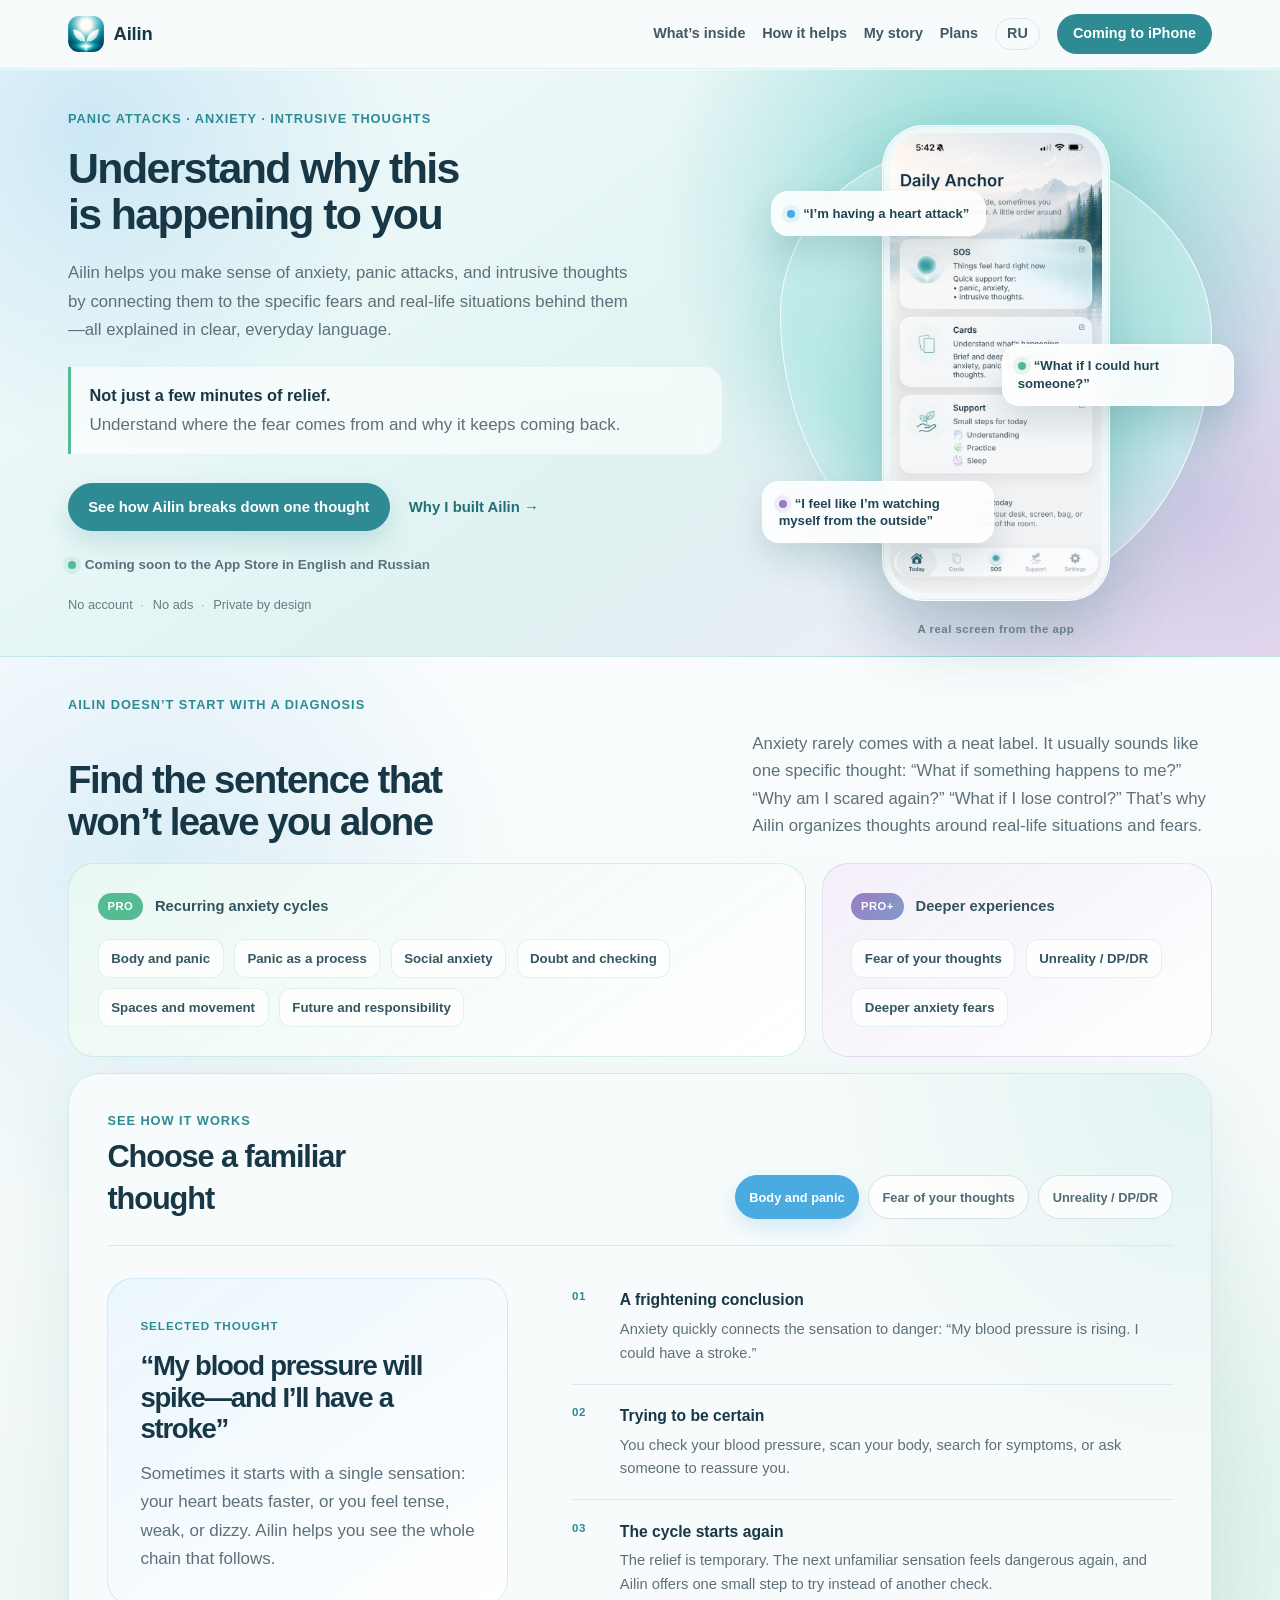
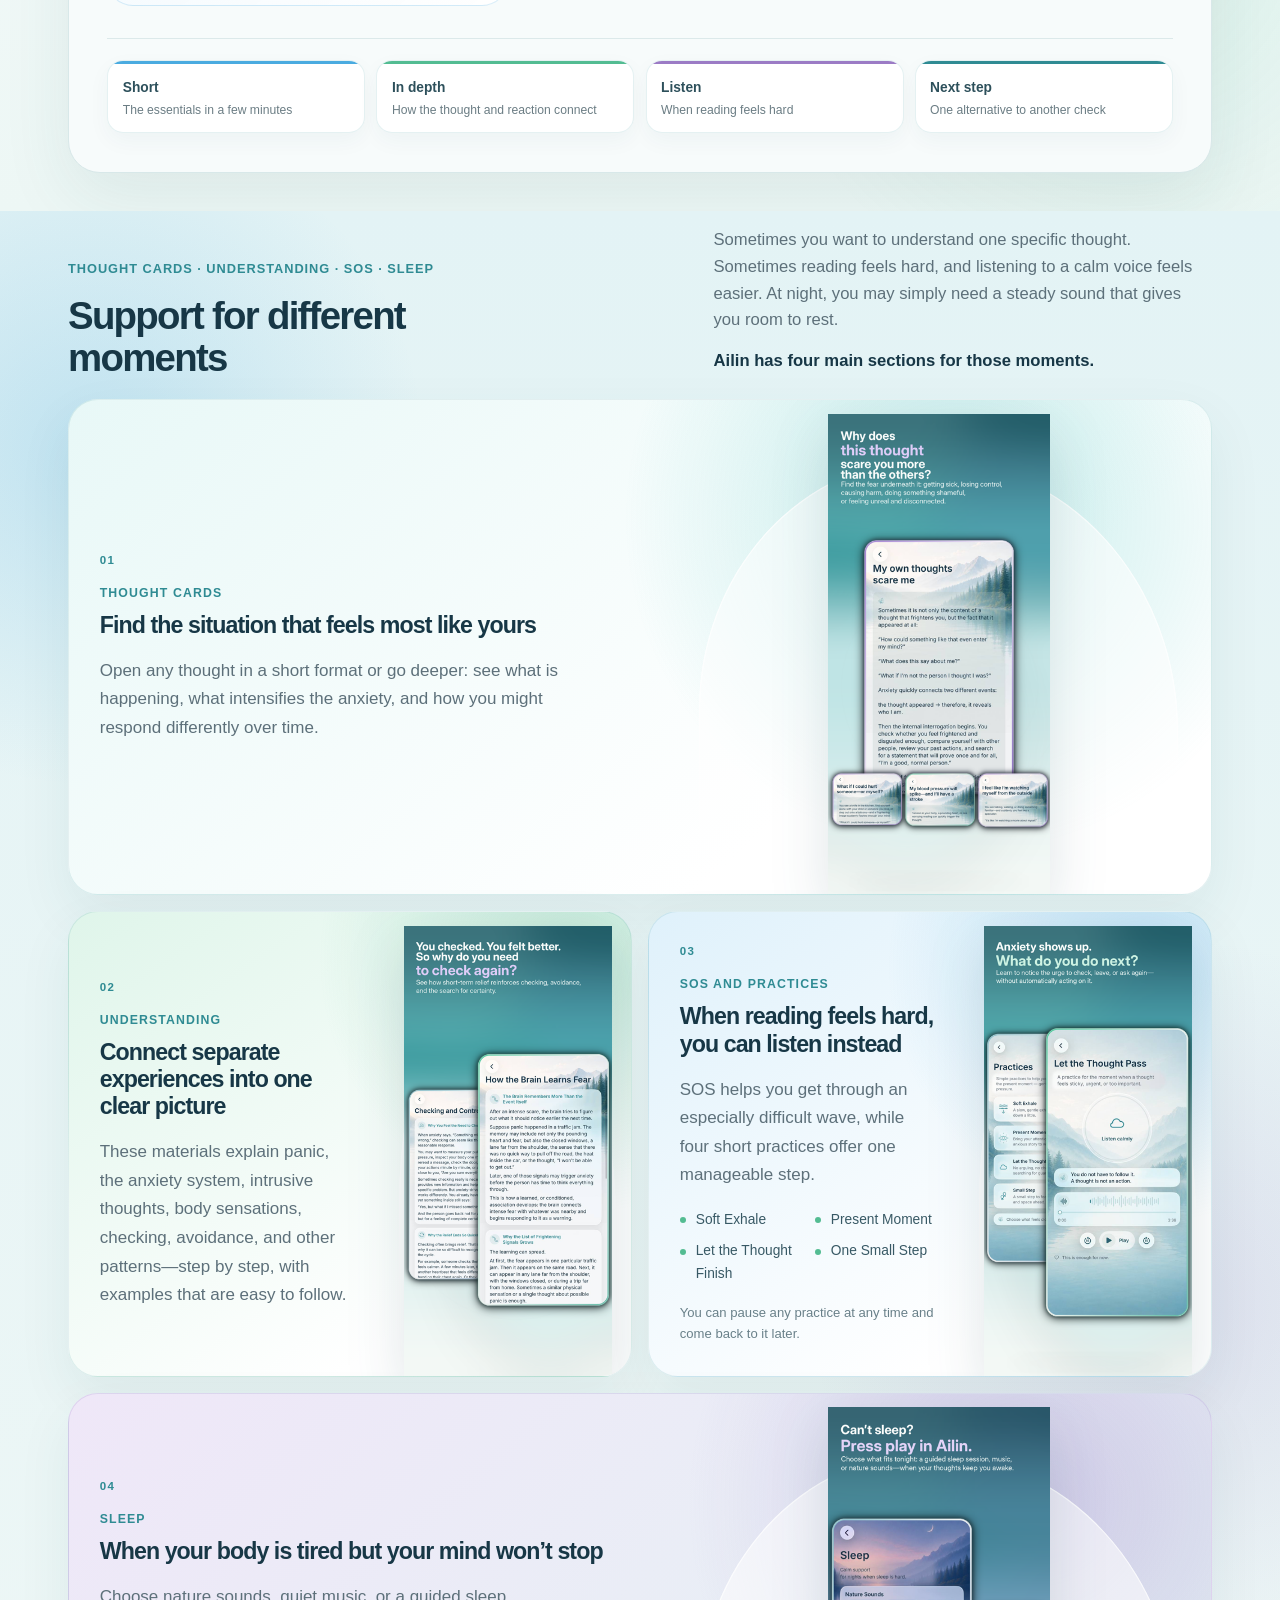
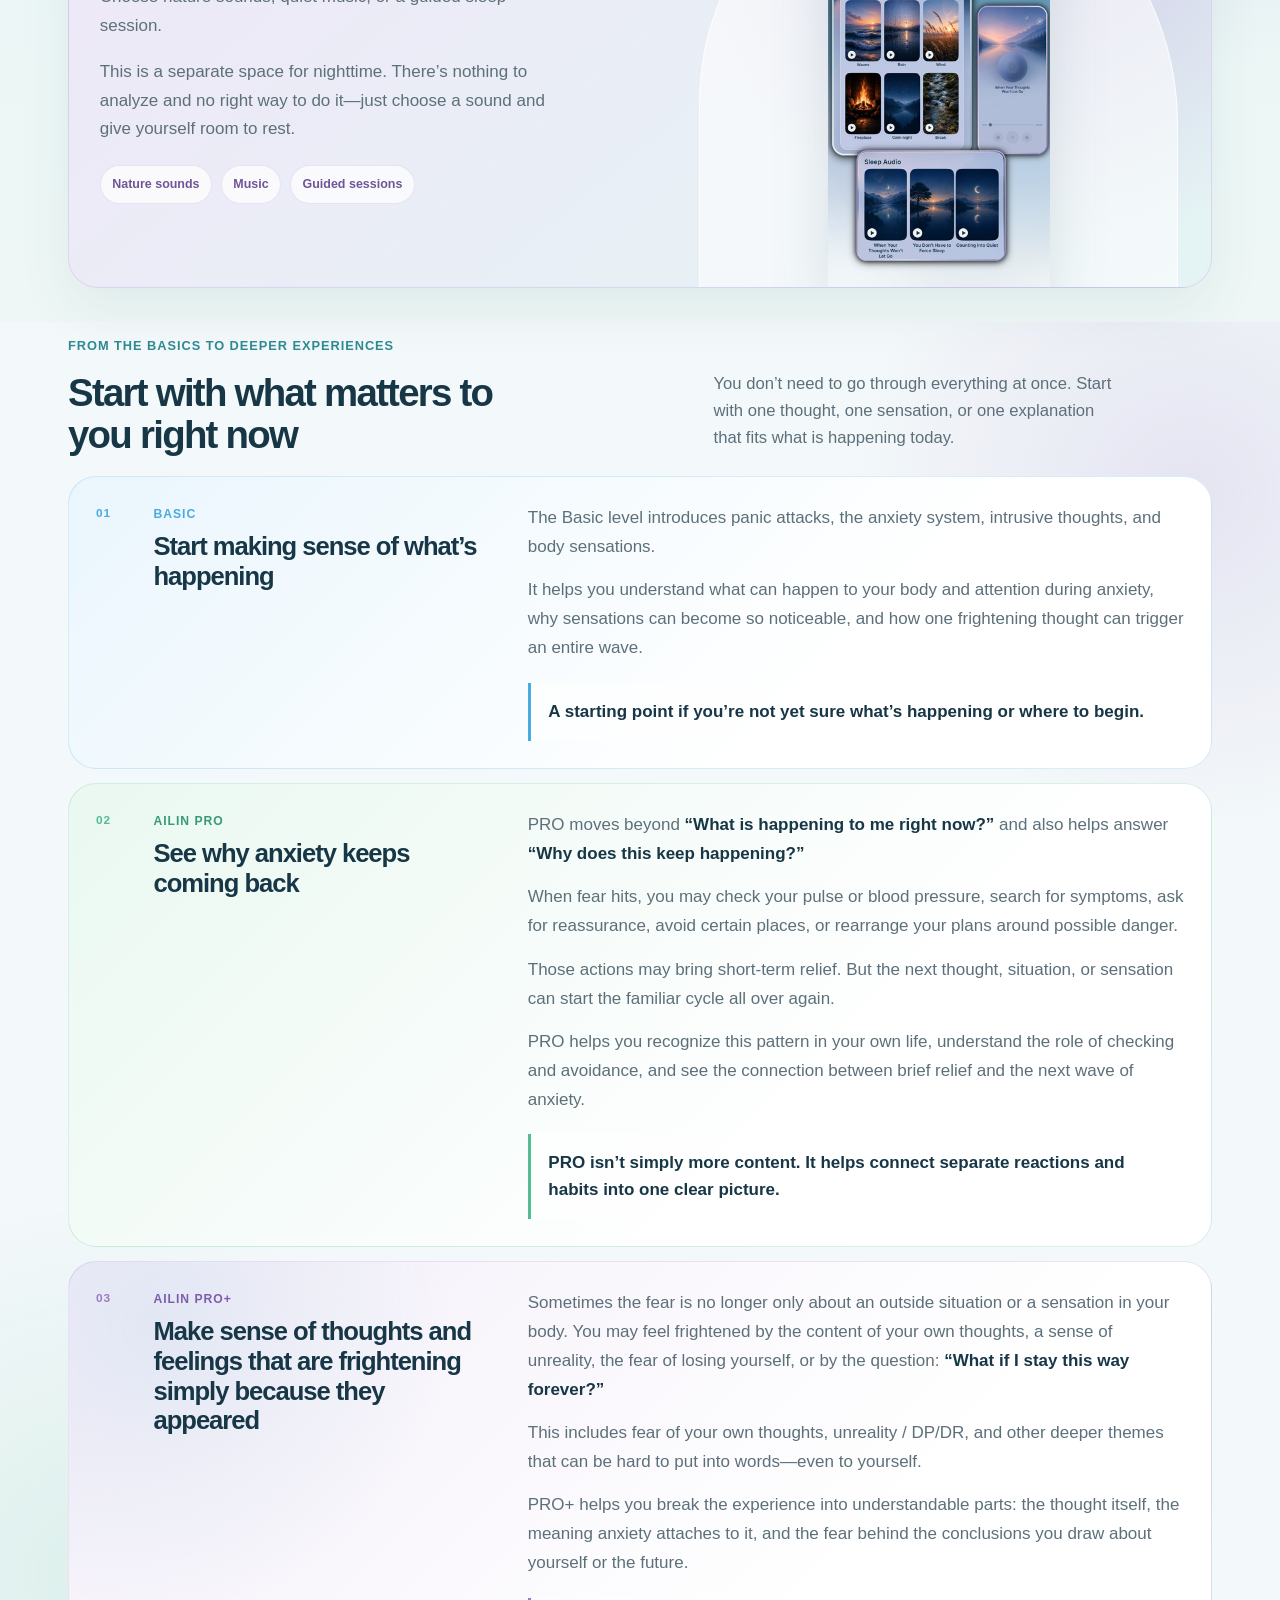
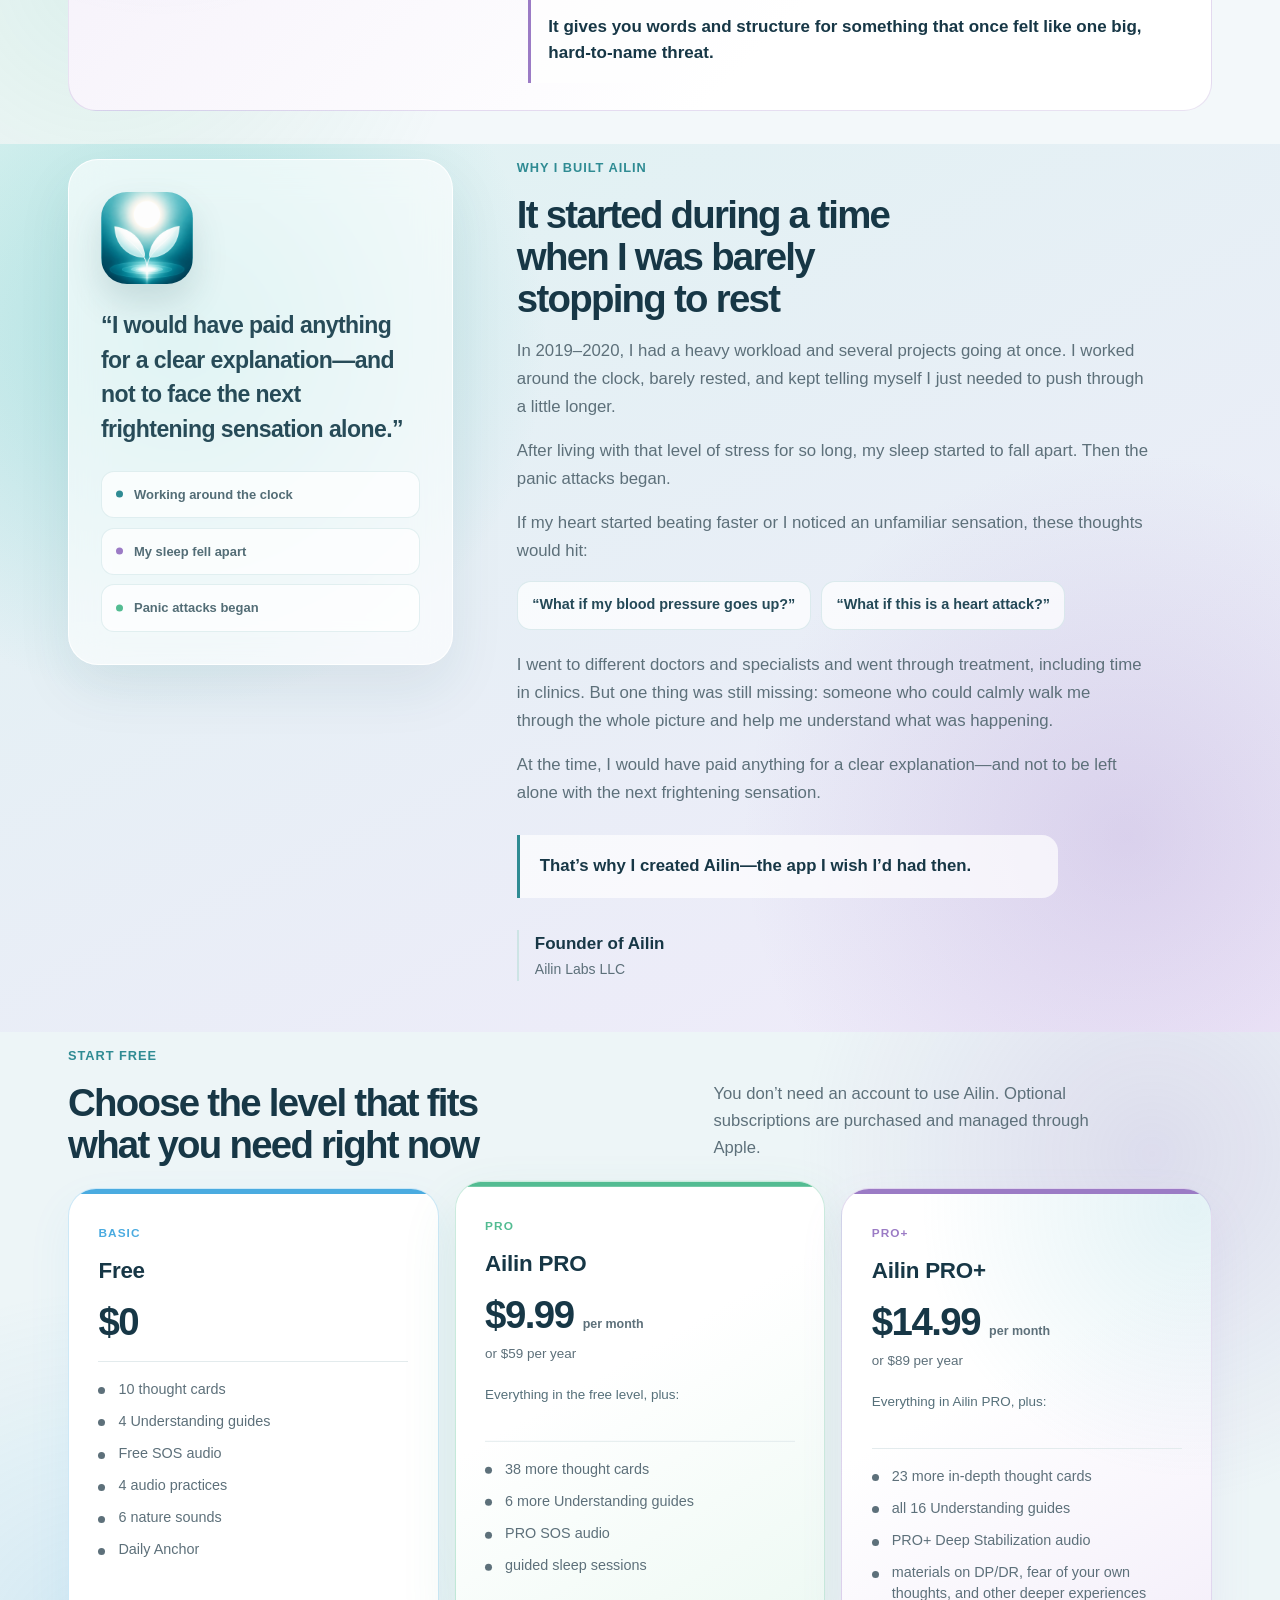
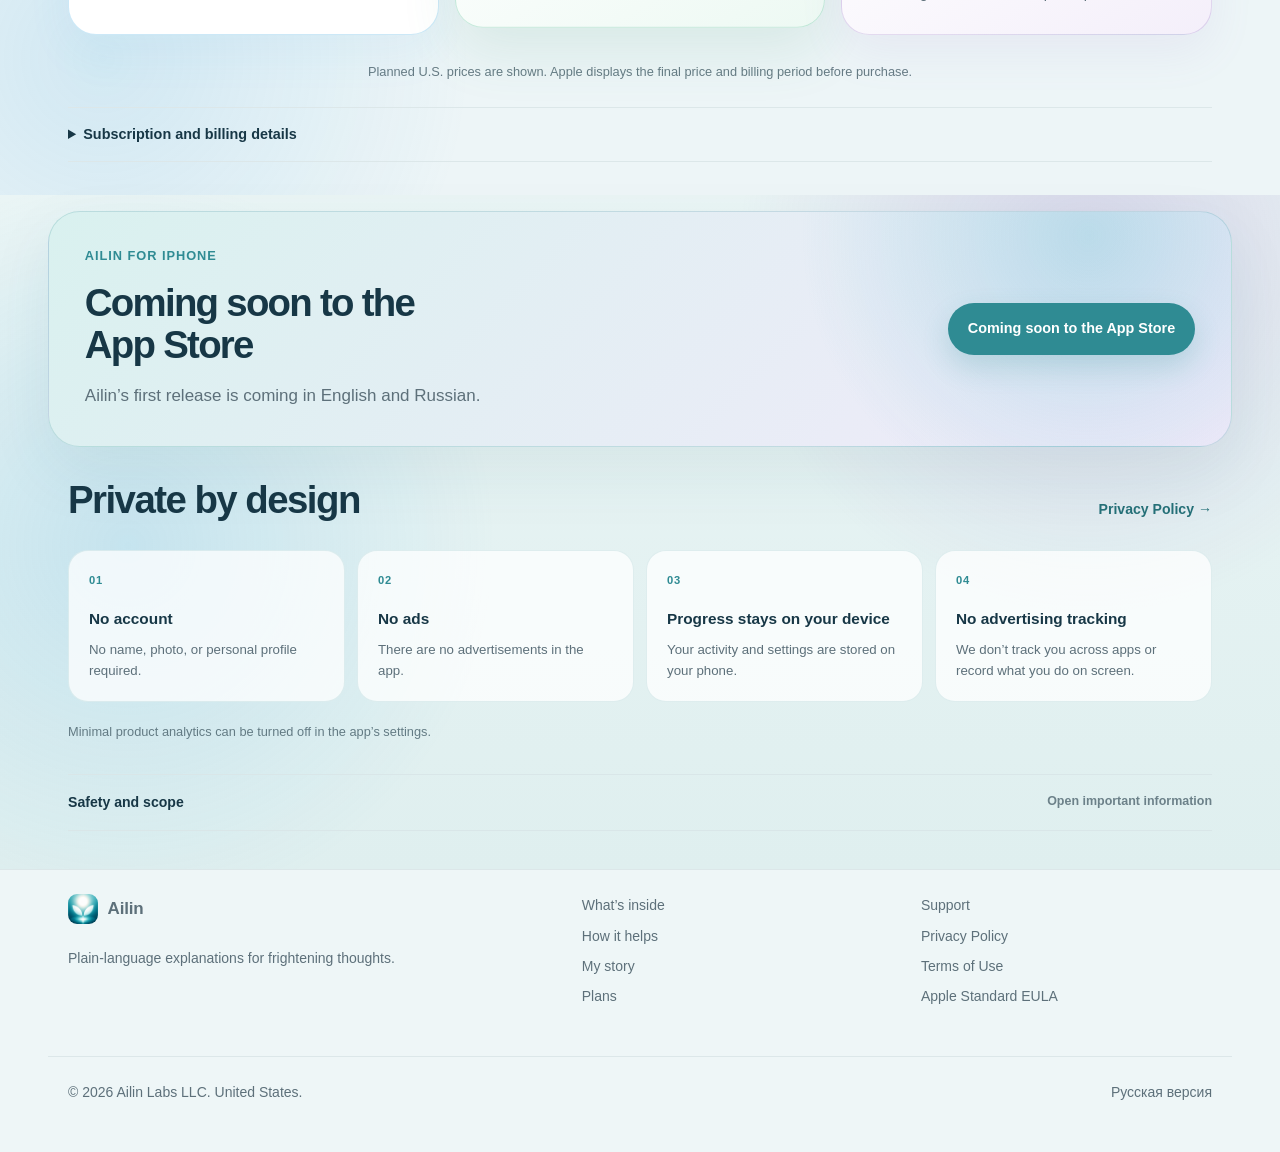
==== index.html @ 6ac7adbd "Finalize bilingual Ailin landing page" ====
<!doctype html>
<html lang="en">
<head>
<meta charset="utf-8">
<meta name="viewport" content="width=device-width, initial-scale=1">
<title>Ailin — Anxiety, Panic Attacks &amp; Intrusive Thoughts</title>
<meta name="description" content="Understand how panic attacks, ongoing anxiety, intrusive thoughts, and DP/DR work. Explore thought cards, clear explanations, SOS practices, and sleep audio.">
<link rel="canonical" href="https://ailinlabs.com/">
<link rel="alternate" hreflang="en" href="https://ailinlabs.com/">
<link rel="alternate" hreflang="ru" href="https://ailinlabs.com/ru/">
<link rel="alternate" hreflang="x-default" href="https://ailinlabs.com/">
<meta name="theme-color" content="#f4f8f9" media="(prefers-color-scheme: light)">
<meta name="theme-color" content="#1f2a36" media="(prefers-color-scheme: dark)">
<meta property="og:type" content="website">
<meta property="og:site_name" content="Ailin">
<meta property="og:title" content="Ailin — Start with the thought that scares you">
<meta property="og:description" content="Thought cards for real-life anxiety, clear explanations, SOS practices, and sleep audio—private and written in plain language.">
<meta property="og:url" content="https://ailinlabs.com/">
<meta property="og:locale" content="en_US">
<meta property="og:locale:alternate" content="ru_RU">
<meta property="og:image" content="https://ailinlabs.com/assets/icon-512.png">
<meta name="twitter:card" content="summary">
<link rel="icon" href="assets/favicon.svg" type="image/svg+xml">
<link rel="alternate icon" href="assets/favicon-32.png" sizes="32x32">
<link rel="apple-touch-icon" href="assets/apple-touch-icon.png">
<link rel="stylesheet" href="assets/styles.css?v=20260908-v10">
<script type="application/ld+json">
{"@context":"https://schema.org","@type":"SoftwareApplication","name":"Ailin","applicationCategory":"LifestyleApplication","operatingSystem":"iOS 17.0 or later","description":"A private, self-guided iPhone app with thought cards for specific anxiety-related fears, clear explanations, SOS practices, and sleep audio for panic, body anxiety, intrusive thoughts, checking, avoidance, and feelings of unreality.","isAccessibleForFree":true,"inLanguage":["en","ru"],"publisher":{"@type":"Organization","name":"Ailin Labs LLC","url":"https://ailinlabs.com/"},"offers":{"@type":"Offer","price":"0","priceCurrency":"USD","description":"Free tier with optional Ailin PRO and Ailin PRO+ subscriptions"}}
</script>
</head>
<body class="landing-page landing-v3 landing-v5">
<a class="skip-link" href="#main">Skip to content</a>
<header class="site-header landing-header v3-header">
  <div class="wrap">
    <a class="brand" href="./" aria-label="Ailin home"><img class="brand-icon" src="assets/icon-512.png" alt=""> <span>Ailin</span></a>
    <nav class="site-nav" aria-label="Primary navigation">
      <a href="#inside">What’s inside</a><a href="#how">How it helps</a><a href="#founder">My story</a><a href="#plans">Plans</a>
      <a class="lang-switch" href="ru/" hreflang="ru" lang="ru">RU</a><a class="v3-nav-cta" href="#download">Coming to iPhone</a>
    </nav>
  </div>
</header>

<main id="main">
  <section class="v3-hero v4-hero">
    <div class="wrap v3-hero-grid">
      <div class="v3-hero-copy">
        <p class="v3-kicker">Panic attacks · anxiety · intrusive thoughts</p>
        <h1>Understand why this is happening to you</h1>
        <p class="v3-lede">Ailin helps you make sense of anxiety, panic attacks, and intrusive thoughts by connecting them to the specific fears and real-life situations behind them—all explained in clear, everyday language.</p>
        <p class="v4-hero-promise"><strong>Not just a few minutes of relief.</strong><span>Understand where the fear comes from and why it keeps coming back.</span></p>
        <div class="v3-actions"><a class="btn btn--primary" href="#thought-demo">See how Ailin breaks down one thought</a><a class="v3-text-link" href="#founder">Why I built Ailin <span aria-hidden="true">→</span></a></div>
        <p class="v3-availability"><span aria-hidden="true"></span> Coming soon to the App Store in English and Russian</p>
        <ul class="v3-trust" aria-label="Ailin highlights"><li>No account</li><li>No ads</li><li>Private by design</li></ul>
      </div>
      <div class="v3-hero-product v4-hero-product" aria-label="Preview of the Ailin app">
        <span class="v4-aura" aria-hidden="true"></span>
        <figure class="v4-phone"><img src="assets/screens/en-home-real-v9.jpg" alt="Ailin home screen with Daily Anchor, SOS, Cards, and Support" width="590" height="1280" decoding="async"><figcaption>A real screen from the app</figcaption></figure>
        <span class="v4-thought-float v4-thought-float--one">“I’m having a heart attack”</span>
        <span class="v4-thought-float v4-thought-float--two">“What if I could hurt someone?”</span>
        <span class="v4-thought-float v4-thought-float--three">“I feel like I’m watching myself from the outside”</span>
      </div>
    </div>
  </section>

  <section id="thought-demo" class="v3-thoughts v4-thoughts" aria-labelledby="thoughts-title">
    <div class="wrap">
      <div class="v4-thought-heading">
        <p class="v3-kicker">Ailin doesn’t start with a diagnosis</p>
        <h2 id="thoughts-title">Find the sentence that won’t leave you alone</h2>
        <p>Anxiety rarely comes with a neat label. It usually sounds like one specific thought: “What if something happens to me?” “Why am I scared again?” “What if I lose control?” That’s why Ailin organizes thoughts around real-life situations and fears.</p>
      </div>
      <div class="v4-group-board" aria-label="Thought groups in Ailin">
        <div class="v4-group-column v4-group-column--pro"><div class="v4-group-label"><span>PRO</span><strong>Recurring anxiety cycles</strong></div><div class="v4-group-chips"><span>Body and panic</span><span>Panic as a process</span><span>Social anxiety</span><span>Doubt and checking</span><span>Spaces and movement</span><span>Future and responsibility</span></div></div>
        <div class="v4-group-column v4-group-column--plus"><div class="v4-group-label"><span>PRO+</span><strong>Deeper experiences</strong></div><div class="v4-group-chips"><span>Fear of your thoughts</span><span>Unreality / DP/DR</span><span>Deeper anxiety fears</span></div></div>
      </div>
      <div class="v4-demo-shell">
        <div class="v4-demo-topline"><div><p class="v3-kicker">See how it works</p><h3>Choose a familiar thought</h3></div><div class="v4-demo-tabs" role="tablist" aria-label="Thought examples">
          <button id="tab-body" class="v4-demo-tab is-active" type="button" role="tab" aria-selected="true" aria-controls="panel-body" data-thought-tab="body">Body and panic</button>
          <button id="tab-thought" class="v4-demo-tab" type="button" role="tab" aria-selected="false" aria-controls="panel-thought" data-thought-tab="thought" tabindex="-1">Fear of your thoughts</button>
          <button id="tab-dpdr" class="v4-demo-tab" type="button" role="tab" aria-selected="false" aria-controls="panel-dpdr" data-thought-tab="dpdr" tabindex="-1">Unreality / DP/DR</button>
        </div></div>
        <article id="panel-body" class="v4-demo-panel is-active" role="tabpanel" aria-labelledby="tab-body" data-thought-panel="body">
          <div class="v4-demo-question"><span>Selected thought</span><h3>“My blood pressure will spike—and I’ll have a stroke”</h3><p>Sometimes it starts with a single sensation: your heart beats faster, or you feel tense, weak, or dizzy. Ailin helps you see the whole chain that follows.</p></div>
          <ol class="v4-demo-steps"><li><span>01</span><div><strong>A frightening conclusion</strong><p>Anxiety quickly connects the sensation to danger: “My blood pressure is rising. I could have a stroke.”</p></div></li><li><span>02</span><div><strong>Trying to be certain</strong><p>You check your blood pressure, scan your body, search for symptoms, or ask someone to reassure you.</p></div></li><li><span>03</span><div><strong>The cycle starts again</strong><p>The relief is temporary. The next unfamiliar sensation feels dangerous again, and Ailin offers one small step to try instead of another check.</p></div></li></ol>
        </article>
        <article id="panel-thought" class="v4-demo-panel" role="tabpanel" aria-labelledby="tab-thought" data-thought-panel="thought" hidden>
          <div class="v4-demo-question"><span>Selected thought</span><h3>“What if I could hurt someone?”</h3><p>It isn’t only the content of the thought that feels frightening. The fact that it appeared can be frightening too.</p></div>
          <ol class="v4-demo-steps"><li><span>01</span><div><strong>What the thought seems to mean</strong><p>Anxiety pushes you toward a conclusion: “If I had this thought, it must say something about me.”</p></div></li><li><span>02</span><div><strong>Checking yourself</strong><p>You analyze your feelings, review past actions, and try to become completely certain about who you are.</p></div></li><li><span>03</span><div><strong>The thought feels more important</strong><p>The more you check the thought, the more noticeable and significant it begins to feel.</p></div></li></ol>
        </article>
        <article id="panel-dpdr" class="v4-demo-panel" role="tabpanel" aria-labelledby="tab-dpdr" data-thought-panel="dpdr" hidden>
          <div class="v4-demo-question"><span>Selected thought</span><h3>“I feel like I’m watching myself from the outside”</h3><p>The unfamiliar sense of detachment can start to feel like a sign that something is wrong.</p></div>
          <ol class="v4-demo-steps"><li><span>01</span><div><strong>An unfamiliar feeling</strong><p>Your surroundings—or even your sense of yourself—may feel distant, strange, or unreal.</p></div></li><li><span>02</span><div><strong>A frightening conclusion</strong><p>The questions appear: “What is happening to me? What if I lose myself? What if I feel this way forever?”</p></div></li><li><span>03</span><div><strong>Watching yourself</strong><p>Constantly checking the feeling keeps your attention fixed on it and makes it harder for the feeling to fade into the background.</p></div></li></ol>
        </article>
        <div class="v4-demo-formats" aria-label="Support formats in Ailin"><span><strong>Short</strong>The essentials in a few minutes</span><span><strong>In depth</strong>How the thought and reaction connect</span><span><strong>Listen</strong>When reading feels hard</span><span><strong>Next step</strong>One alternative to another check</span></div>
      </div>
    </div>
  </section>

  <section id="inside" class="v5-inside" aria-labelledby="inside-title">
    <div class="wrap v5-section-heading"><div><p class="v3-kicker">Thought Cards · Understanding · SOS · Sleep</p><h2 id="inside-title">Support for different moments</h2></div><div class="v5-section-intro"><p>Sometimes you want to understand one specific thought. Sometimes reading feels hard, and listening to a calm voice feels easier. At night, you may simply need a steady sound that gives you room to rest.</p><p>Ailin has four main sections for those moments.</p></div></div>
    <div class="wrap v5-feature-grid">
      <article class="v5-feature v5-feature--thoughts"><div class="v5-feature-copy"><span class="v5-feature-number">01</span><p class="v5-feature-label">Thought Cards</p><h3>Find the situation that feels most like yours</h3><p>Open any thought in a short format or go deeper: see what is happening, what intensifies the anxiety, and how you might respond differently over time.</p></div><div class="v5-feature-visual"><img src="assets/screens/en-thought-detail.png" alt="A detailed breakdown of an anxious thought in Ailin" width="370" height="800" loading="lazy"></div></article>
      <article class="v5-feature v5-feature--understanding"><div class="v5-feature-copy"><span class="v5-feature-number">02</span><p class="v5-feature-label">Understanding</p><h3>Connect separate experiences into one clear picture</h3><p>These materials explain panic, the anxiety system, intrusive thoughts, body sensations, checking, avoidance, and other patterns—step by step, with examples that are easy to follow.</p></div><div class="v5-feature-visual"><img src="assets/screens/en-understanding.png" alt="Ailin materials about checking, avoidance, and why anxiety returns" width="370" height="800" loading="lazy"></div></article>
      <article class="v5-feature v5-feature--sos"><div class="v5-feature-copy"><span class="v5-feature-number">03</span><p class="v5-feature-label">SOS and Practices</p><h3>When reading feels hard, you can listen instead</h3><p>SOS helps you get through an especially difficult wave, while four short practices offer one manageable step.</p><ul><li>Soft Exhale</li><li>Present Moment</li><li>Let the Thought Finish</li><li>One Small Step</li></ul><p class="v5-feature-note">You can pause any practice at any time and come back to it later.</p></div><div class="v5-feature-visual"><img src="assets/screens/en-sos.png" alt="Ailin SOS and Let the Thought Finish audio practice" width="370" height="800" loading="lazy"></div></article>
      <article class="v5-feature v5-feature--sleep"><div class="v5-feature-copy"><span class="v5-feature-number">04</span><p class="v5-feature-label">Sleep</p><h3>When your body is tired but your mind won’t stop</h3><p>Choose nature sounds, quiet music, or a guided sleep session.</p><p>This is a separate space for nighttime. There’s nothing to analyze and no right way to do it—just choose a sound and give yourself room to rest.</p><div class="v5-feature-tags"><span>Nature sounds</span><span>Music</span><span>Guided sessions</span></div></div><div class="v5-feature-visual"><img src="assets/screens/en-sleep.png" alt="Nature sounds, music, and guided sleep sessions in Ailin" width="370" height="800" loading="lazy"></div></article>
    </div>
  </section>

  <section id="how" class="v5-depth" aria-labelledby="depth-title">
    <div class="wrap v5-section-heading v5-section-heading--depth"><div><p class="v3-kicker">From the basics to deeper experiences</p><h2 id="depth-title">Start with what matters to you right now</h2></div><p>You don’t need to go through everything at once. Start with one thought, one sensation, or one explanation that fits what is happening today.</p></div>
    <div class="wrap v5-depth-list">
      <article class="v5-depth-card v5-depth-card--basic"><header><span class="v5-depth-index">01</span><div><p>Basic</p><h3>Start making sense of what’s happening</h3></div></header><div class="v5-depth-body"><p>The Basic level introduces panic attacks, the anxiety system, intrusive thoughts, and body sensations.</p><p>It helps you understand what can happen to your body and attention during anxiety, why sensations can become so noticeable, and how one frightening thought can trigger an entire wave.</p><strong>A starting point if you’re not yet sure what’s happening or where to begin.</strong></div></article>
      <article class="v5-depth-card v5-depth-card--pro"><header><span class="v5-depth-index">02</span><div><p>Ailin PRO</p><h3>See why anxiety keeps coming back</h3></div></header><div class="v5-depth-body"><p>PRO moves beyond <strong>“What is happening to me right now?”</strong> and also helps answer <strong>“Why does this keep happening?”</strong></p><p>When fear hits, you may check your pulse or blood pressure, search for symptoms, ask for reassurance, avoid certain places, or rearrange your plans around possible danger.</p><p>Those actions may bring short-term relief. But the next thought, situation, or sensation can start the familiar cycle all over again.</p><p>PRO helps you recognize this pattern in your own life, understand the role of checking and avoidance, and see the connection between brief relief and the next wave of anxiety.</p><strong>PRO isn’t simply more content. It helps connect separate reactions and habits into one clear picture.</strong></div></article>
      <article class="v5-depth-card v5-depth-card--plus"><header><span class="v5-depth-index">03</span><div><p>Ailin PRO+</p><h3>Make sense of thoughts and feelings that are frightening simply because they appeared</h3></div></header><div class="v5-depth-body"><p>Sometimes the fear is no longer only about an outside situation or a sensation in your body. You may feel frightened by the content of your own thoughts, a sense of unreality, the fear of losing yourself, or by the question: <strong>“What if I stay this way forever?”</strong></p><p>This includes fear of your own thoughts, unreality / DP/DR, and other deeper themes that can be hard to put into words—even to yourself.</p><p>PRO+ helps you break the experience into understandable parts: the thought itself, the meaning anxiety attaches to it, and the fear behind the conclusions you draw about yourself or the future.</p><strong>It gives you words and structure for something that once felt like one big, hard-to-name threat.</strong></div></article>
    </div>
  </section>

  <section id="founder" class="v5-founder" aria-labelledby="founder-title">
    <div class="wrap v5-founder-grid">
      <aside class="v5-founder-aside"><img src="assets/icon-512.png" alt="Ailin app icon" width="92" height="92"><blockquote>“I would have paid anything for a clear explanation—and not to face the next frightening sensation alone.”</blockquote><div class="v5-founder-path" aria-label="How the Ailin story began"><span>Working around the clock</span><span>My sleep fell apart</span><span>Panic attacks began</span></div></aside>
      <div class="v5-founder-story"><p class="v3-kicker">Why I built Ailin</p><h2 id="founder-title">It started during a time when I was barely stopping to rest</h2><p>In 2019–2020, I had a heavy workload and several projects going at once. I worked around the clock, barely rested, and kept telling myself I just needed to push through a little longer.</p><p>After living with that level of stress for so long, my sleep started to fall apart. Then the panic attacks began.</p><p>If my heart started beating faster or I noticed an unfamiliar sensation, these thoughts would hit:</p><p class="v5-founder-thoughts"><strong>“What if my blood pressure goes up?”</strong><strong>“What if this is a heart attack?”</strong></p><p>I went to different doctors and specialists and went through treatment, including time in clinics. But one thing was still missing: someone who could calmly walk me through the whole picture and help me understand what was happening.</p><p>At the time, I would have paid anything for a clear explanation—and not to be left alone with the next frightening sensation.</p><p class="v5-founder-reason">That’s why I created Ailin—the app I wish I’d had then.</p><p class="founder-signoff"><strong>Founder of Ailin</strong><span>Ailin Labs LLC</span></p></div>
    </div>
  </section>

  <section id="plans" class="v5-plans" aria-labelledby="plans-title">
    <div class="wrap v5-section-heading v5-section-heading--plans"><div><p class="v3-kicker">Start free</p><h2 id="plans-title">Choose the level that fits what you need right now</h2></div><p>You don’t need an account to use Ailin. Optional subscriptions are purchased and managed through Apple.</p></div>
    <div class="wrap v5-plan-grid">
      <article class="v5-plan v5-plan--basic"><header><span>Basic</span><h3>Free</h3><p class="v5-price">$0</p></header><ul><li>10 thought cards</li><li>4 Understanding guides</li><li>Free SOS audio</li><li>4 audio practices</li><li>6 nature sounds</li><li>Daily Anchor</li></ul></article>
      <article class="v5-plan v5-plan--pro"><header><span>PRO</span><h3>Ailin PRO</h3><p class="v5-price">$9.99 <small>per month</small></p><p class="v5-price-alt">or $59 per year</p></header><p class="v5-plan-includes">Everything in the free level, plus:</p><ul><li>38 more thought cards</li><li>6 more Understanding guides</li><li>PRO SOS audio</li><li>guided sleep sessions</li></ul></article>
      <article class="v5-plan v5-plan--plus"><header><span>PRO+</span><h3>Ailin PRO+</h3><p class="v5-price">$14.99 <small>per month</small></p><p class="v5-price-alt">or $89 per year</p></header><p class="v5-plan-includes">Everything in Ailin PRO, plus:</p><ul><li>23 more in-depth thought cards</li><li>all 16 Understanding guides</li><li>PRO+ Deep Stabilization audio</li><li>materials on DP/DR, fear of your own thoughts, and other deeper experiences</li></ul></article>
    </div>
    <div class="wrap"><p class="v5-price-note">Planned U.S. prices are shown. Apple displays the final price and billing period before purchase.</p><details class="v3-details"><summary>Subscription and billing details</summary><p>Ailin PRO and Ailin PRO+ are optional auto-renewable subscriptions with monthly or annual billing. The price and billing period shown by Apple at purchase apply and may vary by region, currency, and taxes.</p><p>Payment is charged to your Apple Account at confirmation. A subscription renews automatically unless canceled through your Apple Account settings before the renewal date. Deleting the app does not cancel a subscription. Eligible purchases can be restored in the app.</p><p><a href="https://support.apple.com/118428" rel="noopener">Manage a subscription</a> · <a href="https://reportaproblem.apple.com/" rel="noopener">Request a refund from Apple</a> · <a href="terms.html">Terms of Use</a></p></details></div>
  </section>

  <section id="download" class="v5-release" aria-labelledby="release-title">
    <div class="wrap v5-release-panel"><div><p class="v3-kicker">Ailin for iPhone</p><h2 id="release-title">Coming soon to the App Store</h2><p>Ailin’s first release is coming in English and Russian.</p></div><span class="v3-store-status" aria-label="Ailin is coming soon to the App Store">Coming soon to the App Store</span></div>
    <div class="wrap v5-privacy-head"><div><h3>Private by design</h3></div><a href="privacy.html">Privacy Policy <span aria-hidden="true">→</span></a></div>
    <div class="wrap v5-privacy-grid"><article><span aria-hidden="true">01</span><strong>No account</strong><p>No name, photo, or personal profile required.</p></article><article><span aria-hidden="true">02</span><strong>No ads</strong><p>There are no advertisements in the app.</p></article><article><span aria-hidden="true">03</span><strong>Progress stays on your device</strong><p>Your activity and settings are stored on your phone.</p></article><article><span aria-hidden="true">04</span><strong>No advertising tracking</strong><p>We don’t track you across apps or record what you do on screen.</p></article></div>
    <div class="wrap"><p class="v5-analytics-note">Minimal product analytics can be turned off in the app’s settings.</p><details class="v5-safety"><summary>Safety and scope <span>Open important information</span></summary><div><p>Ailin is intended for self-guided use, educational information, and general wellness support for users aged 16 and older.</p><p>It is not medical care, psychotherapy, diagnosis, a medical device, or an emergency service, and it does not determine the cause of symptoms.</p><p>Seek medical attention for new, severe, unusual, or rapidly worsening symptoms.</p><p>If you or someone else may be in immediate danger, contact your local emergency service or a trusted crisis resource in your area. <a href="support.html">Support and safety information</a>.</p></div></details></div>
  </section>
</main>

<footer class="site-footer landing-footer v3-footer">
  <div class="wrap footer-grid"><div><a class="brand" href="./"><img class="brand-icon" src="assets/icon-512.png" alt=""> Ailin</a><p>Plain-language explanations for frightening thoughts.</p></div><nav aria-label="Site sections"><a href="#inside">What’s inside</a><a href="#how">How it helps</a><a href="#founder">My story</a><a href="#plans">Plans</a></nav><nav aria-label="Legal information and support"><a href="support.html">Support</a><a href="privacy.html">Privacy Policy</a><a href="terms.html">Terms of Use</a><a href="https://www.apple.com/legal/internet-services/itunes/dev/stdeula/" rel="noopener">Apple Standard EULA</a></nav></div>
  <div class="wrap footer-bottom"><p>&copy; 2026 Ailin Labs LLC. United States.</p><a href="ru/" hreflang="ru" lang="ru">Русская версия</a></div>
</footer>
<script>
(() => {
  const tabs = Array.from(document.querySelectorAll('[data-thought-tab]'));
  const panels = Array.from(document.querySelectorAll('[data-thought-panel]'));
  if (!tabs.length || !panels.length) return;
  const activate = (nextTab) => {
    const key = nextTab.dataset.thoughtTab;
    tabs.forEach((tab) => { const active = tab === nextTab; tab.classList.toggle('is-active', active); tab.setAttribute('aria-selected', String(active)); tab.tabIndex = active ? 0 : -1; });
    panels.forEach((panel) => { const active = panel.dataset.thoughtPanel === key; panel.classList.toggle('is-active', active); panel.hidden = !active; });
  };
  tabs.forEach((tab, index) => {
    tab.addEventListener('click', () => activate(tab));
    tab.addEventListener('keydown', (event) => {
      if (!['ArrowLeft', 'ArrowRight', 'Home', 'End'].includes(event.key)) return;
      event.preventDefault();
      let nextIndex = index;
      if (event.key === 'ArrowRight') nextIndex = (index + 1) % tabs.length;
      if (event.key === 'ArrowLeft') nextIndex = (index - 1 + tabs.length) % tabs.length;
      if (event.key === 'Home') nextIndex = 0;
      if (event.key === 'End') nextIndex = tabs.length - 1;
      activate(tabs[nextIndex]); tabs[nextIndex].focus();
    });
  });
})();
</script>
</body>
</html>
---- assets/styles.css ----
/* Ailin — public site
   Palette mirrors the in-app Mist (light) and Night (dark) themes.
   No external requests: no CDN fonts, no analytics, no trackers. */

:root {
  --bg: #f2f4f6;
  --surface: #ffffff;
  --surface-2: #edf2f1;
  --text: #133247;
  --text-2: #5e6b78;
  --accent: #2a606f;
  --accent-deep: #173f4c;
  --accent-soft: #b8c9c2;
  --accent-wash: #e8eeec;
  --on-accent: #ffffff;
  --sos: #de5b4d;
  --sos-wash: #fbeeec;
  --line: #dfe4e8;
  --radius: 16px;
  --radius-lg: 28px;
  --radius-sm: 10px;
  --maxw: 74rem;
  --readw: 46rem;
  color-scheme: light dark;
}

@media (prefers-color-scheme: dark) {
  :root {
    --bg: #1f2a36;
    --surface: #243444;
    --surface-2: #2c3d4f;
    --text: #e6ecf1;
    --text-2: #9aa7b3;
    --accent: #7fa99b;
    --accent-deep: #122b36;
    --accent-soft: #4a5c66;
    --accent-wash: #2c3c49;
    --on-accent: #0f1720;
    --sos: #e88572;
    --sos-wash: #33333c;
    --line: #334452;
  }
}

*,
*::before,
*::after { box-sizing: border-box; }

html { -webkit-text-size-adjust: 100%; scroll-behavior: smooth; }

body {
  margin: 0;
  background: var(--bg);
  color: var(--text);
  font-family: "Inter", -apple-system, BlinkMacSystemFont, "SF Pro Text",
    "Segoe UI", Roboto, "Helvetica Neue", Arial, sans-serif;
  font-size: 17px;
  line-height: 1.65;
  font-feature-settings: "kern" 1;
  text-rendering: optimizeLegibility;
}

img, svg { max-width: 100%; height: auto; display: block; }

/* Long unbreakable words (notably Russian compounds such as
   "конфиденциальности") must wrap rather than scroll the page. */
h1, h2, h3, p, li, dt, dd, td, th, address, .brand, caption {
  overflow-wrap: break-word;
}

a { color: var(--accent); text-underline-offset: 0.18em; }
a:hover { text-decoration-thickness: 2px; }

:focus-visible {
  outline: 2px solid var(--accent);
  outline-offset: 3px;
  border-radius: 4px;
}

.skip-link {
  position: absolute;
  left: -9999px;
  top: 0;
  background: var(--accent);
  color: var(--on-accent);
  padding: 0.6rem 1rem;
  z-index: 100;
  border-radius: 0 0 var(--radius-sm) 0;
}
.skip-link:focus { left: 0; }

/* ---------- layout ---------- */

.wrap {
  width: 100%;
  max-width: var(--maxw);
  margin-inline: auto;
  padding-inline: 1.25rem;
}

.wrap--read { max-width: var(--readw); }

section { padding-block: 3.5rem; }
section + section { padding-top: 0; }

/* ---------- header ---------- */

.site-header {
  position: sticky;
  top: 0;
  z-index: 20;
  background: color-mix(in srgb, var(--bg) 88%, transparent);
  backdrop-filter: saturate(1.4) blur(12px);
  border-bottom: 1px solid var(--line);
}

.site-header .wrap {
  display: flex;
  align-items: center;
  gap: 1rem;
  min-height: 60px;
  flex-wrap: wrap;
}

.brand {
  display: inline-flex;
  align-items: center;
  gap: 0.6rem;
  font-weight: 600;
  letter-spacing: -0.01em;
  color: var(--text);
  text-decoration: none;
  font-size: 1.0625rem;
}

.brand-icon {
  width: 30px;
  height: 30px;
  border-radius: 9px;
  display: block;
  flex: none;
  object-fit: cover;
}

.site-nav {
  margin-left: auto;
  display: flex;
  align-items: center;
  gap: 1.25rem;
  flex-wrap: wrap;
}

.site-nav a {
  color: var(--text-2);
  text-decoration: none;
  font-size: 0.9375rem;
}
.site-nav a:hover,
.site-nav a[aria-current="page"] { color: var(--text); }

.lang-switch {
  font-size: 0.875rem;
  color: var(--text-2);
  border: 1px solid var(--line);
  border-radius: 999px;
  padding: 0.2rem 0.7rem;
  text-decoration: none;
}
.lang-switch:hover { color: var(--text); border-color: var(--accent-soft); }

/* ---------- hero ---------- */

.hero { padding-block: 4.5rem 3rem; }

.eyebrow {
  display: inline-block;
  font-size: 0.8125rem;
  letter-spacing: 0.08em;
  text-transform: uppercase;
  color: var(--accent);
  background: var(--accent-wash);
  padding: 0.3rem 0.7rem;
  border-radius: 999px;
  margin: 0 0 1.25rem;
  font-weight: 600;
}

h1 {
  font-size: clamp(2rem, 1.2rem + 3.2vw, 3.1rem);
  line-height: 1.12;
  letter-spacing: -0.025em;
  margin: 0 0 1rem;
  font-weight: 650;
  max-width: 20ch;
}

.lede {
  font-size: clamp(1.0625rem, 1rem + 0.4vw, 1.25rem);
  color: var(--text-2);
  max-width: 52ch;
  margin: 0 0 2rem;
}

h2 {
  font-size: clamp(1.375rem, 1.15rem + 0.9vw, 1.875rem);
  line-height: 1.25;
  letter-spacing: -0.018em;
  margin: 0 0 0.75rem;
  font-weight: 640;
}

h3 {
  font-size: 1.125rem;
  line-height: 1.35;
  margin: 0 0 0.4rem;
  font-weight: 620;
  letter-spacing: -0.01em;
}

.section-lede {
  color: var(--text-2);
  max-width: 58ch;
  margin: 0 0 2rem;
}

/* ---------- buttons ---------- */

.btn-row { display: flex; flex-wrap: wrap; gap: 0.75rem; align-items: center; }

.btn {
  display: inline-flex;
  align-items: center;
  gap: 0.5rem;
  padding: 0.7rem 1.3rem;
  border-radius: 999px;
  font-weight: 600;
  font-size: 0.9375rem;
  text-decoration: none;
  border: 1px solid transparent;
  transition: transform 0.15s ease, background 0.15s ease;
}
.btn:active { transform: translateY(1px); }

.btn--primary { background: var(--accent); color: var(--on-accent); }
.btn--primary:hover { background: color-mix(in srgb, var(--accent) 88%, var(--text)); }

.btn--ghost {
  background: transparent;
  color: var(--text);
  border-color: var(--line);
}
.btn--ghost:hover { border-color: var(--accent-soft); }

/* ---------- cards ---------- */

.grid {
  display: grid;
  gap: 1rem;
  grid-template-columns: repeat(auto-fit, minmax(min(100%, 16rem), 1fr));
}

.card {
  background: var(--surface);
  border: 1px solid var(--line);
  border-radius: var(--radius);
  padding: 1.4rem;
}

.card p { color: var(--text-2); margin: 0; font-size: 0.9375rem; }

.card .icon {
  width: 34px;
  height: 34px;
  border-radius: 10px;
  background: var(--accent-wash);
  color: var(--accent);
  display: grid;
  place-items: center;
  margin-bottom: 0.85rem;
}
.card .icon svg { width: 18px; height: 18px; }

/* ---------- pricing ---------- */

.plans {
  display: grid;
  gap: 1rem;
  grid-template-columns: repeat(auto-fit, minmax(min(100%, 17rem), 1fr));
  align-items: start;
}

.plan {
  background: var(--surface);
  border: 1px solid var(--line);
  border-radius: var(--radius);
  padding: 1.5rem;
  height: 100%;
}

.plan--featured { border-color: var(--accent-soft); }

.plan header { margin-bottom: 1rem; }

.plan .badge {
  display: inline-block;
  font-size: 0.75rem;
  font-weight: 600;
  letter-spacing: 0.04em;
  text-transform: uppercase;
  color: var(--accent);
  background: var(--accent-wash);
  border-radius: 999px;
  padding: 0.15rem 0.6rem;
  margin-bottom: 0.5rem;
}

.plan .price {
  font-size: 1.5rem;
  font-weight: 650;
  letter-spacing: -0.02em;
  margin: 0.35rem 0 0.1rem;
}

.plan .price small {
  font-size: 0.875rem;
  font-weight: 400;
  color: var(--text-2);
}

.plan .price-alt { font-size: 0.875rem; color: var(--text-2); margin: 0; }

.plan ul {
  list-style: none;
  margin: 1rem 0 0;
  padding: 0;
  display: grid;
  gap: 0.6rem;
}

.plan li {
  position: relative;
  padding-left: 1.5rem;
  font-size: 0.9375rem;
  color: var(--text-2);
}

.plan li::before {
  content: "";
  position: absolute;
  left: 0;
  top: 0.55em;
  width: 0.5rem;
  height: 0.5rem;
  border-radius: 50%;
  background: var(--accent-soft);
}

.plan li strong { color: var(--text); font-weight: 600; }

/* ---------- notice blocks ---------- */

.notice {
  border-radius: var(--radius);
  padding: 1.35rem 1.5rem;
  border: 1px solid var(--line);
  background: var(--surface);
}

.notice h2, .notice h3 { margin-top: 0; }
.notice p:last-child { margin-bottom: 0; }

.notice--safety {
  border-color: color-mix(in srgb, var(--sos) 40%, var(--line));
  background: var(--sos-wash);
}
.notice--safety h2, .notice--safety h3 { color: var(--sos); }

.notice--quiet { background: var(--accent-wash); border-color: transparent; }

/* Unresolved value that must be filled in before App Store submission. */
.todo {
  background: #ffe9b8;
  color: #5a3d00;
  border-radius: 4px;
  padding: 0 0.35em;
  font-weight: 600;
  font-size: 0.9em;
  white-space: nowrap;
}
@media (prefers-color-scheme: dark) {
  .todo { background: #6b5316; color: #ffe9b8; }
}

/* ---------- legal / long-form documents ---------- */

.doc { padding-block: 3rem 4rem; }

.doc-meta {
  border: 1px solid var(--line);
  background: var(--surface);
  border-radius: var(--radius);
  padding: 1.1rem 1.3rem;
  margin: 0 0 2.5rem;
  font-size: 0.9375rem;
}

.doc-meta dl {
  margin: 0;
  display: grid;
  grid-template-columns: max-content 1fr;
  gap: 0.35rem 1rem;
}
.doc-meta dt { color: var(--text-2); }
.doc-meta dd { margin: 0; }

@media (max-width: 34rem) {
  .doc-meta dl { grid-template-columns: 1fr; gap: 0 0; }
  .doc-meta dd { margin-bottom: 0.6rem; }
}

.doc h2 {
  margin-top: 2.75rem;
  padding-top: 0.5rem;
  scroll-margin-top: 5rem;
}
.doc h3 { margin-top: 1.75rem; scroll-margin-top: 5rem; }

.doc p { margin: 0 0 1rem; }
.doc ul, .doc ol { margin: 0 0 1rem; padding-left: 1.3rem; }
.doc li { margin-bottom: 0.4rem; }
.doc li::marker { color: var(--accent-soft); }

.doc strong { font-weight: 620; }

.toc {
  border: 1px solid var(--line);
  border-radius: var(--radius);
  padding: 1.1rem 1.3rem;
  margin-bottom: 2.5rem;
  background: var(--surface);
}
.toc h2 { font-size: 1rem; margin: 0 0 0.6rem; padding: 0; }
.toc ol {
  margin: 0;
  padding-left: 1.2rem;
  columns: 2;
  column-gap: 2rem;
  font-size: 0.9375rem;
}
.toc li { margin-bottom: 0.25rem; break-inside: avoid; }
.toc a { color: var(--text-2); text-decoration: none; }
.toc a:hover { color: var(--accent); text-decoration: underline; }

@media (max-width: 40rem) { .toc ol { columns: 1; } }

/* tables inside documents */

.table-scroll { overflow-x: auto; margin: 0 0 1.5rem; }

table {
  border-collapse: collapse;
  width: 100%;
  font-size: 0.9375rem;
  min-width: 22rem;
}

th, td {
  text-align: left;
  padding: 0.6rem 0.9rem;
  border-bottom: 1px solid var(--line);
  vertical-align: top;
}

thead th {
  color: var(--text-2);
  font-weight: 600;
  font-size: 0.8125rem;
  letter-spacing: 0.04em;
  text-transform: uppercase;
  border-bottom-color: var(--accent-soft);
}

tbody tr:last-child td { border-bottom: none; }

/* ---------- contact block ---------- */

.contact-card {
  background: var(--surface);
  border: 1px solid var(--line);
  border-radius: var(--radius);
  padding: 1.5rem;
}

.contact-card address {
  font-style: normal;
  color: var(--text-2);
  margin: 0;
}
.contact-card address strong { color: var(--text); }

/* ---------- footer ---------- */

.site-footer {
  border-top: 1px solid var(--line);
  margin-top: 4rem;
  padding-block: 2.5rem 3rem;
  font-size: 0.875rem;
  color: var(--text-2);
}

.site-footer nav {
  display: flex;
  flex-wrap: wrap;
  gap: 0.75rem 1.5rem;
  margin-bottom: 1.25rem;
}

.site-footer a { color: var(--text-2); text-decoration: none; }
.site-footer a:hover { color: var(--accent); text-decoration: underline; }

.site-footer p { margin: 0 0 0.6rem; max-width: 62ch; }

.footer-legal { font-size: 0.8125rem; }

/* ---------- marketing landing pages ---------- */

.landing-page {
  background:
    radial-gradient(circle at 88% 8%, color-mix(in srgb, var(--accent-soft) 28%, transparent) 0, transparent 28rem),
    var(--bg);
}

.landing-page section { padding-block: clamp(4.5rem, 8vw, 7.5rem); }
.landing-page section + section { padding-top: clamp(4.5rem, 8vw, 7.5rem); }
.landing-header .wrap { min-height: 72px; }
.landing-header .brand { font-size: 1.125rem; }

.hero--premium {
  min-height: calc(100svh - 72px);
  display: grid;
  align-items: center;
  padding-block: clamp(4rem, 7vw, 7rem) !important;
}

.hero-grid {
  display: grid;
  grid-template-columns: minmax(0, 1.08fr) minmax(20rem, 0.92fr);
  gap: clamp(3rem, 7vw, 6rem);
  align-items: center;
}

.hero--premium h1 {
  max-width: 13ch;
  font-size: clamp(2.85rem, 5.8vw, 5.35rem);
  line-height: 0.98;
  letter-spacing: -0.052em;
  margin-bottom: 1.5rem;
}

.hero--premium .lede { max-width: 59ch; }

.trust-row {
  list-style: none;
  padding: 0;
  margin: 2rem 0 0;
  display: flex;
  flex-wrap: wrap;
  gap: 0.75rem 1.4rem;
  color: var(--text-2);
  font-size: 0.875rem;
}

.trust-row li::before {
  content: "✓";
  color: var(--accent);
  font-weight: 700;
  margin-right: 0.45rem;
}

.hero-experience {
  position: relative;
  border: 1px solid color-mix(in srgb, var(--accent-soft) 62%, var(--line));
  border-radius: var(--radius-lg);
  padding: clamp(1.4rem, 3vw, 2rem);
  background: color-mix(in srgb, var(--surface) 92%, transparent);
  box-shadow: 0 30px 70px color-mix(in srgb, var(--text) 13%, transparent);
  overflow: hidden;
}

.hero-experience::after {
  content: "";
  position: absolute;
  width: 15rem;
  height: 15rem;
  right: -7rem;
  top: -7rem;
  border-radius: 50%;
  background: color-mix(in srgb, var(--accent-soft) 38%, transparent);
  pointer-events: none;
}

.experience-brand {
  display: flex;
  align-items: center;
  gap: 1rem;
  position: relative;
  z-index: 1;
}

.experience-brand img { border-radius: 20px; box-shadow: 0 12px 25px color-mix(in srgb, var(--text) 18%, transparent); }
.experience-brand strong { display: block; font-size: 1.2rem; }
.experience-brand span { display: block; color: var(--text-2); font-size: 0.875rem; }
.thought-stack { display: grid; gap: 0.75rem; margin-block: 2rem 1.4rem; }

.thought-stack p {
  margin: 0;
  padding: 1rem 1.05rem;
  background: var(--surface-2);
  border: 1px solid var(--line);
  border-radius: 14px;
  font-size: 0.925rem;
  line-height: 1.45;
}

.thought-stack p:nth-child(2) { transform: translateX(0.8rem); }
.thought-stack span { display: block; color: var(--accent); font-size: 0.72rem; font-weight: 700; letter-spacing: 0.07em; text-transform: uppercase; margin-bottom: 0.25rem; }
.experience-note { margin: 0; color: var(--text-2); font-size: 0.875rem; }

.section-kicker,
.feature-label,
.plan-kicker {
  color: var(--accent);
  font-size: 0.75rem;
  font-weight: 700;
  letter-spacing: 0.1em;
  text-transform: uppercase;
  margin: 0 0 0.75rem;
}

.landing-page h2 {
  font-size: clamp(2rem, 3.8vw, 3.55rem);
  line-height: 1.05;
  letter-spacing: -0.04em;
  max-width: 18ch;
}

.recognition-section { background: var(--accent-deep); color: #fff; }
.recognition-section .section-kicker { color: #b8d2c9; }
.recognition-section .section-lede { color: #c8d3d8; align-self: end; margin-bottom: 0.25rem; }

.recognition-grid,
.split-heading {
  display: grid;
  grid-template-columns: minmax(0, 1fr) minmax(18rem, 0.8fr);
  gap: clamp(2rem, 7vw, 6rem);
  align-items: end;
}

.fear-cloud { display: flex; flex-wrap: wrap; gap: 0.75rem; margin-top: 3rem; }

.fear-cloud span {
  border: 1px solid rgba(255,255,255,0.2);
  background: rgba(255,255,255,0.08);
  border-radius: 999px;
  padding: 0.7rem 1rem;
  color: #eef5f2;
  font-size: 0.925rem;
}

.process-grid { display: grid; grid-template-columns: repeat(3, 1fr); gap: 1rem; margin-top: 3rem; }
.process-card { border-top: 1px solid var(--accent-soft); padding: 1.5rem 1.25rem 0 0; }
.step-number { display: block; color: var(--accent); font-size: 0.75rem; font-weight: 700; letter-spacing: 0.1em; margin-bottom: 2.5rem; }
.process-card h3 { font-size: 1.35rem; }
.process-card p { color: var(--text-2); margin-bottom: 0; }

.inside-section { background: color-mix(in srgb, var(--surface-2) 76%, var(--bg)); }
.split-heading .section-lede { margin-bottom: 0.25rem; }
.feature-bento { display: grid; grid-template-columns: repeat(2, minmax(0, 1fr)); gap: 1rem; margin-top: 3rem; }

.feature-card {
  min-height: 19rem;
  display: flex;
  flex-direction: column;
  justify-content: flex-end;
  padding: clamp(1.5rem, 3vw, 2.25rem);
  border: 1px solid var(--line);
  border-radius: var(--radius-lg);
  background: var(--surface);
}

.feature-card--wide { grid-column: span 2; min-height: 22rem; }
.feature-card--accent { background: var(--accent-wash); border-color: transparent; }
.feature-card--night { background: #173340; color: #f2f7f5; border-color: transparent; }
.feature-card--night .feature-label { color: #b8d2c9; }
.feature-card--night p:not(.feature-label) { color: #cad6da; }
.feature-card h3 { font-size: clamp(1.45rem, 2.7vw, 2.25rem); max-width: 24ch; }
.feature-card p:not(.feature-label) { color: var(--text-2); max-width: 62ch; margin-bottom: 0; }
.feature-meta { margin-top: 1.5rem; color: var(--accent); font-size: 0.875rem; font-weight: 650; }

.founder-section { background: var(--surface); }
.founder-grid { display: grid; grid-template-columns: minmax(16rem, 0.65fr) minmax(0, 1.35fr); gap: clamp(3rem, 8vw, 7rem); align-items: start; }
.founder-mark { position: sticky; top: 7rem; min-height: 26rem; border-radius: var(--radius-lg); background: var(--accent-wash); display: flex; flex-direction: column; align-items: center; justify-content: center; gap: 1.5rem; color: var(--accent); font-size: 0.85rem; font-weight: 700; letter-spacing: 0.08em; text-transform: uppercase; text-align: center; padding: 2rem; }
.founder-mark img { border-radius: 28px; box-shadow: 0 20px 45px color-mix(in srgb, var(--text) 18%, transparent); }
.founder-story h2 { max-width: 15ch; }
.founder-story > p:not(.section-kicker):not(.founder-signoff) { font-size: clamp(1.03rem, 1.2vw, 1.16rem); color: var(--text-2); max-width: 60ch; }
.founder-signoff { display: flex; flex-direction: column; border-left: 2px solid var(--accent-soft); padding-left: 1rem; margin-top: 2rem; }
.founder-signoff span { color: var(--text-2); font-size: 0.875rem; }

.plans--premium { margin-top: 3rem; }
.plans--premium .plan { border-radius: var(--radius-lg); padding: 2rem; box-shadow: none; }
.plans--premium .plan--featured { border: 2px solid var(--accent); transform: translateY(-0.5rem); box-shadow: 0 24px 50px color-mix(in srgb, var(--text) 10%, transparent); }
.plans--premium .plan--plus { background: var(--accent-deep); color: #fff; border-color: transparent; }
.plans--premium .plan--plus .price-alt,
.plans--premium .plan--plus li { color: #c8d3d8; }
.plans--premium .plan--plus li strong { color: #fff; }
.plans--premium .plan--plus .plan-kicker { color: #b8d2c9; }
.plans--premium .plan--plus li::before { background: #b8d2c9; }
.plans--premium .price { font-size: 2rem; }

.subscription-details { margin-top: 2rem; border-top: 1px solid var(--line); border-bottom: 1px solid var(--line); padding-block: 1rem; color: var(--text-2); }
.subscription-details summary { cursor: pointer; color: var(--text); font-weight: 650; }
.subscription-details p { max-width: 80ch; font-size: 0.9rem; }

.privacy-panel,
.release-panel,
.scope-card { border-radius: var(--radius-lg); padding: clamp(2rem, 5vw, 4.5rem); }

.privacy-panel { background: var(--accent-wash); display: grid; grid-template-columns: minmax(0, 1fr) minmax(18rem, 0.9fr); gap: clamp(3rem, 8vw, 7rem); }
.privacy-panel h2 { max-width: 15ch; }
.privacy-panel p { color: var(--text-2); max-width: 55ch; }
.privacy-list { list-style: none; padding: 0; margin: 0; display: grid; }
.privacy-list li { display: flex; flex-direction: column; padding: 1rem 0; border-bottom: 1px solid color-mix(in srgb, var(--accent-soft) 70%, transparent); }
.privacy-list li:last-child { border-bottom: 0; }
.privacy-list span { color: var(--text-2); font-size: 0.875rem; }

.text-link { display: inline-flex; gap: 0.45rem; align-items: center; color: var(--accent); text-decoration: none; font-weight: 650; }
.text-link:hover { text-decoration: underline; }

.release-cta { padding-top: 0 !important; }
.release-panel { background: var(--accent-deep); color: #fff; display: flex; gap: 2rem; align-items: center; justify-content: space-between; }
.release-panel .section-kicker { color: #b8d2c9; }
.release-panel h2 { max-width: 18ch; }
.release-panel p { color: #c8d3d8; margin-bottom: 0; }
.release-panel .btn--primary { background: #fff; color: #173f4c; flex: none; }
.btn--status { cursor: default; text-align: center; }

.scope-section { padding-top: 0 !important; }
.scope-card { border: 1px solid var(--line); display: grid; grid-template-columns: minmax(0, 0.65fr) minmax(0, 1.35fr); gap: clamp(2rem, 7vw, 6rem); }
.scope-card h2 { font-size: clamp(1.55rem, 2.6vw, 2.4rem); }
.scope-card p { color: var(--text-2); font-size: 0.925rem; }

.landing-footer { margin-top: 0; padding-top: 4rem; }
.footer-grid { display: grid; grid-template-columns: 1.6fr 1fr 1fr; gap: 3rem; }
.footer-grid nav { display: flex; flex-direction: column; align-items: flex-start; gap: 0.45rem; margin: 0; }
.footer-grid > div p { margin-top: 1rem; }
.footer-bottom { display: flex; justify-content: space-between; align-items: center; gap: 1rem; border-top: 1px solid var(--line); margin-top: 3rem; padding-top: 1.5rem; }
.footer-bottom p { margin: 0; }

@media (max-width: 58rem) {
  .landing-header .wrap { padding-block: 0.65rem; }
  .landing-header .site-nav { width: 100%; margin-left: 0; padding-bottom: 0.4rem; gap: 0.8rem 1rem; }
  .hero-grid,
  .recognition-grid,
  .split-heading,
  .founder-grid,
  .privacy-panel,
  .scope-card { grid-template-columns: 1fr; }
  .hero--premium { min-height: auto; }
  .hero-experience { max-width: 38rem; }
  .founder-mark { position: static; min-height: 18rem; }
  .process-grid { grid-template-columns: 1fr; gap: 2rem; }
  .step-number { margin-bottom: 1.2rem; }
  .plans--premium .plan--featured { transform: none; }
  .footer-grid { grid-template-columns: 1.4fr 1fr 1fr; gap: 2rem; }
}

@media (max-width: 42rem) {
  .landing-page section { padding-block: 4.25rem; }
  .landing-page section + section { padding-top: 4.25rem; }
  .landing-header .site-nav a:not(.lang-switch) { display: none; }
  .landing-header .site-nav { width: auto; margin-left: auto; padding: 0; }
  .hero--premium h1 { font-size: clamp(2.7rem, 14vw, 4.25rem); }
  .thought-stack p:nth-child(2) { transform: none; }
  .feature-bento { grid-template-columns: 1fr; }
  .feature-card--wide { grid-column: auto; }
  .feature-card { min-height: 17rem; }
  .release-panel { align-items: flex-start; flex-direction: column; }
  .footer-grid { grid-template-columns: 1fr 1fr; }
  .footer-grid > div { grid-column: span 2; }
  .footer-bottom { align-items: flex-start; flex-direction: column; }
}

@media print {
  .site-header, .site-footer nav, .skip-link, .toc { display: none; }
  body { background: #fff; color: #000; font-size: 11pt; }
  .doc h2 { break-after: avoid; }
}

/* ---------- Ailin landing v2 ---------- */

.landing-v2 {
  overflow-x: hidden;
  background: #f5f8f8;
}

.landing-v2 section {
  padding-block: clamp(4.75rem, 8vw, 7.5rem);
}

.landing-v2 section + section {
  padding-top: clamp(4.75rem, 8vw, 7.5rem);
}

.v2-header {
  background: color-mix(in srgb, #f5f8f8 90%, transparent);
}

.v2-header .wrap {
  min-height: 70px;
}

.v2-header .brand {
  font-size: 1.15rem;
}

.v2-header .brand-icon {
  width: 36px;
  height: 36px;
  border-radius: 11px;
}

.header-cta {
  display: inline-flex;
  align-items: center;
  min-height: 40px;
  padding: 0.45rem 1rem;
  border-radius: 999px;
  background: var(--accent-deep);
  color: #fff !important;
  font-weight: 700;
}

.header-cta:hover {
  background: var(--accent);
}

.v2-hero {
  position: relative;
  padding-block: clamp(3.25rem, 7vw, 6.5rem) !important;
  background:
    radial-gradient(circle at 86% 16%, rgba(109, 194, 198, 0.32), transparent 28rem),
    radial-gradient(circle at 4% 90%, rgba(215, 230, 224, 0.82), transparent 30rem),
    linear-gradient(145deg, #f7fbfb 0%, #e8f1f2 100%);
  border-bottom: 1px solid #d8e4e5;
}

.v2-hero::after {
  content: "";
  position: absolute;
  width: 18rem;
  height: 18rem;
  right: -7rem;
  bottom: -8rem;
  border-radius: 50%;
  border: 1px solid rgba(42, 96, 111, 0.15);
  box-shadow: 0 0 0 4rem rgba(255, 255, 255, 0.18);
  pointer-events: none;
}

.v2-hero-grid {
  display: grid;
  grid-template-columns: minmax(0, 1.02fr) minmax(30rem, 0.98fr);
  gap: clamp(2rem, 6vw, 6rem);
  align-items: center;
}

.v2-hero-copy {
  position: relative;
  z-index: 2;
}

.v2-eyebrow {
  margin: 0 0 1.25rem;
  color: var(--accent);
  font-size: 0.78rem;
  line-height: 1.4;
  font-weight: 800;
  letter-spacing: 0.09em;
  text-transform: uppercase;
}

.landing-v2 .v2-hero h1 {
  max-width: 16ch;
  margin-bottom: 1.35rem;
  font-size: clamp(3rem, 5.2vw, 4.9rem);
  line-height: 0.98;
  letter-spacing: -0.055em;
  font-weight: 720;
}

.v2-lede {
  max-width: 57ch;
  margin: 0 0 1.8rem;
  color: #496472;
  font-size: clamp(1.05rem, 1.15vw, 1.22rem);
  line-height: 1.65;
}

.landing-v2 .btn {
  min-height: 50px;
  padding: 0.72rem 1.2rem;
  border-radius: 999px;
  font-size: 0.94rem;
}

.launch-note {
  display: flex;
  align-items: center;
  gap: 0.55rem;
  margin: 1.4rem 0 0;
  color: #496472;
  font-size: 0.87rem;
  font-weight: 650;
}

.launch-note > span {
  width: 8px;
  height: 8px;
  border-radius: 50%;
  background: #49a788;
  box-shadow: 0 0 0 5px rgba(73, 167, 136, 0.12);
}

.landing-v2 .trust-row {
  margin-top: 1.25rem;
}

.v2-hero-visual {
  position: relative;
  min-height: 670px;
  isolation: isolate;
}

.v2-hero-visual::before {
  content: "";
  position: absolute;
  inset: 10% 2% 5% 7%;
  border-radius: 46% 54% 58% 42% / 48% 43% 57% 52%;
  background: linear-gradient(145deg, rgba(255, 255, 255, 0.84), rgba(189, 221, 221, 0.62));
  box-shadow: inset 0 0 0 1px rgba(255, 255, 255, 0.72);
  z-index: -1;
}

.hero-shot {
  position: absolute;
  width: min(69%, 345px);
  height: auto;
  border-radius: 30px;
  box-shadow: 0 30px 70px rgba(17, 50, 64, 0.2);
}

.hero-shot--back {
  right: -1%;
  top: 4%;
  transform: rotate(4deg) scale(0.92);
  opacity: 0.78;
}

.hero-shot--front {
  left: 2%;
  bottom: 0;
  transform: rotate(-2deg);
}

.v2-facts {
  padding-block: 0 !important;
  background: #153b49;
  color: #fff;
}

.v2-facts-grid {
  display: grid;
  grid-template-columns: repeat(4, 1fr);
}

.v2-facts-grid > div {
  display: flex;
  flex-direction: column;
  min-height: 128px;
  justify-content: center;
  padding: 1.6rem clamp(1rem, 3vw, 2.5rem);
  border-right: 1px solid rgba(255, 255, 255, 0.13);
}

.v2-facts-grid > div:last-child {
  border-right: 0;
}

.v2-facts-grid strong {
  color: #fff;
  font-size: 1.6rem;
  line-height: 1.1;
}

.v2-facts-grid span {
  margin-top: 0.4rem;
  color: #c6d8dc;
  font-size: 0.85rem;
  line-height: 1.35;
}

.v2-section-heading {
  display: grid;
  grid-template-columns: minmax(0, 0.92fr) minmax(20rem, 0.8fr);
  gap: clamp(2rem, 7vw, 7rem);
  align-items: end;
}

.v2-section-heading .section-kicker {
  grid-column: 1 / -1;
  margin-bottom: -1.25rem;
}

.v2-section-heading h2 {
  max-width: 18ch;
  margin: 0;
  font-size: clamp(2rem, 3.5vw, 3.5rem);
  line-height: 1.08;
  letter-spacing: -0.04em;
}

.v2-section-heading > p:last-child {
  max-width: 55ch;
  margin: 0;
  color: var(--text-2);
}

.v2-section-heading--center {
  display: block;
  max-width: 50rem;
  text-align: center;
}

.v2-section-heading--center .section-kicker {
  margin-bottom: 1rem;
}

.v2-section-heading--center h2 {
  max-width: 19ch;
  margin-inline: auto;
}

.v2-section-heading--center > p:last-child {
  margin: 1.15rem auto 0;
}

.v2-recognition {
  background: #fff;
}

.v2-fear-cloud {
  margin-top: 3.25rem;
}

.v2-fear-cloud span {
  background: #f0f6f5;
  border-color: #d5e6e3;
  font-size: 0.95rem;
  font-weight: 630;
}

.v2-product {
  background: #f5f8f8;
}

.product-stories {
  display: grid;
  gap: 2rem;
  margin-top: clamp(3.5rem, 7vw, 6rem);
}

.product-story {
  display: grid;
  grid-template-columns: minmax(0, 1fr) minmax(18rem, 0.72fr);
  gap: clamp(2rem, 7vw, 6rem);
  align-items: center;
  min-height: 650px;
  padding: clamp(2rem, 5vw, 5rem);
  border: 1px solid #dce6e7;
  border-radius: 38px;
  background:
    radial-gradient(circle at 84% 20%, rgba(92, 179, 184, 0.19), transparent 22rem),
    #fff;
  overflow: hidden;
}

.product-story--reverse {
  grid-template-columns: minmax(18rem, 0.72fr) minmax(0, 1fr);
  background:
    radial-gradient(circle at 10% 80%, rgba(92, 179, 184, 0.22), transparent 23rem),
    #eaf3f2;
}

.product-story--reverse .product-story-copy {
  grid-column: 2;
  grid-row: 1;
}

.product-story--reverse > img {
  grid-column: 1;
  grid-row: 1;
}

.product-story-copy {
  max-width: 34rem;
}

.story-number {
  display: block;
  margin-bottom: 2rem;
  color: #86a5ac;
  font-size: 0.76rem;
  font-weight: 800;
  letter-spacing: 0.14em;
}

.product-story .feature-label {
  margin-bottom: 0.8rem;
}

.product-story h3 {
  max-width: 16ch;
  margin-bottom: 1rem;
  font-size: clamp(2rem, 3.1vw, 3.25rem);
  line-height: 1.06;
  letter-spacing: -0.04em;
}

.product-story-copy > p:not(.feature-label) {
  color: var(--text-2);
}

.product-story ul {
  display: grid;
  gap: 0.6rem;
  margin: 1.5rem 0 0;
  padding: 0;
  list-style: none;
  color: var(--text);
  font-size: 0.94rem;
}

.product-story li {
  position: relative;
  padding-left: 1.4rem;
}

.product-story li::before {
  content: "";
  position: absolute;
  left: 0;
  top: 0.65em;
  width: 7px;
  height: 7px;
  border-radius: 50%;
  background: #63a99f;
}

.product-story > img {
  width: min(100%, 340px);
  justify-self: center;
  border-radius: 28px;
  filter: drop-shadow(0 24px 28px rgba(21, 59, 73, 0.17));
}

.v2-sleep {
  background: #fff;
}

.v2-sleep-panel {
  display: grid;
  grid-template-columns: minmax(0, 1fr) minmax(18rem, 0.68fr);
  gap: clamp(2rem, 7vw, 7rem);
  align-items: center;
  min-height: 650px;
  padding: clamp(2rem, 6vw, 5.5rem);
  border-radius: 40px;
  background:
    radial-gradient(circle at 75% 15%, rgba(114, 130, 201, 0.22), transparent 25rem),
    linear-gradient(145deg, #183c4d, #102b3b);
  color: #fff;
  overflow: hidden;
}

.v2-sleep-copy {
  max-width: 36rem;
}

.v2-sleep .section-kicker {
  color: #9ecdc8;
}

.v2-sleep h2 {
  max-width: 16ch;
  font-size: clamp(2.2rem, 4vw, 4rem);
  line-height: 1.06;
  letter-spacing: -0.045em;
}

.v2-sleep-copy > p:not(.section-kicker) {
  color: #c9dade;
}

.v2-sleep-panel > img {
  width: min(100%, 340px);
  justify-self: end;
  border-radius: 28px;
  filter: drop-shadow(0 30px 32px rgba(0, 0, 0, 0.28));
}

.sleep-pills {
  display: flex;
  flex-wrap: wrap;
  gap: 0.65rem;
  margin-top: 2rem;
}

.sleep-pills span {
  padding: 0.45rem 0.9rem;
  border: 1px solid rgba(255, 255, 255, 0.19);
  border-radius: 999px;
  color: #dce9ec;
  font-size: 0.82rem;
}

.v2-founder {
  background: #edf4f3;
}

.v2-founder-grid {
  display: grid;
  grid-template-columns: minmax(17rem, 0.78fr) minmax(0, 1.22fr);
  gap: clamp(3rem, 8vw, 8rem);
  align-items: center;
}

.founder-quote {
  padding: clamp(2rem, 5vw, 4rem);
  border-radius: 36px;
  background: #fff;
  box-shadow: 0 24px 70px rgba(20, 53, 65, 0.09);
}

.founder-quote img {
  border-radius: 24px;
  box-shadow: 0 14px 32px rgba(20, 53, 65, 0.18);
}

.founder-quote p {
  margin: 2.5rem 0 0;
  color: #183c4d;
  font-size: clamp(1.45rem, 2.4vw, 2.25rem);
  line-height: 1.3;
  letter-spacing: -0.025em;
}

.v2-founder .founder-story h2 {
  max-width: 18ch;
  font-size: clamp(2rem, 3.4vw, 3.35rem);
  line-height: 1.08;
  letter-spacing: -0.04em;
}

.v2-founder .founder-story > p:not(.section-kicker):not(.founder-signoff) {
  font-size: 1rem;
  line-height: 1.75;
}

.v2-plans {
  background: #fff;
}

.v2-plan-grid {
  margin-top: 4rem;
}

.v2-privacy {
  background: #f5f8f8;
}

.v2-download {
  padding-bottom: 0 !important;
  background: #f5f8f8;
}

.v2-download-panel {
  display: grid;
  grid-template-columns: minmax(0, 1fr) minmax(15rem, 0.55fr);
  gap: clamp(2rem, 8vw, 7rem);
  align-items: center;
  min-height: 520px;
  padding: clamp(2.25rem, 6vw, 5.5rem);
  border-radius: 40px;
  background:
    radial-gradient(circle at 88% 10%, rgba(107, 188, 191, 0.42), transparent 24rem),
    #173f4c;
  color: #fff;
  overflow: hidden;
}

.v2-download-panel .section-kicker {
  color: #a8d2ca;
}

.v2-download-panel h2 {
  max-width: 14ch;
  font-size: clamp(2.3rem, 4.3vw, 4.4rem);
  line-height: 1.02;
  letter-spacing: -0.05em;
}

.v2-download-panel p:not(.section-kicker) {
  color: #cedce0;
}

.btn--light {
  display: inline-flex;
  margin-top: 1.4rem;
  background: #fff;
  color: #173f4c;
}

.v2-download-panel > img {
  width: min(100%, 300px);
  justify-self: end;
  margin-bottom: -10rem;
  border-radius: 26px;
  filter: drop-shadow(0 30px 32px rgba(0, 0, 0, 0.3));
}

.v2-scope {
  padding-top: 2rem !important;
  background: #f5f8f8;
}

.v2-scope .scope-card {
  padding-block: 2.2rem;
  border-radius: 24px;
}

.v2-scope .scope-card h2 {
  font-size: clamp(1.35rem, 2.2vw, 2rem);
}

.v2-scope .scope-card p {
  font-size: 0.84rem;
  line-height: 1.65;
}

.landing-v2 .landing-footer {
  background: #f5f8f8;
}

@media (prefers-color-scheme: dark) {
  .landing-v2 { background: var(--bg); }
  .v2-header { background: color-mix(in srgb, var(--bg) 90%, transparent); }
  .v2-hero {
    background:
      radial-gradient(circle at 86% 16%, rgba(73, 142, 149, 0.25), transparent 28rem),
      linear-gradient(145deg, #1f2a36, #243845);
    border-color: var(--line);
  }
  .v2-lede,
  .launch-note { color: var(--text-2); }
  .v2-hero-visual::before { background: rgba(105, 161, 159, 0.14); }
  .v2-recognition,
  .v2-sleep,
  .v2-plans { background: var(--surface); }
  .v2-fear-cloud span,
  .product-story,
  .founder-quote { background: var(--surface-2); border-color: var(--line); }
  .product-story--reverse,
  .v2-founder { background: #263b47; }
  .v2-product,
  .v2-privacy,
  .v2-download,
  .v2-scope,
  .landing-v2 .landing-footer { background: var(--bg); }
  .founder-quote p { color: var(--text); }
}

@media (max-width: 64rem) {
  .v2-hero-grid {
    grid-template-columns: minmax(0, 1fr) minmax(24rem, 0.82fr);
    gap: 2rem;
  }
  .v2-hero-visual {
    min-height: 590px;
  }
  .landing-v2 .v2-hero h1 {
    font-size: clamp(2.8rem, 5.8vw, 4.2rem);
  }
}

@media (max-width: 52rem) {
  .v2-header .site-nav > a:not(.lang-switch):not(.header-cta) { display: none; }
  .v2-header .site-nav { width: auto; margin-left: auto; padding: 0; }
  .v2-hero-grid,
  .v2-section-heading,
  .product-story,
  .product-story--reverse,
  .v2-sleep-panel,
  .v2-founder-grid,
  .v2-download-panel {
    grid-template-columns: 1fr;
  }
  .v2-hero-copy {
    text-align: center;
  }
  .landing-v2 .v2-hero h1,
  .v2-lede {
    margin-inline: auto;
  }
  .v2-hero-copy .btn-row,
  .v2-hero-copy .launch-note,
  .v2-hero-copy .trust-row {
    justify-content: center;
  }
  .v2-hero-visual {
    width: min(100%, 36rem);
    min-height: 620px;
    margin-inline: auto;
  }
  .hero-shot {
    width: min(64%, 315px);
  }
  .v2-facts-grid {
    grid-template-columns: repeat(2, 1fr);
  }
  .v2-facts-grid > div:nth-child(2) {
    border-right: 0;
  }
  .v2-facts-grid > div:nth-child(-n+2) {
    border-bottom: 1px solid rgba(255, 255, 255, 0.13);
  }
  .v2-section-heading .section-kicker {
    margin-bottom: -0.8rem;
  }
  .product-story,
  .product-story--reverse {
    min-height: 0;
  }
  .product-story--reverse .product-story-copy,
  .product-story--reverse > img {
    grid-column: auto;
    grid-row: auto;
  }
  .product-story > img,
  .product-story--reverse > img {
    width: min(100%, 310px);
  }
  .product-story--reverse > img {
    order: 2;
  }
  .v2-sleep-copy,
  .v2-sleep h2 {
    max-width: none;
  }
  .v2-sleep-panel > img {
    justify-self: center;
    width: min(100%, 310px);
  }
  .v2-download-panel > img {
    justify-self: center;
    width: min(82%, 285px);
    margin-bottom: -9rem;
  }
}

@media (max-width: 34rem) {
  .landing-v2 section {
    padding-block: 4.25rem;
  }
  .landing-v2 section + section {
    padding-top: 4.25rem;
  }
  .v2-header .wrap {
    min-height: 62px;
    flex-wrap: nowrap;
  }
  .header-cta {
    min-height: 36px;
    padding: 0.35rem 0.78rem;
    font-size: 0.8rem !important;
  }
  .landing-v2 .v2-hero h1 {
    max-width: 15ch;
    font-size: clamp(2.45rem, 12vw, 3.35rem);
  }
  .v2-hero .btn-row {
    align-items: stretch;
    flex-direction: column;
  }
  .v2-hero .btn {
    justify-content: center;
  }
  .v2-hero-visual {
    min-height: 470px;
  }
  .hero-shot {
    width: min(62%, 230px);
    border-radius: 22px;
  }
  .hero-shot--back {
    right: 1%;
  }
  .hero-shot--front {
    left: 3%;
  }
  .v2-facts-grid > div {
    min-height: 108px;
  }
  .v2-section-heading h2,
  .product-story h3 {
    font-size: 2.2rem;
  }
  .product-story,
  .v2-sleep-panel,
  .founder-quote,
  .v2-download-panel {
    padding: 1.5rem;
    border-radius: 28px;
  }
  .product-story > img,
  .product-story--reverse > img,
  .v2-sleep-panel > img {
    width: min(100%, 270px);
    border-radius: 22px;
  }
  .v2-download-panel > img {
    margin-bottom: -7rem;
  }
}

/* ---------- Ailin landing v3: app-native, light and human ---------- */

.landing-v3 {
  --bg: #f4f7f8;
  --surface: #ffffff;
  --surface-2: #f0f5f6;
  --text: #173746;
  --text-2: #5d707a;
  --accent: #2f8b93;
  --accent-deep: #246f77;
  --accent-soft: #cde4e5;
  --accent-wash: #e8f3f3;
  --line: #dce7e9;
  --basic: #4aabe0;
  --basic-soft: #eaf6fd;
  --pro: #53bc92;
  --pro-soft: #eaf8f1;
  --plus: #9b7bc5;
  --plus-soft: #f3eef9;
  color-scheme: light;
  overflow-x: hidden;
  background:
    radial-gradient(circle at 12% 5%, rgba(134, 204, 213, 0.13), transparent 30rem),
    #f4f7f8;
  color: var(--text);
}

.landing-v3 section {
  padding-block: clamp(4.5rem, 7vw, 7rem);
}

.landing-v3 section + section {
  padding-top: clamp(4.5rem, 7vw, 7rem);
}

.v3-header {
  border-color: rgba(47, 139, 147, 0.13);
  background: rgba(248, 251, 251, 0.9);
  box-shadow: 0 1px 0 rgba(255, 255, 255, 0.72);
}

.v3-header .wrap {
  min-height: 68px;
  flex-wrap: nowrap;
}

.v3-header .brand {
  color: var(--text);
  font-size: 1.15rem;
}

.v3-header .brand-icon {
  width: 36px;
  height: 36px;
  border-radius: 11px;
}

.v3-header .site-nav {
  gap: 1.05rem;
  flex-wrap: nowrap;
}

.v3-header .site-nav a {
  color: #536a73;
  font-size: 0.88rem;
  font-weight: 600;
}

.v3-header .site-nav a:hover {
  color: var(--accent);
}

.v3-nav-cta {
  display: inline-flex;
  align-items: center;
  min-height: 40px;
  padding: 0.45rem 1rem;
  border-radius: 999px;
  background: var(--accent);
  color: #fff !important;
  white-space: nowrap;
}

.v3-nav-cta:hover {
  background: var(--accent-deep);
}

.v3-kicker {
  margin: 0 0 1rem;
  color: var(--accent);
  font-size: 0.8rem;
  font-weight: 800;
  letter-spacing: 0.075em;
  line-height: 1.45;
  text-transform: uppercase;
}

.v3-hero {
  position: relative;
  padding-block: clamp(3.5rem, 6vw, 6rem) !important;
  background:
    radial-gradient(circle at 82% 17%, rgba(135, 210, 212, 0.25), transparent 24rem),
    radial-gradient(circle at 95% 100%, rgba(163, 135, 204, 0.11), transparent 25rem),
    linear-gradient(150deg, #fbfdfd 0%, #edf5f6 58%, #f7f5fa 100%);
  border-bottom: 1px solid rgba(47, 139, 147, 0.12);
}

.v3-hero::before {
  content: "";
  position: absolute;
  inset: 0;
  pointer-events: none;
  background-image: radial-gradient(rgba(47, 139, 147, 0.1) 0.7px, transparent 0.7px);
  background-size: 18px 18px;
  mask-image: linear-gradient(to right, transparent 15%, #000 80%);
  opacity: 0.35;
}

.v3-hero-grid {
  position: relative;
  display: grid;
  grid-template-columns: minmax(0, 1.06fr) minmax(26rem, 0.82fr);
  gap: clamp(2.5rem, 7vw, 7rem);
  align-items: center;
}

.v3-hero-copy {
  position: relative;
  z-index: 2;
}

.landing-v3 .v3-hero h1 {
  max-width: 17ch;
  margin: 0 0 1.4rem;
  color: var(--text);
  font-size: clamp(2.65rem, 4.35vw, 4.25rem);
  font-weight: 700;
  letter-spacing: -0.047em;
  line-height: 1.03;
}

.v3-lede {
  max-width: 59ch;
  margin: 0;
  color: var(--text-2);
  font-size: clamp(1.04rem, 1.12vw, 1.18rem);
  line-height: 1.7;
}

.v3-actions {
  display: flex;
  align-items: center;
  flex-wrap: wrap;
  gap: 1.2rem;
  margin-top: 1.8rem;
}

.landing-v3 .btn {
  min-height: 48px;
  padding: 0.68rem 1.2rem;
  border-radius: 999px;
  font-size: 0.93rem;
  font-weight: 750;
}

.landing-v3 .btn--primary {
  border-color: var(--accent);
  background: var(--accent);
  color: #fff;
  box-shadow: 0 11px 26px rgba(47, 139, 147, 0.2);
}

.landing-v3 .btn--primary:hover {
  border-color: var(--accent-deep);
  background: var(--accent-deep);
  box-shadow: 0 14px 30px rgba(47, 139, 147, 0.25);
}

.v3-text-link {
  color: var(--accent-deep);
  font-size: 0.93rem;
  font-weight: 700;
  text-decoration: none;
}

.v3-text-link:hover {
  text-decoration: underline;
}

.v3-availability {
  display: flex;
  align-items: center;
  gap: 0.55rem;
  margin: 1.45rem 0 0;
  color: #58717a;
  font-size: 0.84rem;
  font-weight: 650;
}

.v3-availability > span {
  width: 8px;
  height: 8px;
  border-radius: 50%;
  background: var(--pro);
  box-shadow: 0 0 0 5px rgba(83, 188, 146, 0.13);
}

.v3-trust {
  display: flex;
  flex-wrap: wrap;
  gap: 0.55rem 1.25rem;
  margin: 1.1rem 0 0;
  padding: 0;
  color: #6a7b83;
  font-size: 0.8rem;
  list-style: none;
}

.v3-trust li {
  position: relative;
}

.v3-trust li + li::before {
  content: "·";
  position: absolute;
  left: -0.77rem;
  color: #9bb1b5;
}

.v3-hero-product {
  position: relative;
  display: grid;
  place-items: center;
  min-height: 650px;
  isolation: isolate;
}

.v3-hero-product::before {
  content: "";
  position: absolute;
  inset: 8% 2% 4%;
  z-index: -2;
  border-radius: 48% 52% 45% 55% / 42% 46% 54% 58%;
  background:
    radial-gradient(circle at 40% 32%, rgba(255, 255, 255, 0.96), rgba(219, 240, 240, 0.73) 50%, rgba(237, 230, 247, 0.6));
  box-shadow: inset 0 0 0 1px rgba(255, 255, 255, 0.86);
}

.v3-hero-product img {
  width: min(76%, 345px);
  border-radius: 29px;
  filter: drop-shadow(0 28px 34px rgba(28, 78, 87, 0.18));
}

.v3-orbit {
  position: absolute;
  z-index: 2;
  padding: 0.48rem 0.82rem;
  border: 1px solid rgba(255, 255, 255, 0.88);
  border-radius: 999px;
  background: rgba(255, 255, 255, 0.88);
  box-shadow: 0 10px 26px rgba(37, 73, 82, 0.12);
  backdrop-filter: blur(16px);
  font-size: 0.76rem;
  font-weight: 750;
  white-space: nowrap;
}

.v3-orbit--basic {
  top: 14%;
  left: -1%;
  color: #2e8fc5;
}

.v3-orbit--pro {
  top: 45%;
  right: -2%;
  color: #348b6d;
}

.v3-orbit--plus {
  bottom: 12%;
  left: 2%;
  color: #8060aa;
}

.v3-thoughts {
  background: #fff;
}

.v3-thoughts-grid {
  display: grid;
  grid-template-columns: minmax(0, 0.9fr) minmax(23rem, 1fr);
  gap: clamp(3rem, 8vw, 8rem);
  align-items: center;
}

.v3-section-intro h2,
.v3-section-heading h2,
.v3-library-copy h2,
.v3-sleep-copy h2,
.v3-founder-story h2 {
  margin: 0;
  color: var(--text);
  font-size: clamp(2rem, 3.35vw, 3.35rem);
  font-weight: 680;
  letter-spacing: -0.04em;
  line-height: 1.08;
}

.v3-section-intro h2 {
  max-width: 16ch;
}

.v3-section-intro > p:last-child {
  max-width: 44ch;
  margin: 1.2rem 0 0;
  color: var(--text-2);
}

.v3-thought-list {
  display: grid;
  gap: 0.8rem;
}

.v3-thought-list p {
  position: relative;
  margin: 0;
  padding: 1rem 1.2rem 1rem 2.4rem;
  border: 1px solid #dbe8ea;
  border-radius: 18px;
  background: rgba(247, 251, 251, 0.86);
  color: #244957;
  font-size: clamp(1rem, 1.2vw, 1.12rem);
  font-weight: 620;
  line-height: 1.45;
}

.v3-thought-list p::before {
  content: "";
  position: absolute;
  left: 1rem;
  top: 1.45rem;
  width: 7px;
  height: 7px;
  border-radius: 50%;
  background: var(--accent);
}

.v3-thought-list p:nth-child(2)::before { background: var(--basic); }
.v3-thought-list p:nth-child(3)::before { background: var(--pro); }
.v3-thought-list p:nth-child(4)::before { background: var(--plus); }

.v3-library {
  background:
    radial-gradient(circle at 13% 45%, rgba(111, 190, 202, 0.17), transparent 28rem),
    #f2f7f7;
}

.v3-library-grid {
  display: grid;
  grid-template-columns: minmax(19rem, 0.72fr) minmax(0, 1.28fr);
  gap: clamp(3rem, 8vw, 8rem);
  align-items: center;
}

.v3-library-visual {
  position: relative;
  display: grid;
  place-items: center;
  min-height: 620px;
  padding: 2rem;
  border: 1px solid rgba(255, 255, 255, 0.85);
  border-radius: 38px;
  background: rgba(255, 255, 255, 0.56);
  box-shadow: 0 22px 70px rgba(28, 78, 87, 0.08);
  backdrop-filter: blur(18px);
}

.v3-library-visual img {
  width: min(100%, 315px);
  border-radius: 26px;
  filter: drop-shadow(0 22px 28px rgba(28, 78, 87, 0.16));
}

.v3-library-copy h2 {
  max-width: 19ch;
}

.v3-tiers {
  display: grid;
  gap: 0.8rem;
  margin-top: 2rem;
}

.v3-tier {
  position: relative;
  padding: 1.25rem 1.35rem 1.25rem 1.55rem;
  border: 1px solid transparent;
  border-radius: 20px;
  overflow: hidden;
}

.v3-tier::before {
  content: "";
  position: absolute;
  inset: 0 auto 0 0;
  width: 5px;
  background: currentColor;
}

.v3-tier > span {
  display: inline-block;
  margin-bottom: 0.3rem;
  font-size: 0.72rem;
  font-weight: 850;
  letter-spacing: 0.08em;
  text-transform: uppercase;
}

.v3-tier h3 {
  margin: 0;
  color: var(--text);
  font-size: 1.08rem;
}

.v3-tier p {
  margin: 0.35rem 0 0;
  color: var(--text-2);
  font-size: 0.9rem;
  line-height: 1.5;
}

.v3-tier--basic {
  border-color: #cfeaf8;
  background: var(--basic-soft);
  color: var(--basic);
}

.v3-tier--pro {
  border-color: #ccebdc;
  background: var(--pro-soft);
  color: var(--pro);
}

.v3-tier--plus {
  border-color: #e3d8f0;
  background: var(--plus-soft);
  color: var(--plus);
}

.v3-support {
  background: #fff;
}

.v3-section-heading {
  display: grid;
  grid-template-columns: minmax(0, 0.92fr) minmax(20rem, 0.8fr);
  gap: clamp(2rem, 7vw, 7rem);
  align-items: end;
}

.v3-section-heading h2 {
  max-width: 18ch;
}

.v3-section-heading > p {
  max-width: 55ch;
  margin: 0 0 0.25rem;
  color: var(--text-2);
}

.v3-section-heading--center {
  display: block;
  max-width: 51rem;
  text-align: center;
}

.v3-section-heading--center h2 {
  max-width: 18ch;
  margin-inline: auto;
}

.v3-section-heading--center > p {
  margin: 1.1rem auto 0;
}

.v3-support-grid {
  display: grid;
  grid-template-columns: repeat(2, minmax(0, 1fr));
  gap: 1.4rem;
  margin-top: 3rem;
}

.v3-support-card {
  display: grid;
  grid-template-columns: minmax(0, 1fr) minmax(12rem, 0.72fr);
  gap: 1.5rem;
  align-items: center;
  min-height: 510px;
  padding: clamp(1.5rem, 3vw, 2.5rem);
  border: 1px solid;
  border-radius: 30px;
  overflow: hidden;
}

.v3-support-card--understanding {
  border-color: #cfe9de;
  background: linear-gradient(145deg, #f4fbf7, #eaf8f1);
}

.v3-support-card--sos {
  border-color: #cfe7ee;
  background: linear-gradient(145deg, #f6fbfc, #e8f4f6);
}

.v3-card-label {
  display: inline-block;
  margin-bottom: 0.9rem;
  color: var(--accent);
  font-size: 0.75rem;
  font-weight: 850;
  letter-spacing: 0.075em;
  text-transform: uppercase;
}

.v3-support-card--understanding .v3-card-label { color: #348b6d; }

.v3-support-card h3 {
  max-width: 16ch;
  margin: 0;
  color: var(--text);
  font-size: clamp(1.6rem, 2.45vw, 2.45rem);
  line-height: 1.1;
  letter-spacing: -0.035em;
}

.v3-support-card p {
  max-width: 34ch;
  margin: 1rem 0 0;
  color: var(--text-2);
  font-size: 0.93rem;
}

.v3-support-card img {
  width: min(100%, 240px);
  justify-self: end;
  border-radius: 22px;
  filter: drop-shadow(0 20px 24px rgba(28, 78, 87, 0.13));
}

.v3-sleep {
  background:
    radial-gradient(circle at 20% 20%, rgba(159, 129, 199, 0.11), transparent 24rem),
    linear-gradient(145deg, #f6f8fc, #edf4f8);
}

.v3-sleep-grid {
  display: grid;
  grid-template-columns: minmax(0, 1fr) minmax(19rem, 0.68fr);
  gap: clamp(3rem, 8vw, 8rem);
  align-items: center;
  padding: clamp(2rem, 5vw, 5rem);
  border: 1px solid rgba(155, 123, 197, 0.18);
  border-radius: 38px;
  background: rgba(255, 255, 255, 0.6);
  box-shadow: 0 24px 70px rgba(54, 83, 112, 0.08);
  backdrop-filter: blur(18px);
  overflow: hidden;
}

.v3-sleep-copy h2 {
  max-width: 18ch;
}

.v3-sleep-copy > p:not(.v3-kicker) {
  max-width: 51ch;
  color: var(--text-2);
}

.v3-sleep-grid > img {
  width: min(100%, 315px);
  justify-self: end;
  border-radius: 25px;
  filter: drop-shadow(0 24px 30px rgba(54, 83, 112, 0.16));
}

.v3-sleep-tags {
  display: flex;
  flex-wrap: wrap;
  gap: 0.55rem;
  margin-top: 1.6rem;
}

.v3-sleep-tags span {
  padding: 0.42rem 0.8rem;
  border: 1px solid #d9d2e8;
  border-radius: 999px;
  background: rgba(255, 255, 255, 0.72);
  color: #705994;
  font-size: 0.8rem;
  font-weight: 650;
}

.v3-founder {
  background: #fff;
}

.v3-founder-grid {
  display: grid;
  grid-template-columns: minmax(17rem, 0.72fr) minmax(0, 1.28fr);
  gap: clamp(3rem, 8vw, 8rem);
  align-items: center;
}

.v3-founder-note {
  position: relative;
  margin: 0;
  padding: clamp(2rem, 4vw, 3.5rem);
  border: 1px solid #d6e8e9;
  border-radius: 32px;
  background:
    radial-gradient(circle at 90% 5%, rgba(135, 210, 212, 0.2), transparent 13rem),
    #f4f9f9;
}

.v3-founder-note img {
  border-radius: 24px;
  box-shadow: 0 14px 30px rgba(28, 78, 87, 0.16);
}

.v3-founder-note p {
  margin: 2rem 0 0;
  color: #245e66;
  font-size: clamp(1.35rem, 2.3vw, 2.05rem);
  font-weight: 580;
  letter-spacing: -0.027em;
  line-height: 1.35;
}

.v3-founder-story h2 {
  max-width: 19ch;
}

.v3-founder-story > p:not(.v3-kicker):not(.founder-signoff) {
  max-width: 62ch;
  color: var(--text-2);
  font-size: 1rem;
  line-height: 1.78;
}

.v3-founder-story .founder-signoff {
  border-color: var(--accent);
}

.v3-plans {
  background:
    linear-gradient(180deg, #f2f7f7 0%, #f7f9fa 100%);
}

.v3-plan-grid {
  display: grid;
  grid-template-columns: repeat(3, minmax(0, 1fr));
  gap: 1rem;
  margin-top: 3rem;
}

.v3-plan {
  position: relative;
  padding: clamp(1.5rem, 2.6vw, 2.2rem);
  border: 1px solid;
  border-radius: 26px;
  background: rgba(255, 255, 255, 0.82);
  overflow: hidden;
}

.v3-plan::before {
  content: "";
  position: absolute;
  inset: 0 0 auto;
  height: 5px;
  background: currentColor;
}

.v3-plan--basic {
  border-color: #cee9f7;
  color: var(--basic);
  box-shadow: 0 16px 44px rgba(74, 171, 224, 0.08);
}

.v3-plan--pro {
  border-color: #c9eadb;
  color: var(--pro);
  box-shadow: 0 18px 50px rgba(83, 188, 146, 0.11);
  transform: translateY(-0.45rem);
}

.v3-plan--plus {
  border-color: #dfd4ed;
  color: var(--plus);
  box-shadow: 0 16px 44px rgba(155, 123, 197, 0.1);
}

.v3-plan header > span {
  font-size: 0.72rem;
  font-weight: 850;
  letter-spacing: 0.09em;
  text-transform: uppercase;
}

.v3-plan h3 {
  margin-top: 0.55rem;
  color: var(--text);
  font-size: 1.4rem;
}

.v3-plan header > p:not(.v3-price) {
  margin: 0.35rem 0 0;
  color: var(--text-2);
  font-size: 0.8rem;
}

.v3-price {
  margin: 0.8rem 0 0;
  color: var(--text);
  font-size: 2rem;
  font-weight: 750;
  line-height: 1.1;
}

.v3-price small {
  color: var(--text-2);
  font-size: 0.78rem;
  font-weight: 600;
}

.v3-plan ul {
  display: grid;
  gap: 0.62rem;
  margin: 1.6rem 0 0;
  padding: 1.35rem 0 0;
  border-top: 1px solid #e6ecee;
  color: var(--text-2);
  font-size: 0.9rem;
  list-style: none;
}

.v3-plan li {
  position: relative;
  padding-left: 1.3rem;
}

.v3-plan li::before {
  content: "";
  position: absolute;
  left: 0;
  top: 0.66em;
  width: 6px;
  height: 6px;
  border-radius: 50%;
  background: currentColor;
}

.v3-details,
.v3-safety {
  margin-top: 1.6rem;
  padding-block: 0.9rem;
  border-top: 1px solid var(--line);
  border-bottom: 1px solid var(--line);
  color: var(--text-2);
}

.v3-details summary,
.v3-safety summary {
  cursor: pointer;
  color: var(--text);
  font-size: 0.9rem;
  font-weight: 700;
}

.v3-details p,
.v3-safety p {
  max-width: 88ch;
  font-size: 0.82rem;
  line-height: 1.65;
}

.v3-final {
  padding-bottom: 0 !important;
  background: #f7f9fa;
}

.v3-final-panel {
  display: flex;
  align-items: center;
  justify-content: space-between;
  gap: 2rem;
  padding: clamp(2.2rem, 5vw, 4.5rem);
  border: 1px solid #cfe6e7;
  border-radius: 32px;
  background:
    radial-gradient(circle at 88% 5%, rgba(155, 123, 197, 0.13), transparent 18rem),
    linear-gradient(135deg, #e7f5f4, #f4f1f9);
}

.v3-final-panel h2 {
  max-width: 18ch;
  margin: 0;
  color: var(--text);
  font-size: clamp(2rem, 3.6vw, 3.55rem);
  letter-spacing: -0.04em;
  line-height: 1.08;
}

.v3-final-panel p:not(.v3-kicker) {
  margin-bottom: 0;
  color: var(--text-2);
}

.v3-store-status {
  display: inline-flex;
  align-items: center;
  justify-content: center;
  min-height: 52px;
  padding: 0.7rem 1.25rem;
  border-radius: 999px;
  background: var(--accent);
  color: #fff;
  font-size: 0.9rem;
  font-weight: 750;
  text-align: center;
  white-space: nowrap;
  box-shadow: 0 12px 28px rgba(47, 139, 147, 0.2);
}

.v3-boundaries {
  padding-top: 1.8rem !important;
  background: #f7f9fa;
}

.v3-privacy-row {
  display: grid;
  grid-template-columns: repeat(3, minmax(0, 1fr)) auto;
  gap: 1rem;
  align-items: center;
  padding: 1.25rem 1.4rem;
  border: 1px solid var(--line);
  border-radius: 22px;
  background: rgba(255, 255, 255, 0.72);
}

.v3-privacy-row p {
  display: flex;
  flex-direction: column;
  margin: 0;
}

.v3-privacy-row strong {
  color: var(--text);
  font-size: 0.84rem;
}

.v3-privacy-row span {
  color: var(--text-2);
  font-size: 0.73rem;
  line-height: 1.35;
}

.v3-privacy-row > a {
  color: var(--accent);
  font-size: 0.8rem;
  font-weight: 700;
  white-space: nowrap;
  text-decoration: none;
}

.v3-privacy-row > a:hover {
  text-decoration: underline;
}

.v3-safety {
  margin-top: 1rem;
  border-bottom: 0;
}

.v3-footer {
  margin-top: 0;
  padding-top: 2rem;
  background: #f7f9fa;
}

@media (max-width: 66rem) {
  .v3-header .site-nav > a:not(.lang-switch):not(.v3-nav-cta) {
    display: none;
  }
  .v3-hero-grid {
    grid-template-columns: minmax(0, 1fr) minmax(23rem, 0.72fr);
    gap: 2.5rem;
  }
  .landing-v3 .v3-hero h1 {
    font-size: clamp(2.5rem, 4.8vw, 3.7rem);
  }
  .v3-support-card {
    grid-template-columns: 1fr;
  }
  .v3-support-card img {
    width: min(70%, 245px);
    justify-self: center;
  }
}

@media (max-width: 52rem) {
  .v3-hero-grid,
  .v3-thoughts-grid,
  .v3-library-grid,
  .v3-section-heading,
  .v3-sleep-grid,
  .v3-founder-grid {
    grid-template-columns: 1fr;
  }
  .v3-hero-copy {
    text-align: center;
  }
  .landing-v3 .v3-hero h1,
  .v3-lede {
    margin-inline: auto;
  }
  .v3-actions,
  .v3-availability,
  .v3-trust {
    justify-content: center;
  }
  .v3-hero-product {
    width: min(100%, 34rem);
    min-height: 580px;
    margin-inline: auto;
  }
  .v3-hero-product img {
    width: min(68%, 305px);
  }
  .v3-thoughts-grid {
    gap: 2.5rem;
  }
  .v3-section-intro h2,
  .v3-section-intro > p:last-child,
  .v3-library-copy h2,
  .v3-section-heading h2,
  .v3-section-heading > p,
  .v3-sleep-copy h2,
  .v3-founder-story h2 {
    max-width: none;
  }
  .v3-library-visual {
    min-height: 0;
  }
  .v3-library-visual img {
    width: min(78%, 310px);
  }
  .v3-support-grid,
  .v3-plan-grid {
    grid-template-columns: 1fr;
  }
  .v3-support-card {
    grid-template-columns: minmax(0, 1fr) minmax(12rem, 0.68fr);
    min-height: 480px;
  }
  .v3-support-card img {
    width: min(100%, 225px);
  }
  .v3-sleep-grid > img {
    width: min(78%, 300px);
    justify-self: center;
  }
  .v3-plan--pro {
    transform: none;
  }
  .v3-final-panel {
    align-items: flex-start;
    flex-direction: column;
  }
  .v3-privacy-row {
    grid-template-columns: 1fr 1fr;
  }
}

@media (max-width: 36rem) {
  .landing-v3 section,
  .landing-v3 section + section {
    padding-block: 4rem;
  }
  .v3-header .wrap {
    min-height: 62px;
  }
  .v3-header .site-nav {
    gap: 0.55rem;
  }
  .v3-nav-cta {
    min-height: 36px;
    padding: 0.35rem 0.72rem;
    font-size: 0.75rem !important;
  }
  .landing-v3 .v3-hero h1 {
    max-width: 16ch;
    font-size: clamp(2.2rem, 10.8vw, 3rem);
  }
  .v3-actions {
    align-items: stretch;
    flex-direction: column;
  }
  .v3-actions .btn {
    justify-content: center;
  }
  .v3-hero-product {
    min-height: 460px;
  }
  .v3-hero-product img {
    width: min(66%, 235px);
    border-radius: 22px;
  }
  .v3-orbit {
    font-size: 0.68rem;
  }
  .v3-orbit--basic { left: 0; }
  .v3-orbit--pro { right: 0; }
  .v3-thoughts-grid,
  .v3-library-grid,
  .v3-founder-grid {
    gap: 2.25rem;
  }
  .v3-section-intro h2,
  .v3-section-heading h2,
  .v3-library-copy h2,
  .v3-sleep-copy h2,
  .v3-founder-story h2,
  .v3-final-panel h2 {
    font-size: 2.1rem;
  }
  .v3-library-visual,
  .v3-support-card,
  .v3-sleep-grid,
  .v3-founder-note,
  .v3-plan,
  .v3-final-panel {
    padding: 1.35rem;
    border-radius: 24px;
  }
  .v3-support-card {
    grid-template-columns: 1fr;
    min-height: 0;
  }
  .v3-support-card img {
    width: min(78%, 235px);
    justify-self: center;
  }
  .v3-sleep-grid > img {
    width: min(88%, 270px);
  }
  .v3-privacy-row {
    grid-template-columns: 1fr;
  }
}

/* ---------- Ailin approved RU prototype: blocks 1–2 ---------- */

.v4-hero {
  min-height: calc(100svh - 68px);
  display: grid;
  align-items: center;
  background:
    radial-gradient(circle at 82% 18%, rgba(71, 190, 188, 0.28), transparent 24rem),
    radial-gradient(circle at 92% 78%, rgba(160, 128, 202, 0.15), transparent 28rem),
    radial-gradient(circle at 7% 12%, rgba(74, 171, 224, 0.13), transparent 22rem),
    linear-gradient(145deg, #fbfdfd 0%, #eef8f8 54%, #f8f5fb 100%);
}

.v4-hero .v3-hero-grid {
  grid-template-columns: minmax(0, 1fr) minmax(25rem, 0.86fr);
  gap: clamp(3rem, 7vw, 7.5rem);
}

.landing-v3 .v4-hero h1 {
  max-width: 11ch;
  font-size: clamp(3.15rem, 5.35vw, 5.25rem);
  font-weight: 720;
  letter-spacing: -0.058em;
  line-height: 0.98;
}

.v4-hero .v3-lede {
  max-width: 60ch;
  font-size: clamp(1.05rem, 1.22vw, 1.22rem);
  line-height: 1.68;
}

.v4-hero-promise {
  display: grid;
  gap: 0.2rem;
  max-width: 42rem;
  margin: 1.45rem 0 0;
  padding: 1rem 1.15rem;
  border-left: 3px solid var(--pro);
  border-radius: 0 18px 18px 0;
  background: rgba(255, 255, 255, 0.6);
  color: var(--text-2);
  line-height: 1.55;
  backdrop-filter: blur(14px);
}

.v4-hero-promise strong {
  color: var(--text);
  font-size: 1.02rem;
}

.v4-hero-product {
  min-height: 680px;
  overflow: visible;
}

.v4-hero-product::before {
  inset: 5% 0 1%;
  border-radius: 44% 56% 47% 53% / 38% 43% 57% 62%;
  background:
    radial-gradient(circle at 50% 38%, rgba(255, 255, 255, 0.98), rgba(218, 244, 242, 0.8) 48%, rgba(239, 230, 249, 0.7) 100%);
  box-shadow:
    inset 0 0 0 1px rgba(255, 255, 255, 0.9),
    0 30px 90px rgba(38, 117, 123, 0.1);
}

.v4-aura {
  position: absolute;
  width: 19rem;
  height: 19rem;
  border-radius: 50%;
  background: rgba(67, 190, 187, 0.2);
  filter: blur(60px);
  pointer-events: none;
}

.v4-phone {
  position: relative;
  z-index: 1;
  width: min(64%, 292px);
  margin: 0;
  padding: 7px;
  border: 1px solid rgba(255, 255, 255, 0.94);
  border-radius: 42px;
  background: rgba(255, 255, 255, 0.78);
  box-shadow:
    0 34px 65px rgba(30, 83, 92, 0.2),
    inset 0 0 0 1px rgba(30, 92, 101, 0.08);
  backdrop-filter: blur(18px);
}

.v3-hero-product .v4-phone img {
  display: block;
  width: 100%;
  height: auto;
  border-radius: 34px;
  filter: none;
}

.v4-phone figcaption {
  position: absolute;
  right: 50%;
  bottom: -2.45rem;
  translate: 50% 0;
  width: max-content;
  color: #66808a;
  font-size: 0.72rem;
  font-weight: 680;
  letter-spacing: 0.04em;
}

.v4-thought-float {
  position: absolute;
  z-index: 2;
  max-width: 15rem;
  padding: 0.78rem 0.95rem;
  border: 1px solid rgba(255, 255, 255, 0.95);
  border-radius: 17px;
  background: rgba(255, 255, 255, 0.88);
  box-shadow: 0 15px 36px rgba(35, 83, 91, 0.14);
  color: #214552;
  font-size: 0.8rem;
  font-weight: 720;
  line-height: 1.35;
  backdrop-filter: blur(18px);
}

.v4-thought-float::before {
  content: "";
  display: inline-block;
  width: 8px;
  height: 8px;
  margin-right: 0.5rem;
  border-radius: 50%;
  background: var(--basic);
  box-shadow: 0 0 0 5px rgba(74, 171, 224, 0.12);
}

.v4-thought-float--one {
  top: 13%;
  left: -4%;
}

.v4-thought-float--two {
  top: 47%;
  right: -8%;
}

.v4-thought-float--two::before {
  background: var(--pro);
  box-shadow: 0 0 0 5px rgba(83, 188, 146, 0.13);
}

.v4-thought-float--three {
  bottom: 11%;
  left: -7%;
}

.v4-thought-float--three::before {
  background: var(--plus);
  box-shadow: 0 0 0 5px rgba(155, 123, 197, 0.13);
}

.v4-thoughts {
  scroll-margin-top: 5rem;
  background:
    linear-gradient(rgba(255, 255, 255, 0.94), rgba(255, 255, 255, 0.94)),
    radial-gradient(circle at 25% 25%, rgba(74, 171, 224, 0.16), transparent 30rem);
}

.v4-thought-heading {
  display: grid;
  grid-template-columns: minmax(0, 0.72fr) minmax(20rem, 0.55fr);
  gap: 1.25rem clamp(3rem, 8vw, 8rem);
  align-items: end;
}

.v4-thought-heading .v3-kicker {
  grid-column: 1 / -1;
  margin-bottom: 0;
}

.v4-thought-heading h2 {
  max-width: 14ch;
  margin: 0;
  color: var(--text);
  font-size: clamp(2.45rem, 4.4vw, 4.35rem);
  font-weight: 700;
  letter-spacing: -0.052em;
  line-height: 1.02;
}

.v4-thought-heading > p:last-child {
  max-width: 46ch;
  margin: 0 0 0.25rem;
  color: var(--text-2);
  font-size: 1.05rem;
  line-height: 1.72;
}

.v4-group-board {
  display: grid;
  grid-template-columns: minmax(0, 1.7fr) minmax(18rem, 0.9fr);
  gap: 1rem;
  margin-top: 3.25rem;
}

.v4-group-column {
  padding: clamp(1.25rem, 2.4vw, 1.8rem);
  border: 1px solid rgba(83, 188, 146, 0.22);
  border-radius: 26px;
  background: linear-gradient(145deg, rgba(234, 248, 241, 0.9), rgba(255, 255, 255, 0.98));
}

.v4-group-column--plus {
  border-color: rgba(155, 123, 197, 0.2);
  background: linear-gradient(145deg, rgba(243, 238, 249, 0.95), rgba(255, 255, 255, 0.98));
}

.v4-group-label {
  display: flex;
  align-items: center;
  gap: 0.75rem;
  margin-bottom: 1.15rem;
}

.v4-group-label > span {
  padding: 0.28rem 0.6rem;
  border-radius: 999px;
  background: var(--pro);
  color: #fff;
  font-size: 0.7rem;
  font-weight: 850;
  letter-spacing: 0.05em;
}

.v4-group-column--plus .v4-group-label > span {
  background: linear-gradient(135deg, #9b7bc5, #7e9fc8);
}

.v4-group-label strong {
  color: #31545f;
  font-size: 0.92rem;
}

.v4-group-chips {
  display: flex;
  flex-wrap: wrap;
  gap: 0.65rem;
}

.v4-group-chips span {
  padding: 0.62rem 0.78rem;
  border: 1px solid rgba(47, 139, 147, 0.13);
  border-radius: 12px;
  background: rgba(255, 255, 255, 0.78);
  color: #355660;
  font-size: 0.83rem;
  font-weight: 660;
  line-height: 1.3;
}

.v4-demo-shell {
  margin-top: 1.25rem;
  padding: clamp(1.35rem, 3.2vw, 2.4rem);
  border: 1px solid #d8e8e9;
  border-radius: 32px;
  background:
    radial-gradient(circle at 100% 0, rgba(79, 190, 183, 0.13), transparent 26rem),
    #f7fbfb;
  box-shadow: 0 24px 70px rgba(30, 84, 93, 0.09);
}

.v4-demo-topline {
  display: grid;
  grid-template-columns: minmax(15rem, 0.5fr) minmax(0, 1fr);
  gap: 2rem;
  align-items: end;
  padding-bottom: 1.6rem;
  border-bottom: 1px solid #dce9ea;
}

.v4-demo-topline .v3-kicker {
  margin-bottom: 0.35rem;
}

.v4-demo-topline h3 {
  margin: 0;
  color: var(--text);
  font-size: clamp(1.45rem, 2.4vw, 2.15rem);
  letter-spacing: -0.035em;
}

.v4-demo-tabs {
  display: flex;
  justify-content: flex-end;
  flex-wrap: wrap;
  gap: 0.55rem;
}

.v4-demo-tab {
  min-height: 44px;
  padding: 0.56rem 0.85rem;
  border: 1px solid #d5e3e5;
  border-radius: 999px;
  background: rgba(255, 255, 255, 0.8);
  color: #526b74;
  font: inherit;
  font-size: 0.8rem;
  font-weight: 720;
  cursor: pointer;
  transition: border-color 160ms ease, background 160ms ease, color 160ms ease, transform 160ms ease;
}

.v4-demo-tab:hover {
  border-color: var(--accent-soft);
  color: var(--accent-deep);
  transform: translateY(-1px);
}

.v4-demo-tab.is-active {
  border-color: var(--accent);
  background: var(--accent);
  color: #fff;
  box-shadow: 0 8px 20px rgba(47, 139, 147, 0.17);
}

.v4-demo-tab:focus-visible {
  outline: 3px solid rgba(74, 171, 224, 0.35);
  outline-offset: 3px;
}

.v4-demo-panel {
  display: grid;
  grid-template-columns: minmax(18rem, 0.8fr) minmax(0, 1.2fr);
  gap: clamp(2rem, 5vw, 5rem);
  padding-block: clamp(2rem, 4vw, 3.25rem);
  animation: v4-panel-in 240ms ease both;
}

.v4-demo-panel[hidden] {
  display: none;
}

@keyframes v4-panel-in {
  from { opacity: 0; transform: translateY(6px); }
  to { opacity: 1; transform: translateY(0); }
}

.v4-demo-question {
  align-self: center;
  padding: clamp(1.4rem, 3vw, 2rem);
  border: 1px solid rgba(74, 171, 224, 0.2);
  border-radius: 26px;
  background: linear-gradient(145deg, rgba(234, 246, 253, 0.95), rgba(255, 255, 255, 0.9));
}

.v4-demo-panel[data-thought-panel="thought"] .v4-demo-question {
  border-color: rgba(83, 188, 146, 0.22);
  background: linear-gradient(145deg, rgba(234, 248, 241, 0.95), rgba(255, 255, 255, 0.9));
}

.v4-demo-panel[data-thought-panel="dpdr"] .v4-demo-question {
  border-color: rgba(155, 123, 197, 0.22);
  background: linear-gradient(145deg, rgba(243, 238, 249, 0.95), rgba(255, 255, 255, 0.9));
}

.v4-demo-question > span {
  color: var(--accent);
  font-size: 0.73rem;
  font-weight: 820;
  letter-spacing: 0.08em;
  text-transform: uppercase;
}

.v4-demo-question h3 {
  margin: 0.7rem 0 1rem;
  color: var(--text);
  font-size: clamp(1.75rem, 3vw, 2.7rem);
  font-weight: 690;
  letter-spacing: -0.045em;
  line-height: 1.1;
}

.v4-demo-question p {
  margin: 0;
  color: var(--text-2);
  line-height: 1.65;
}

.v4-demo-steps {
  display: grid;
  align-content: center;
  gap: 0;
  margin: 0;
  padding: 0;
  list-style: none;
}

.v4-demo-steps li {
  display: grid;
  grid-template-columns: 2.1rem 1fr;
  gap: 0.9rem;
  padding: 1.15rem 0;
  border-bottom: 1px solid #dce8e9;
}

.v4-demo-steps li:last-child {
  border-bottom: 0;
}

.v4-demo-steps li > span {
  color: var(--accent);
  font-size: 0.72rem;
  font-weight: 850;
  letter-spacing: 0.06em;
}

.v4-demo-steps strong {
  display: block;
  margin-bottom: 0.3rem;
  color: var(--text);
  font-size: 0.98rem;
}

.v4-demo-steps p {
  margin: 0;
  color: var(--text-2);
  font-size: 0.92rem;
  line-height: 1.6;
}

.v4-demo-formats {
  display: grid;
  grid-template-columns: repeat(4, minmax(0, 1fr));
  gap: 0.7rem;
  padding-top: 1.35rem;
  border-top: 1px solid #dce9ea;
}

.v4-demo-formats > span {
  display: flex;
  flex-direction: column;
  gap: 0.25rem;
  min-height: 86px;
  padding: 0.85rem 0.9rem;
  border: 1px solid rgba(47, 139, 147, 0.12);
  border-radius: 16px;
  background: rgba(255, 255, 255, 0.75);
  color: #6b7d84;
  font-size: 0.76rem;
  line-height: 1.42;
}

.v4-demo-formats strong {
  color: #2d505b;
  font-size: 0.86rem;
}

@media (max-width: 66rem) {
  .v4-hero .v3-hero-grid {
    grid-template-columns: minmax(0, 1fr) minmax(22rem, 0.7fr);
    gap: 2.5rem;
  }

  .landing-v3 .v4-hero h1 {
    font-size: clamp(2.8rem, 5.2vw, 4rem);
  }

  .v4-thought-float--one { left: -1%; }
  .v4-thought-float--two { right: -3%; }
  .v4-thought-float--three { left: -2%; }

  .v4-group-board {
    grid-template-columns: 1.35fr 0.85fr;
  }

  .v4-demo-topline,
  .v4-demo-panel {
    grid-template-columns: 1fr;
    gap: 1.35rem;
  }

  .v4-demo-tabs {
    justify-content: flex-start;
  }
}

@media (max-width: 52rem) {
  .v4-hero {
    min-height: auto;
  }

  .v4-hero .v3-hero-grid,
  .v4-thought-heading,
  .v4-group-board {
    grid-template-columns: 1fr;
  }

  .v4-hero .v3-hero-copy {
    text-align: left;
  }

  .landing-v3 .v4-hero h1,
  .v4-hero .v3-lede {
    margin-inline: 0;
  }

  .v4-hero .v3-actions,
  .v4-hero .v3-availability,
  .v4-hero .v3-trust {
    justify-content: flex-start;
  }

  .v4-hero-product {
    min-height: 620px;
  }

  .v4-phone {
    width: min(58%, 280px);
  }

  .v4-thought-heading .v3-kicker {
    grid-column: auto;
  }

  .v4-thought-heading h2 {
    max-width: 16ch;
  }

  .v4-group-board {
    gap: 0.8rem;
  }

  .v4-demo-formats {
    grid-template-columns: repeat(2, minmax(0, 1fr));
  }
}

@media (max-width: 36rem) {
  .landing-v3 .v4-hero h1 {
    max-width: 11ch;
    font-size: clamp(2.65rem, 13vw, 3.55rem);
  }

  .v4-hero .v3-lede {
    font-size: 1rem;
    line-height: 1.62;
  }

  .v4-hero-promise {
    font-size: 0.9rem;
  }

  .v4-hero-product {
    min-height: 530px;
  }

  .v4-phone {
    width: min(62%, 232px);
    border-radius: 34px;
  }

  .v3-hero-product .v4-phone img {
    border-radius: 27px;
  }

  .v4-thought-float {
    max-width: 11.5rem;
    padding: 0.65rem 0.72rem;
    font-size: 0.69rem;
  }

  .v4-thought-float--one { top: 11%; left: 0; }
  .v4-thought-float--two { top: 49%; right: 0; }
  .v4-thought-float--three { bottom: 7%; left: 0; }

  .v4-thought-heading h2 {
    max-width: none;
    font-size: 2.4rem;
  }

  .v4-thought-heading > p:last-child {
    font-size: 0.98rem;
  }

  .v4-group-column,
  .v4-demo-shell,
  .v4-demo-question {
    border-radius: 22px;
  }

  .v4-group-label {
    align-items: flex-start;
    flex-direction: column;
  }

  .v4-group-chips {
    gap: 0.5rem;
  }

  .v4-group-chips span {
    padding: 0.54rem 0.65rem;
    font-size: 0.76rem;
  }

  .v4-demo-tabs {
    display: grid;
    grid-template-columns: 1fr;
  }

  .v4-demo-tab {
    width: 100%;
    justify-content: center;
  }

  .v4-demo-panel {
    padding-block: 1.5rem;
  }

  .v4-demo-question h3 {
    font-size: 1.8rem;
  }

  .v4-demo-formats {
    grid-template-columns: 1fr;
  }

  .v4-demo-formats > span {
    min-height: 0;
  }
}

@media (prefers-reduced-motion: reduce) {
  .v4-demo-tab {
    transition: none;
  }

  .v4-demo-panel {
    animation: none;
  }
}

/* ---------- Ailin RU landing v5: complete approved seven-block prototype ---------- */

.landing-v5 section {
  padding-block: clamp(1.75rem, 2.6vw, 2.5rem);
}

.landing-v5 section + section {
  padding-top: clamp(0.75rem, 1.2vw, 1.25rem);
}

.landing-v5 .v3-header .site-nav a {
  color: #3f5964;
  font-size: 0.9rem;
}

.landing-v5 .v4-hero {
  min-height: auto;
  padding-block: clamp(2rem, 3.2vw, 3rem) !important;
  background:
    radial-gradient(circle at 78% 24%, rgba(33, 184, 176, 0.46), transparent 21rem),
    radial-gradient(circle at 94% 76%, rgba(155, 123, 197, 0.3), transparent 24rem),
    radial-gradient(circle at 7% 10%, rgba(74, 171, 224, 0.24), transparent 20rem),
    linear-gradient(145deg, #f8fcfd 0%, #dff3f2 55%, #f1eaf8 100%);
}

.landing-v5 .v4-hero .v3-hero-grid {
  grid-template-columns: minmax(0, 1.12fr) minmax(22rem, 0.74fr);
  gap: clamp(2rem, 4.5vw, 4.5rem);
}

.landing-v5 .v4-hero h1 {
  max-width: 17ch;
  font-size: clamp(2.45rem, 3.35vw, 3.3rem);
  letter-spacing: -0.038em;
  line-height: 1.08;
}

.landing-v5 .v4-hero-product {
  min-height: 450px;
}

.landing-v5 .v4-hero-product::before {
  inset: 4% 0 2%;
  background:
    radial-gradient(circle at 48% 35%, rgba(255, 255, 255, 0.98), rgba(195, 238, 235, 0.84) 51%, rgba(235, 226, 248, 0.74) 100%);
}

.landing-v5 .v4-aura {
  width: 18rem;
  height: 18rem;
  background: rgba(31, 180, 176, 0.36);
}

.landing-v5 .v4-phone {
  width: min(55%, 228px);
}

.landing-v5 .v4-thought-float {
  max-width: 14.5rem;
  font-size: 0.82rem;
  box-shadow: 0 16px 34px rgba(29, 78, 88, 0.16);
}

.landing-v5 .v4-thought-float--one { top: 14%; left: -2%; }
.landing-v5 .v4-thought-float--two { top: 46%; right: -5%; }
.landing-v5 .v4-thought-float--three { bottom: 12%; left: -4%; }

.landing-v5 .v4-thoughts {
  padding-block: clamp(2rem, 3vw, 3rem);
  background:
    radial-gradient(circle at 12% 18%, rgba(74, 171, 224, 0.16), transparent 22rem),
    radial-gradient(circle at 88% 76%, rgba(83, 188, 146, 0.14), transparent 24rem),
    linear-gradient(180deg, #f9fcfd 0%, #edf7f5 100%);
}

.landing-v5 .v4-thought-heading {
  grid-template-columns: minmax(0, 0.9fr) minmax(21rem, 0.66fr);
  gap: 1rem clamp(2rem, 4.5vw, 4.5rem);
}

.landing-v5 .v4-thought-heading h2 {
  max-width: 21ch;
  font-size: clamp(2.1rem, 3vw, 3rem);
  letter-spacing: -0.04em;
  line-height: 1.1;
}

.landing-v5 .v4-thought-heading > p:last-child {
  max-width: 55ch;
  line-height: 1.62;
}

.landing-v5 h1,
.landing-v5 h2,
.landing-v5 h3 {
  overflow-wrap: normal;
  word-break: normal;
  hyphens: none;
}

.landing-v5 .v4-group-board {
  margin-top: 1.25rem;
}

.landing-v5 .v4-demo-shell {
  margin-top: 1rem;
}

.landing-v5 .v4-demo-panel {
  padding-block: clamp(1rem, 1.8vw, 1.5rem);
}

.landing-v5 .v4-demo-question h3 {
  font-size: clamp(1.55rem, 2.15vw, 2.05rem);
  line-height: 1.14;
}

.landing-v5 .v4-demo-tab[data-thought-tab="body"].is-active {
  border-color: var(--basic);
  background: var(--basic);
  box-shadow: 0 8px 20px rgba(74, 171, 224, 0.22);
}

.landing-v5 .v4-demo-tab[data-thought-tab="thought"].is-active {
  border-color: var(--pro);
  background: var(--pro);
  box-shadow: 0 8px 20px rgba(83, 188, 146, 0.22);
}

.landing-v5 .v4-demo-tab[data-thought-tab="dpdr"].is-active {
  border-color: var(--plus);
  background: linear-gradient(135deg, var(--plus), #7d9fc9);
  box-shadow: 0 8px 20px rgba(155, 123, 197, 0.22);
}

.landing-v5 .v4-demo-formats > span {
  position: relative;
  min-height: 70px;
  padding-top: 1.05rem;
  overflow: hidden;
  background: rgba(255, 255, 255, 0.9);
  box-shadow: 0 8px 22px rgba(29, 76, 85, 0.045);
}

.landing-v5 .v4-demo-formats > span::before {
  content: "";
  position: absolute;
  inset: 0 0 auto;
  height: 3px;
  background: var(--basic);
}

.landing-v5 .v4-demo-formats > span:nth-child(2)::before { background: var(--pro); }
.landing-v5 .v4-demo-formats > span:nth-child(3)::before { background: var(--plus); }
.landing-v5 .v4-demo-formats > span:nth-child(4)::before { background: var(--accent); }

.v5-section-heading {
  display: grid;
  grid-template-columns: minmax(0, 0.94fr) minmax(22rem, 0.78fr);
  gap: clamp(1.5rem, 3.5vw, 3.5rem);
  align-items: end;
}

.v5-section-heading h2,
.v5-founder-story h2,
.v5-release-panel h2 {
  margin: 0;
  color: var(--text);
  font-size: clamp(2rem, 3vw, 3rem);
  font-weight: 690;
  letter-spacing: -0.045em;
  line-height: 1.1;
}

.v5-section-heading h2 {
  max-width: 22ch;
}

.v5-section-heading > p,
.v5-section-intro {
  max-width: 58ch;
  margin: 0 0 0.25rem;
  color: var(--text-2);
  font-size: 1.04rem;
  line-height: 1.62;
}

.v5-section-intro p {
  margin: 0;
}

.v5-section-intro p + p {
  margin-top: 0.85rem;
  color: var(--text);
  font-weight: 680;
}

.v5-inside {
  scroll-margin-top: 5rem;
  background:
    radial-gradient(circle at 7% 14%, rgba(74, 171, 224, 0.24), transparent 21rem),
    radial-gradient(circle at 92% 64%, rgba(155, 123, 197, 0.19), transparent 23rem),
    linear-gradient(180deg, #e3f3f5 0%, #eef7f6 100%);
}

.v5-feature-grid {
  display: grid;
  grid-template-columns: repeat(2, minmax(0, 1fr));
  gap: 1rem;
  margin-top: 1.25rem;
}

.v5-feature {
  position: relative;
  display: grid;
  grid-template-columns: minmax(14rem, 1fr) minmax(12rem, 0.78fr);
  min-height: 430px;
  border: 1px solid rgba(47, 139, 147, 0.13);
  border-radius: 30px;
  background: rgba(255, 255, 255, 0.86);
  box-shadow: 0 22px 55px rgba(29, 78, 88, 0.07);
  overflow: hidden;
}

.v5-feature--thoughts,
.v5-feature--sleep {
  grid-column: 1 / -1;
  grid-template-columns: minmax(0, 0.9fr) minmax(22rem, 0.82fr);
  min-height: 480px;
}

.v5-feature--thoughts {
  background:
    radial-gradient(circle at 78% 24%, rgba(44, 187, 183, 0.28), transparent 21rem),
    linear-gradient(140deg, #e8f8f7 0%, #ffffff 70%);
}

.v5-feature--understanding {
  background:
    radial-gradient(circle at 90% 10%, rgba(83, 188, 146, 0.3), transparent 16rem),
    linear-gradient(145deg, #dff5ea 0%, #ffffff 76%);
}

.v5-feature--sos {
  background:
    radial-gradient(circle at 88% 12%, rgba(74, 171, 224, 0.3), transparent 16rem),
    linear-gradient(145deg, #dff1fb 0%, #ffffff 76%);
}

.v5-feature--sleep {
  border-color: rgba(155, 123, 197, 0.2);
  background:
    radial-gradient(circle at 85% 22%, rgba(153, 125, 199, 0.32), transparent 22rem),
    linear-gradient(140deg, #efe7f8 0%, #e4f4f4 100%);
}

.v5-feature-copy {
  position: relative;
  z-index: 2;
  display: flex;
  flex-direction: column;
  justify-content: center;
  padding: clamp(1.4rem, 2.4vw, 2.2rem);
}

.v5-feature-number {
  color: var(--accent);
  font-size: 0.72rem;
  font-weight: 850;
  letter-spacing: 0.12em;
}

.v5-feature-label {
  margin: 0.8rem 0 0.55rem;
  color: var(--accent);
  font-size: 0.77rem;
  font-weight: 850;
  letter-spacing: 0.09em;
  text-transform: uppercase;
}

.v5-feature h3 {
  max-width: none;
  margin: 0;
  color: var(--text);
  font-size: clamp(1.45rem, 1.75vw, 1.82rem);
  font-weight: 690;
  letter-spacing: -0.04em;
  line-height: 1.18;
}

.v5-feature-copy > p:not(.v5-feature-label):not(.v5-feature-note) {
  max-width: 50ch;
  margin: 1.1rem 0 0;
  color: var(--text-2);
  line-height: 1.68;
}

.v5-feature-copy ul {
  display: grid;
  grid-template-columns: repeat(2, minmax(0, 1fr));
  gap: 0.55rem 1rem;
  margin: 1.2rem 0 0;
  padding: 0;
  color: #385965;
  font-size: 0.86rem;
  list-style: none;
}

.v5-feature-copy li {
  position: relative;
  padding-left: 1rem;
}

.v5-feature-copy li::before {
  content: "";
  position: absolute;
  left: 0;
  top: 0.62em;
  width: 6px;
  height: 6px;
  border-radius: 50%;
  background: var(--pro);
}

.v5-feature-note {
  margin: 1rem 0 0;
  color: #698089;
  font-size: 0.82rem;
}

.v5-feature-tags {
  display: flex;
  flex-wrap: wrap;
  gap: 0.55rem;
  margin-top: 1.35rem;
}

.v5-feature-tags span {
  padding: 0.5rem 0.72rem;
  border: 1px solid rgba(155, 123, 197, 0.18);
  border-radius: 999px;
  background: rgba(255, 255, 255, 0.72);
  color: #705596;
  font-size: 0.78rem;
  font-weight: 700;
}

.v5-feature-visual {
  position: relative;
  display: grid;
  align-items: end;
  justify-items: center;
  min-width: 0;
  padding: 0.85rem 0.6rem 0;
}

.v5-feature-visual::before {
  content: "";
  position: absolute;
  inset: 12% 6% -18%;
  border-radius: 48% 52% 0 0;
  background: rgba(255, 255, 255, 0.56);
  box-shadow: inset 0 0 0 1px rgba(255, 255, 255, 0.74);
}

.v5-feature-visual img {
  position: relative;
  z-index: 1;
  display: block;
  width: min(100%, 360px);
  max-height: 450px;
  object-fit: contain;
  object-position: bottom center;
  filter: drop-shadow(0 20px 28px rgba(29, 72, 82, 0.14));
}

.v5-feature--thoughts .v5-feature-visual img,
.v5-feature--sleep .v5-feature-visual img {
  width: min(100%, 390px);
  max-height: 480px;
}

.v5-depth {
  scroll-margin-top: 5rem;
  background:
    radial-gradient(circle at 93% 12%, rgba(155, 123, 197, 0.16), transparent 21rem),
    radial-gradient(circle at 8% 88%, rgba(83, 188, 146, 0.14), transparent 23rem),
    #f3f8fa;
}

.v5-section-heading--depth > p {
  max-width: 44ch;
}

.v5-depth-list {
  display: grid;
  gap: 0.9rem;
  margin-top: 1.25rem;
}

.v5-depth-card {
  display: grid;
  grid-template-columns: minmax(17rem, 0.58fr) minmax(0, 1fr);
  gap: clamp(2rem, 4vw, 4rem);
  padding: clamp(1.35rem, 2.1vw, 1.9rem);
  border: 1px solid;
  border-radius: 28px;
  overflow: hidden;
}

.v5-depth-card--basic {
  border-color: rgba(74, 171, 224, 0.22);
  background: linear-gradient(135deg, var(--basic-soft), #ffffff 68%);
}

.v5-depth-card--pro {
  border-color: rgba(83, 188, 146, 0.22);
  background: linear-gradient(135deg, var(--pro-soft), #ffffff 68%);
}

.v5-depth-card--plus {
  border-color: rgba(155, 123, 197, 0.22);
  background:
    radial-gradient(circle at 8% 15%, rgba(129, 182, 211, 0.16), transparent 18rem),
    linear-gradient(135deg, var(--plus-soft), #ffffff 68%);
}

.v5-depth-card header {
  display: grid;
  grid-template-columns: 2.6rem 1fr;
  gap: 1rem;
  align-content: start;
}

.v5-depth-index {
  color: var(--basic);
  font-size: 0.74rem;
  font-weight: 850;
  letter-spacing: 0.08em;
}

.v5-depth-card--pro .v5-depth-index { color: var(--pro); }
.v5-depth-card--plus .v5-depth-index { color: var(--plus); }

.v5-depth-card header p {
  margin: 0 0 0.5rem;
  color: var(--basic);
  font-size: 0.76rem;
  font-weight: 850;
  letter-spacing: 0.08em;
  text-transform: uppercase;
}

.v5-depth-card--pro header p { color: #389a76; }
.v5-depth-card--plus header p { color: #7f5da9; }

.v5-depth-card h3 {
  margin: 0;
  color: var(--text);
  font-size: clamp(1.5rem, 2vw, 2rem);
  font-weight: 690;
  letter-spacing: -0.04em;
  line-height: 1.16;
}

.v5-depth-body {
  color: var(--text-2);
  line-height: 1.7;
}

.v5-depth-body p {
  margin: 0 0 0.9rem;
}

.v5-depth-body strong {
  color: var(--text);
}

.v5-depth-body > strong:last-child {
  display: block;
  margin-top: 1.25rem;
  padding: 1rem 1.1rem;
  border-left: 3px solid var(--basic);
  border-radius: 0 15px 15px 0;
  background: rgba(255, 255, 255, 0.68);
  line-height: 1.55;
}

.v5-depth-card--pro .v5-depth-body > strong:last-child { border-left-color: var(--pro); }
.v5-depth-card--plus .v5-depth-body > strong:last-child { border-left-color: var(--plus); }

.v5-founder {
  scroll-margin-top: 5rem;
  background:
    radial-gradient(circle at 14% 22%, rgba(48, 186, 181, 0.32), transparent 23rem),
    radial-gradient(circle at 88% 78%, rgba(155, 123, 197, 0.24), transparent 24rem),
    linear-gradient(155deg, #dff3f2 0%, #f0eafa 100%);
}

.v5-founder-grid {
  display: grid;
  grid-template-columns: minmax(17rem, 0.62fr) minmax(0, 1.12fr);
  gap: clamp(2.5rem, 5vw, 5rem);
  align-items: start;
}

.v5-founder-aside {
  position: sticky;
  top: 6.5rem;
  padding: clamp(1.5rem, 2.5vw, 2rem);
  border: 1px solid rgba(255, 255, 255, 0.9);
  border-radius: 30px;
  background: rgba(255, 255, 255, 0.64);
  box-shadow: 0 24px 55px rgba(29, 78, 88, 0.08);
  backdrop-filter: blur(18px);
}

.v5-founder-aside img {
  display: block;
  border-radius: 26px;
  box-shadow: 0 18px 35px rgba(29, 78, 88, 0.16);
}

.v5-founder-aside blockquote {
  margin: 1.5rem 0;
  color: #274b58;
  font-size: clamp(1.16rem, 1.8vw, 1.45rem);
  font-weight: 650;
  letter-spacing: -0.025em;
  line-height: 1.5;
}

.v5-founder-path {
  display: grid;
  gap: 0.6rem;
}

.v5-founder-path span {
  position: relative;
  padding: 0.75rem 0.85rem 0.75rem 2rem;
  border: 1px solid rgba(47, 139, 147, 0.13);
  border-radius: 13px;
  background: rgba(255, 255, 255, 0.72);
  color: #536d76;
  font-size: 0.81rem;
  font-weight: 680;
}

.v5-founder-path span::before {
  content: "";
  position: absolute;
  left: 0.85rem;
  top: 50%;
  width: 7px;
  height: 7px;
  translate: 0 -50%;
  border-radius: 50%;
  background: var(--accent);
}

.v5-founder-path span:nth-child(2)::before { background: var(--plus); }
.v5-founder-path span:nth-child(3)::before { background: var(--pro); }

.v5-founder-story h2 {
  max-width: 18ch;
  margin-bottom: 1rem;
}

.v5-founder-story > p:not(.v3-kicker):not(.founder-signoff):not(.v5-founder-thoughts):not(.v5-founder-reason) {
  max-width: 68ch;
  margin: 0 0 1rem;
  color: var(--text-2);
  font-size: 1.05rem;
  line-height: 1.67;
}

.v5-founder-thoughts {
  display: flex;
  flex-wrap: wrap;
  gap: 0.65rem;
  margin: 1rem 0 1.35rem;
}

.v5-founder-thoughts strong {
  padding: 0.72rem 0.9rem;
  border: 1px solid rgba(47, 139, 147, 0.15);
  border-radius: 14px;
  background: rgba(255, 255, 255, 0.72);
  color: #244957;
  font-size: 0.9rem;
}

.v5-founder-reason {
  max-width: 58ch;
  margin: 1.7rem 0 0;
  padding: 1.15rem 1.25rem;
  border-left: 3px solid var(--accent);
  border-radius: 0 16px 16px 0;
  background: rgba(255, 255, 255, 0.7);
  color: var(--text);
  font-size: 1.05rem;
  font-weight: 700;
  line-height: 1.6;
}

.v5-founder .founder-signoff {
  margin-top: 2rem;
}

.v5-plans {
  scroll-margin-top: 5rem;
  background:
    radial-gradient(circle at 90% 16%, rgba(155, 123, 197, 0.2), transparent 22rem),
    radial-gradient(circle at 8% 82%, rgba(74, 171, 224, 0.17), transparent 23rem),
    #edf5f7;
}

.v5-section-heading--plans > p {
  max-width: 42ch;
}

.v5-plan-grid {
  display: grid;
  grid-template-columns: repeat(3, minmax(0, 1fr));
  gap: 1rem;
  margin-top: 1.35rem;
}

.v5-plan {
  position: relative;
  padding: clamp(1.4rem, 2.3vw, 1.9rem);
  border: 1px solid;
  border-radius: 28px;
  background: #fff;
  overflow: hidden;
}

.v5-plan::before {
  content: "";
  position: absolute;
  inset: 0 0 auto;
  height: 5px;
  background: currentColor;
}

.v5-plan--basic {
  border-color: rgba(74, 171, 224, 0.28);
  color: var(--basic);
  box-shadow: 0 18px 45px rgba(74, 171, 224, 0.07);
}

.v5-plan--pro {
  border-color: rgba(83, 188, 146, 0.3);
  color: var(--pro);
  background: linear-gradient(150deg, #ffffff 42%, #edf9f3 100%);
  box-shadow: 0 24px 55px rgba(64, 155, 119, 0.12);
  transform: translateY(-0.45rem);
}

.v5-plan--plus {
  border-color: rgba(155, 123, 197, 0.28);
  color: var(--plus);
  background:
    radial-gradient(circle at 95% 4%, rgba(84, 177, 196, 0.16), transparent 17rem),
    linear-gradient(150deg, #ffffff 42%, #f4effa 100%);
  box-shadow: 0 18px 45px rgba(155, 123, 197, 0.09);
}

.v5-plan header > span {
  color: currentColor;
  font-size: 0.74rem;
  font-weight: 850;
  letter-spacing: 0.09em;
  text-transform: uppercase;
}

.v5-plan h3 {
  margin: 0.6rem 0 0;
  color: var(--text);
  font-size: 1.4rem;
}

.v5-price {
  margin: 1rem 0 0;
  color: var(--text);
  font-size: clamp(2rem, 3vw, 2.55rem);
  font-weight: 760;
  letter-spacing: -0.04em;
  line-height: 1.05;
}

.v5-price small {
  color: var(--text-2);
  font-size: 0.78rem;
  font-weight: 650;
  letter-spacing: 0;
}

.v5-price-alt {
  margin: 0.45rem 0 0;
  color: var(--text-2);
  font-size: 0.84rem;
}

.v5-plan-includes {
  min-height: 2.8em;
  margin: 1.25rem 0 0;
  color: #56707a;
  font-size: 0.84rem;
  line-height: 1.5;
}

.v5-plan ul {
  display: grid;
  gap: 0.68rem;
  margin: 1.15rem 0 0;
  padding: 1.05rem 0 0;
  border-top: 1px solid #e3ebed;
  color: var(--text-2);
  font-size: 0.9rem;
  line-height: 1.48;
  list-style: none;
}

.v5-plan li {
  position: relative;
  padding-left: 1.25rem;
}

.v5-plan li::before {
  content: "";
  position: absolute;
  left: 0;
  top: 0.6em;
  width: 7px;
  height: 7px;
  border-radius: 50%;
  background: currentColor;
}

.v5-price-note {
  margin: 1.6rem 0 0;
  color: #667b84;
  font-size: 0.8rem;
  text-align: center;
}

.v5-release {
  scroll-margin-top: 5rem;
  padding-bottom: clamp(2rem, 3vw, 3rem) !important;
  background:
    radial-gradient(circle at 85% 10%, rgba(155, 123, 197, 0.26), transparent 22rem),
    radial-gradient(circle at 10% 52%, rgba(74, 171, 224, 0.2), transparent 23rem),
    linear-gradient(180deg, #eaf5f5 0%, #dfefef 100%);
}

.v5-release-panel {
  display: flex;
  align-items: center;
  justify-content: space-between;
  gap: 2rem;
  padding: clamp(1.6rem, 2.8vw, 2.6rem);
  border: 1px solid rgba(47, 139, 147, 0.2);
  border-radius: 32px;
  background:
    radial-gradient(circle at 88% 10%, rgba(75, 180, 203, 0.3), transparent 18rem),
    linear-gradient(135deg, #d9f1ef 0%, #f1eafa 100%);
  box-shadow: 0 25px 65px rgba(31, 88, 97, 0.08);
}

.v5-release-panel h2 {
  max-width: 18ch;
}

.v5-release-panel p:not(.v3-kicker) {
  margin: 1rem 0 0;
  color: var(--text-2);
}

.v5-privacy-head {
  display: flex;
  align-items: end;
  justify-content: space-between;
  gap: 2rem;
  margin-top: clamp(1.75rem, 2.5vw, 2.5rem);
}

.v5-privacy-head h3 {
  max-width: 22ch;
  margin: 0;
  color: var(--text);
  font-size: clamp(1.75rem, 3vw, 2.8rem);
  letter-spacing: -0.04em;
  line-height: 1.08;
}

.v5-privacy-head > a {
  color: var(--accent-deep);
  font-size: 0.88rem;
  font-weight: 750;
  text-decoration: none;
  white-space: nowrap;
}

.v5-privacy-head > a:hover {
  text-decoration: underline;
}

.v5-privacy-grid {
  display: grid;
  grid-template-columns: repeat(4, minmax(0, 1fr));
  gap: 0.75rem;
  margin-top: 1.8rem;
}

.v5-privacy-grid article {
  min-height: 145px;
  padding: 1.25rem;
  border: 1px solid rgba(47, 139, 147, 0.13);
  border-radius: 20px;
  background: rgba(255, 255, 255, 0.74);
}

.v5-privacy-grid article > span {
  display: block;
  margin-bottom: 1.05rem;
  color: var(--accent);
  font-size: 0.7rem;
  font-weight: 850;
  letter-spacing: 0.08em;
}

.v5-privacy-grid strong {
  display: block;
  color: var(--text);
  font-size: 0.96rem;
}

.v5-privacy-grid p {
  margin: 0.55rem 0 0;
  color: var(--text-2);
  font-size: 0.83rem;
  line-height: 1.55;
}

.v5-analytics-note {
  margin: 1.15rem 0 0;
  color: #637b84;
  font-size: 0.8rem;
}

.v5-safety {
  margin-top: 2rem;
  border-top: 1px solid #d9e6e8;
  border-bottom: 1px solid #d9e6e8;
}

.v5-safety summary {
  display: flex;
  justify-content: space-between;
  gap: 1rem;
  padding: 1rem 0;
  color: var(--text);
  font-size: 0.88rem;
  font-weight: 750;
  cursor: pointer;
}

.v5-safety summary span {
  color: #6c8189;
  font-size: 0.78rem;
  font-weight: 600;
}

.v5-safety > div {
  max-width: 86ch;
  padding-bottom: 1rem;
}

.v5-safety p {
  margin: 0.65rem 0 0;
  color: var(--text-2);
  font-size: 0.82rem;
  line-height: 1.65;
}

.landing-v5 .v3-footer {
  padding-top: 1.5rem;
  background: #eef6f7;
}

@media (max-width: 66rem) {
  .landing-v5 .v4-hero .v3-hero-grid {
    grid-template-columns: minmax(0, 1fr) minmax(21rem, 0.68fr);
  }

  .landing-v5 .v4-hero h1 {
    font-size: clamp(2.4rem, 4.2vw, 3rem);
  }

  .landing-v5 .v4-hero-product {
    min-height: 430px;
  }

  .v5-feature {
    grid-template-columns: 1fr;
    min-height: 0;
  }

  .v5-feature--thoughts,
  .v5-feature--sleep {
    grid-template-columns: minmax(0, 0.9fr) minmax(18rem, 0.72fr);
  }

  .v5-feature:not(.v5-feature--thoughts):not(.v5-feature--sleep) .v5-feature-visual {
    min-height: 370px;
  }

  .v5-feature:not(.v5-feature--thoughts):not(.v5-feature--sleep) .v5-feature-visual img {
    max-height: 390px;
  }

  .v5-depth-card {
    grid-template-columns: minmax(14rem, 0.5fr) minmax(0, 1fr);
    gap: 2.5rem;
  }

  .v5-plan-grid {
    grid-template-columns: 1fr 1fr;
  }

  .v5-plan--plus {
    grid-column: 1 / -1;
  }

  .v5-privacy-grid {
    grid-template-columns: repeat(2, minmax(0, 1fr));
  }
}

@media (max-width: 52rem) {
  .landing-v5 .v4-hero .v3-hero-grid,
  .v5-section-heading,
  .v5-founder-grid {
    grid-template-columns: 1fr;
  }

  .landing-v5 .v4-hero-product {
    min-height: 420px;
  }

  .landing-v5 .v4-phone {
    width: min(50%, 220px);
  }

  .v5-section-heading h2,
  .v5-section-heading > p,
  .v5-section-intro,
  .v5-founder-story h2 {
    max-width: none;
  }

  .v5-feature-grid,
  .v5-plan-grid {
    grid-template-columns: 1fr;
  }

  .v5-feature--thoughts,
  .v5-feature--sleep,
  .v5-plan--plus {
    grid-column: auto;
  }

  .v5-feature--thoughts,
  .v5-feature--sleep {
    grid-template-columns: 1fr;
  }

  .v5-feature-visual {
    min-height: 320px;
  }

  .v5-feature-visual img,
  .v5-feature--thoughts .v5-feature-visual img,
  .v5-feature--sleep .v5-feature-visual img {
    max-height: 360px;
  }

  .v5-depth-card {
    grid-template-columns: 1fr;
    gap: 1.5rem;
  }

  .v5-founder-aside {
    position: static;
  }

  .v5-plan--pro {
    transform: none;
  }

  .v5-release-panel,
  .v5-privacy-head {
    align-items: flex-start;
    flex-direction: column;
  }
}

@media (max-width: 36rem) {
  .landing-v5 .v4-hero {
    padding-block: 2.25rem !important;
  }

  .landing-v5 .v4-hero h1 {
    max-width: 15ch;
    font-size: clamp(2.1rem, 9.7vw, 2.6rem);
  }

  .landing-v5 .v4-hero-product {
    min-height: 380px;
  }

  .landing-v5 .v4-phone {
    width: min(58%, 210px);
  }

  .landing-v5 .v4-thought-float {
    max-width: 10.5rem;
    font-size: 0.68rem;
  }

  .landing-v5 .v4-thought-float--three {
    display: none;
  }

  .v5-section-heading h2,
  .v5-founder-story h2,
  .v5-release-panel h2 {
    font-size: 1.95rem;
  }

  .v5-feature-grid,
  .v5-depth-list {
    margin-top: 1.25rem;
  }

  .v5-feature,
  .v5-depth-card,
  .v5-founder-aside,
  .v5-plan,
  .v5-release-panel {
    border-radius: 23px;
  }

  .v5-feature-copy {
    padding: 1.35rem;
  }

  .v5-feature h3 {
    font-size: 1.75rem;
  }

  .v5-feature-copy ul {
    grid-template-columns: 1fr;
  }

  .v5-feature-visual {
    min-height: 290px;
  }

  .v5-feature-visual img,
  .v5-feature--thoughts .v5-feature-visual img,
  .v5-feature--sleep .v5-feature-visual img {
    max-height: 320px;
  }

  .v5-depth-card header {
    grid-template-columns: 1fr;
    gap: 0.65rem;
  }

  .v5-depth-card h3 {
    font-size: 1.75rem;
  }

  .v5-founder-thoughts {
    display: grid;
  }

  .v5-privacy-grid {
    grid-template-columns: 1fr;
  }

  .v5-privacy-grid article {
    min-height: 0;
  }

  .v5-privacy-grid article > span {
    margin-bottom: 1rem;
  }

  .v5-safety summary span {
    display: none;
  }
}
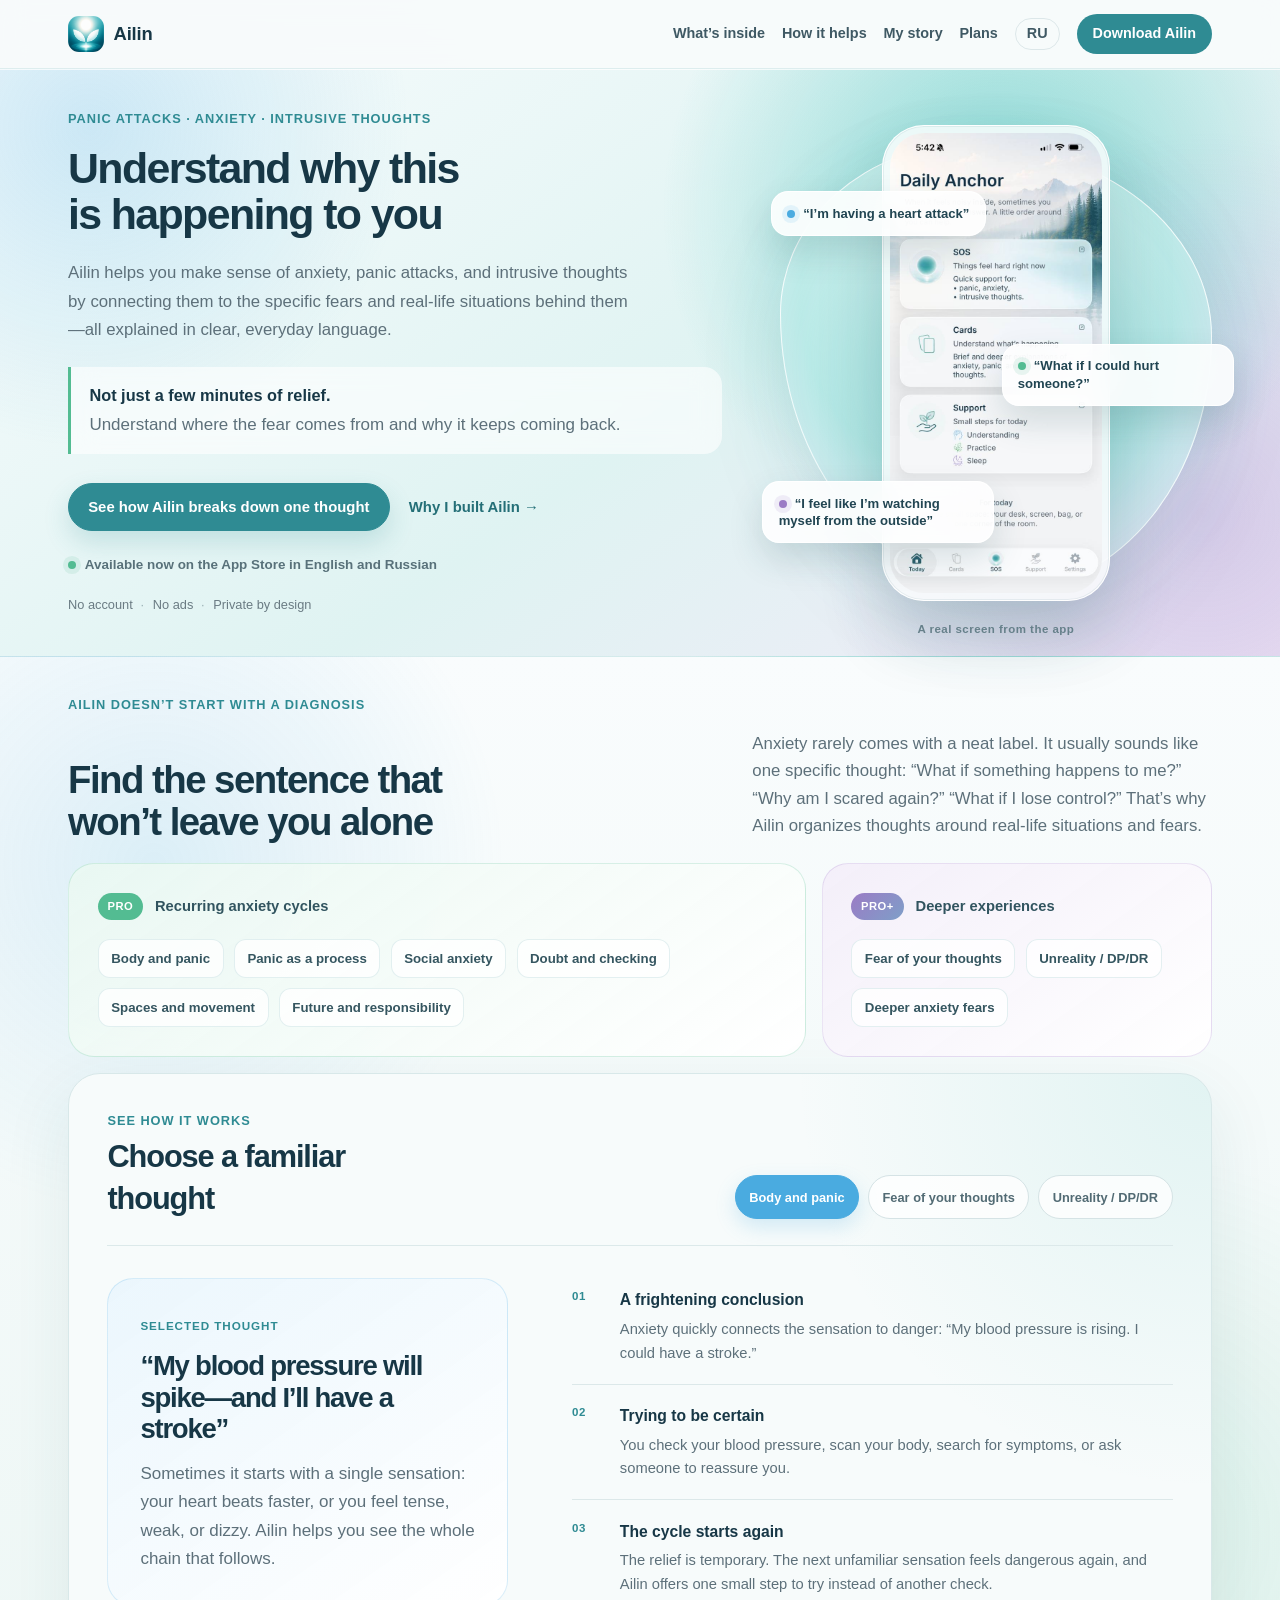
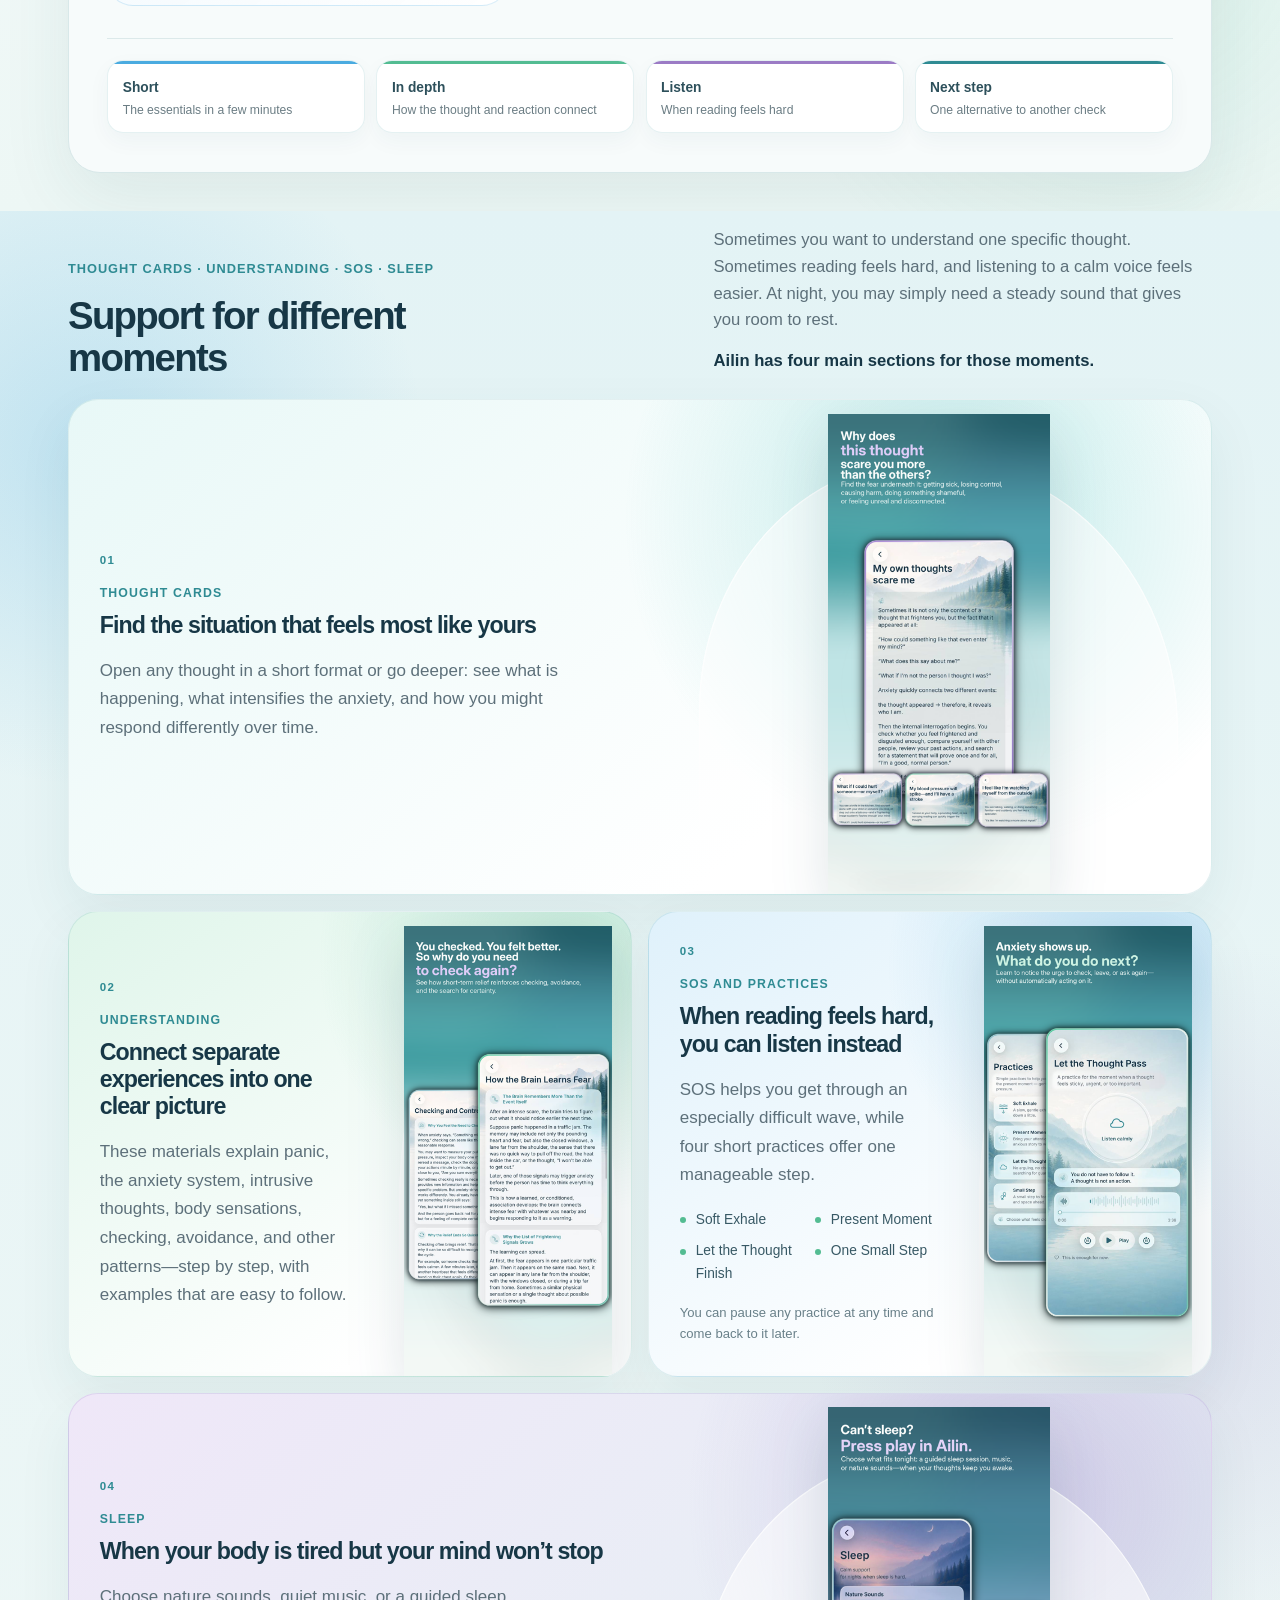
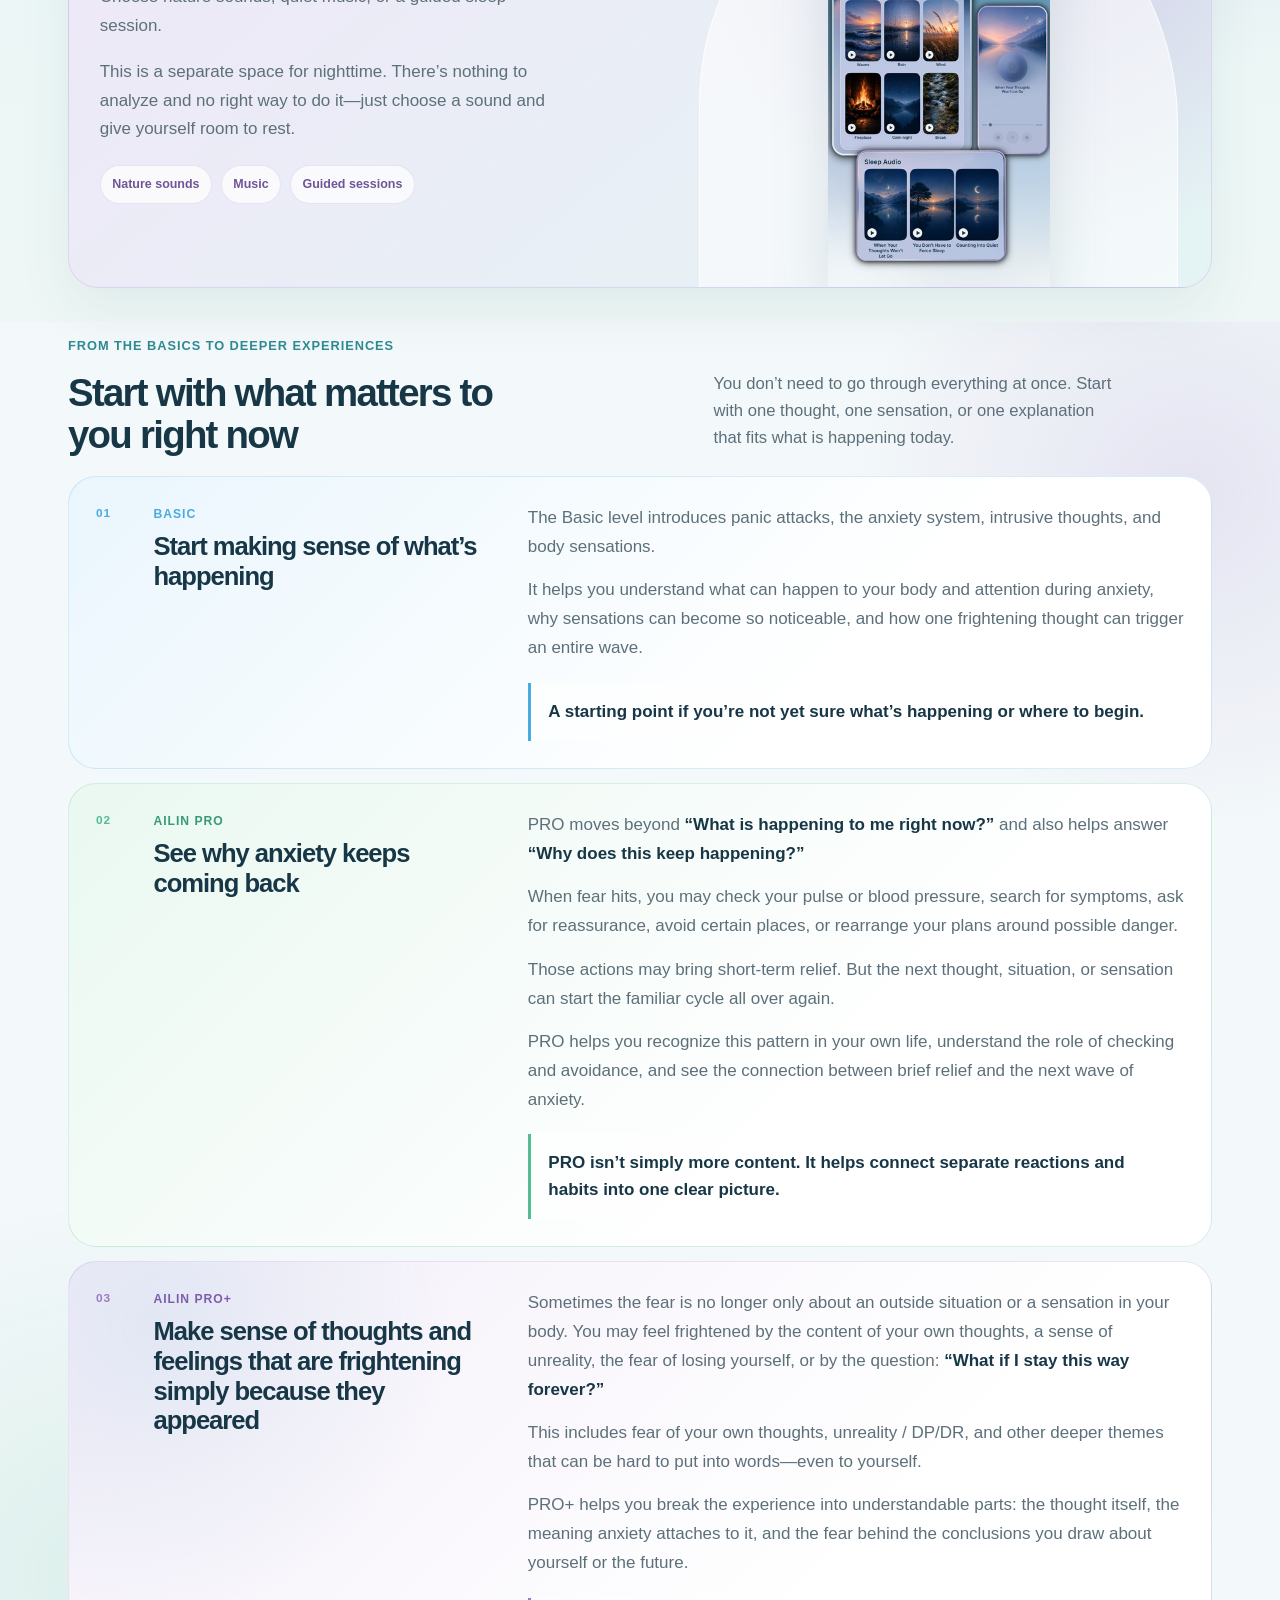
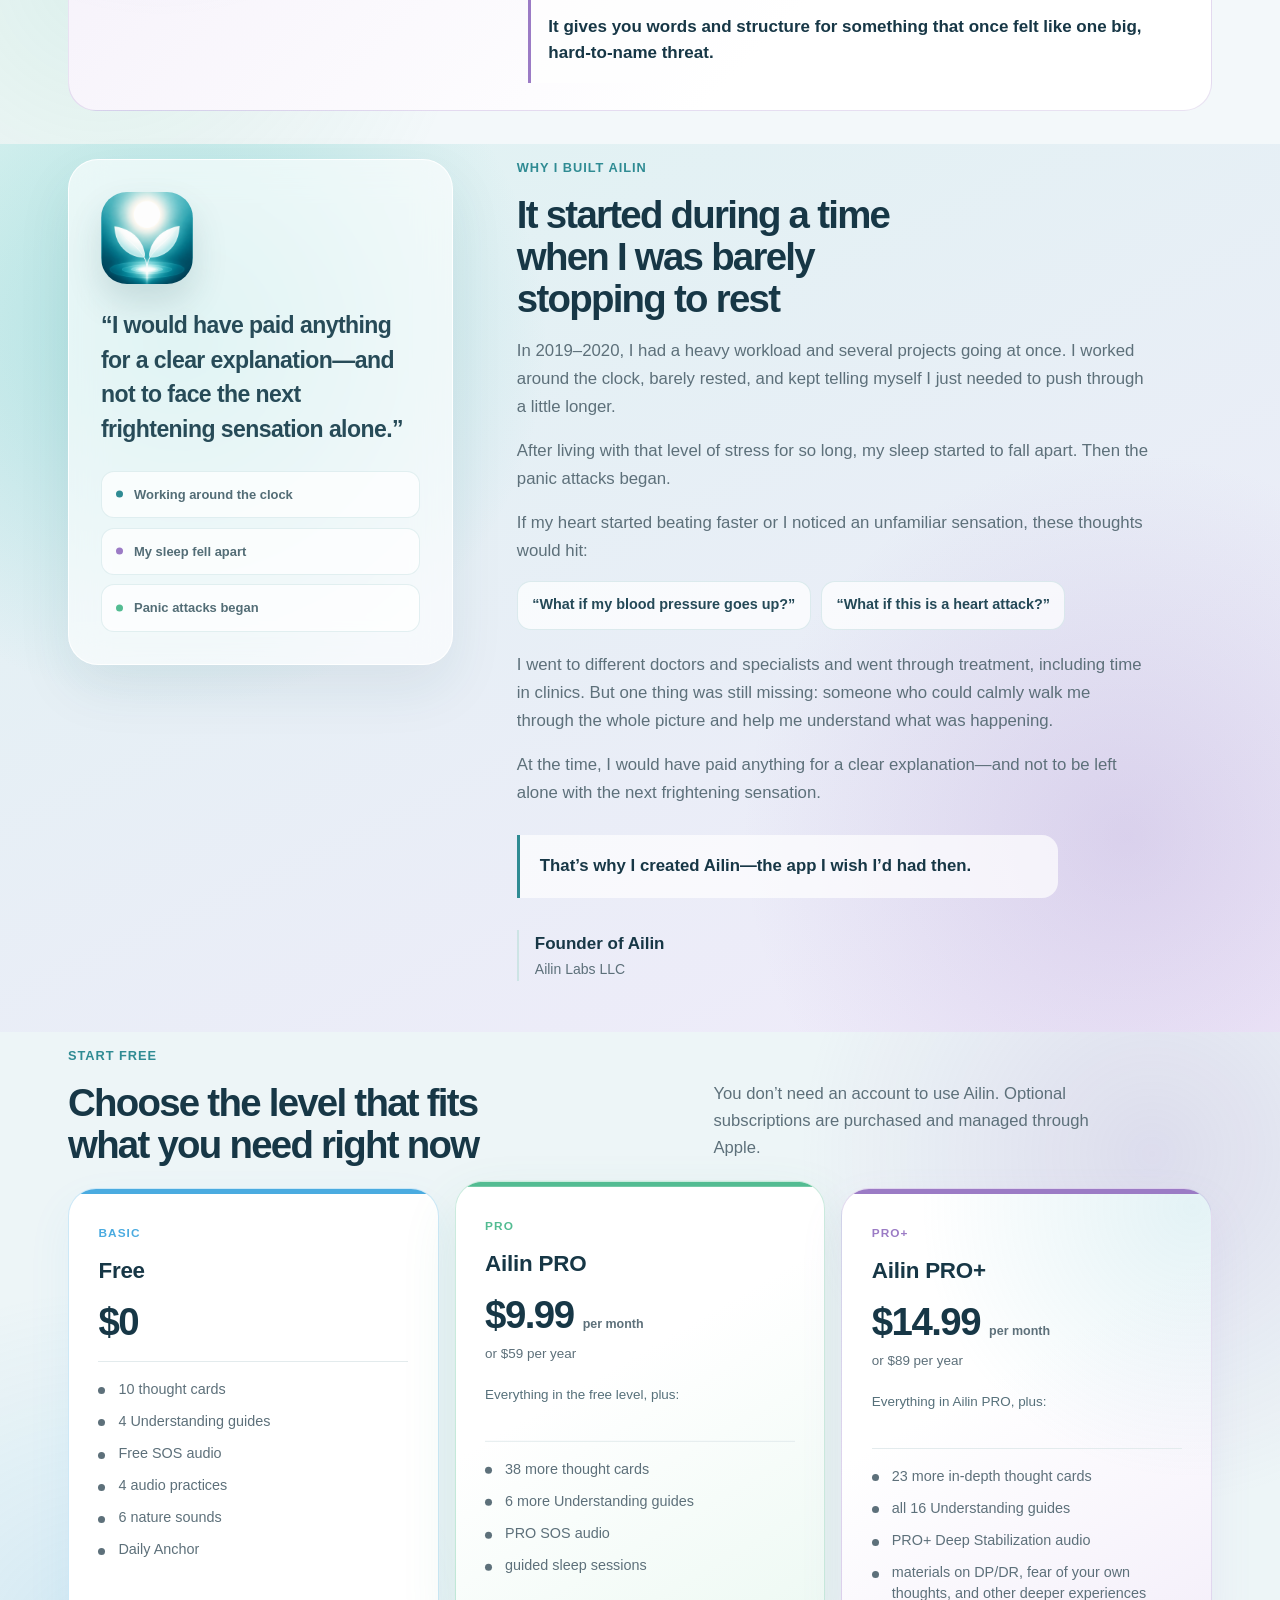
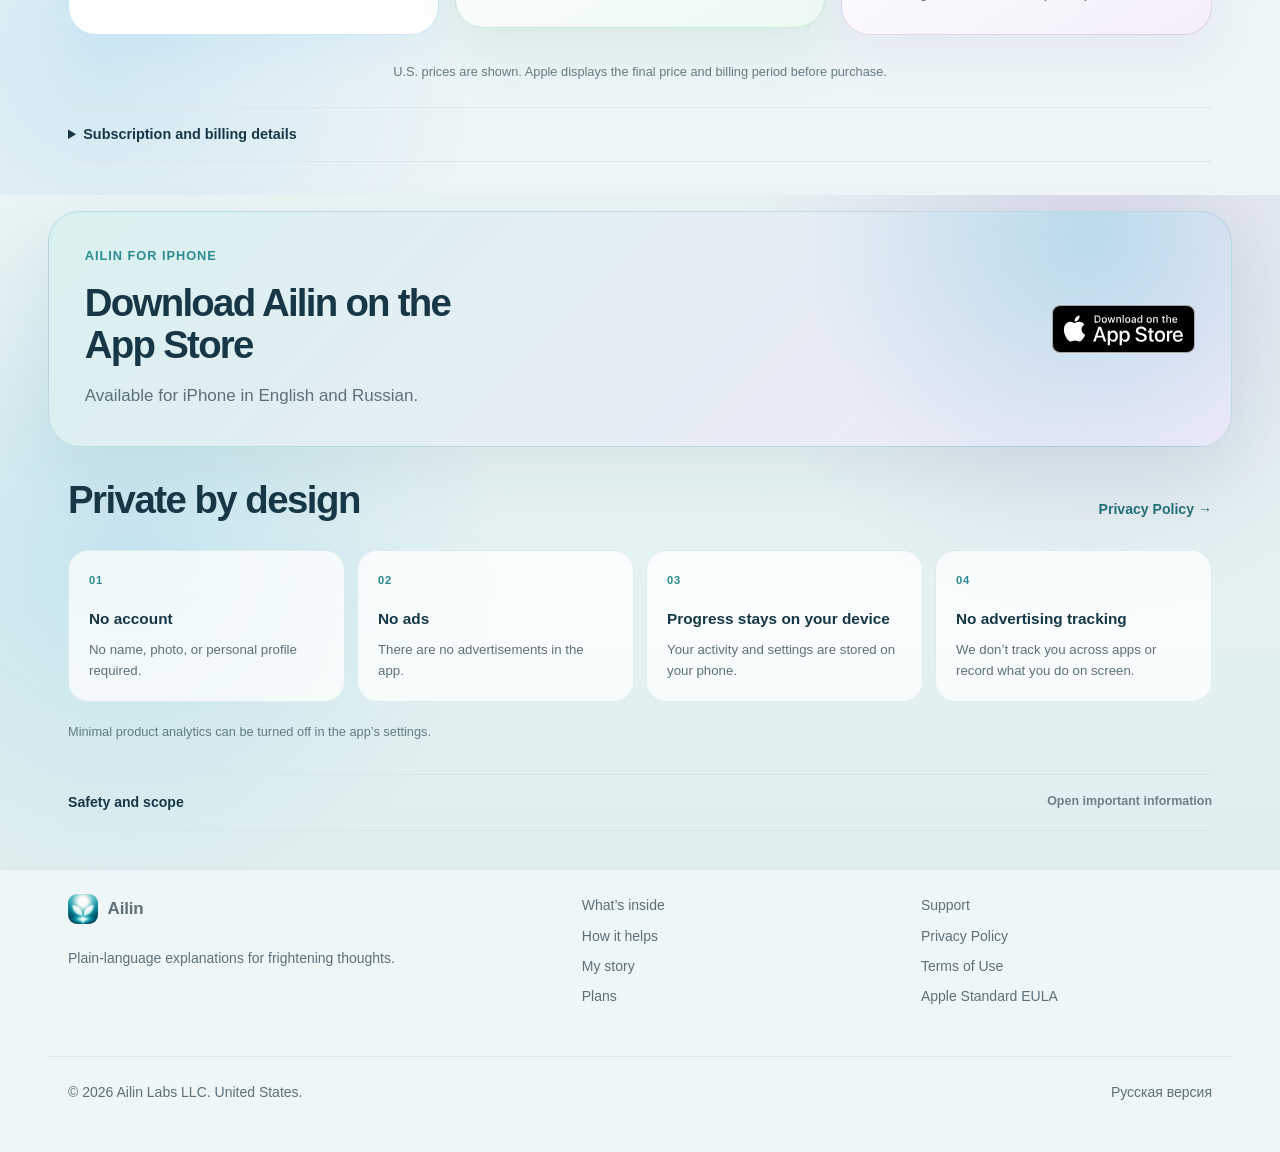
==== commit 77b05423: "Publish App Store launch and finalize mobile landing" ====
--- a/index.html
+++ b/index.html
@@ -20,12 +20,11 @@
 <meta property="og:locale:alternate" content="ru_RU">
 <meta property="og:image" content="https://ailinlabs.com/assets/icon-512.png">
 <meta name="twitter:card" content="summary">
-<link rel="icon" href="assets/favicon.svg" type="image/svg+xml">
-<link rel="alternate icon" href="assets/favicon-32.png" sizes="32x32">
+<link rel="icon" href="assets/favicon-32.png?v=20260909-v2" type="image/png" sizes="32x32">
 <link rel="apple-touch-icon" href="assets/apple-touch-icon.png">
-<link rel="stylesheet" href="assets/styles.css?v=20260908-v10">
+<link rel="stylesheet" href="assets/styles.css?v=20260909-v12">
 <script type="application/ld+json">
-{"@context":"https://schema.org","@type":"SoftwareApplication","name":"Ailin","applicationCategory":"LifestyleApplication","operatingSystem":"iOS 17.0 or later","description":"A private, self-guided iPhone app with thought cards for specific anxiety-related fears, clear explanations, SOS practices, and sleep audio for panic, body anxiety, intrusive thoughts, checking, avoidance, and feelings of unreality.","isAccessibleForFree":true,"inLanguage":["en","ru"],"publisher":{"@type":"Organization","name":"Ailin Labs LLC","url":"https://ailinlabs.com/"},"offers":{"@type":"Offer","price":"0","priceCurrency":"USD","description":"Free tier with optional Ailin PRO and Ailin PRO+ subscriptions"}}
+{"@context":"https://schema.org","@type":"SoftwareApplication","name":"Ailin","applicationCategory":"LifestyleApplication","operatingSystem":"iOS 17.0 or later","description":"A private, self-guided iPhone app with thought cards for specific anxiety-related fears, clear explanations, SOS practices, and sleep audio for panic, body anxiety, intrusive thoughts, checking, avoidance, and feelings of unreality.","installUrl":"https://apps.apple.com/app/id6801867435","isAccessibleForFree":true,"inLanguage":["en","ru"],"publisher":{"@type":"Organization","name":"Ailin Labs LLC","url":"https://ailinlabs.com/"},"offers":{"@type":"Offer","price":"0","priceCurrency":"USD","description":"Free tier with optional Ailin PRO and Ailin PRO+ subscriptions"}}
 </script>
 </head>
 <body class="landing-page landing-v3 landing-v5">
@@ -35,7 +34,7 @@
     <a class="brand" href="./" aria-label="Ailin home"><img class="brand-icon" src="assets/icon-512.png" alt=""> <span>Ailin</span></a>
     <nav class="site-nav" aria-label="Primary navigation">
       <a href="#inside">What’s inside</a><a href="#how">How it helps</a><a href="#founder">My story</a><a href="#plans">Plans</a>
-      <a class="lang-switch" href="ru/" hreflang="ru" lang="ru">RU</a><a class="v3-nav-cta" href="#download">Coming to iPhone</a>
+      <a class="lang-switch" href="ru/" hreflang="ru" lang="ru">RU</a><a class="v3-nav-cta" href="https://apps.apple.com/app/id6801867435" target="_blank" rel="noopener">Download Ailin</a>
     </nav>
   </div>
 </header>
@@ -49,7 +48,7 @@
         <p class="v3-lede">Ailin helps you make sense of anxiety, panic attacks, and intrusive thoughts by connecting them to the specific fears and real-life situations behind them—all explained in clear, everyday language.</p>
         <p class="v4-hero-promise"><strong>Not just a few minutes of relief.</strong><span>Understand where the fear comes from and why it keeps coming back.</span></p>
         <div class="v3-actions"><a class="btn btn--primary" href="#thought-demo">See how Ailin breaks down one thought</a><a class="v3-text-link" href="#founder">Why I built Ailin <span aria-hidden="true">→</span></a></div>
-        <p class="v3-availability"><span aria-hidden="true"></span> Coming soon to the App Store in English and Russian</p>
+        <p class="v3-availability"><span aria-hidden="true"></span> Available now on the App Store in English and Russian</p>
         <ul class="v3-trust" aria-label="Ailin highlights"><li>No account</li><li>No ads</li><li>Private by design</li></ul>
       </div>
       <div class="v3-hero-product v4-hero-product" aria-label="Preview of the Ailin app">
@@ -129,11 +128,11 @@
       <article class="v5-plan v5-plan--pro"><header><span>PRO</span><h3>Ailin PRO</h3><p class="v5-price">$9.99 <small>per month</small></p><p class="v5-price-alt">or $59 per year</p></header><p class="v5-plan-includes">Everything in the free level, plus:</p><ul><li>38 more thought cards</li><li>6 more Understanding guides</li><li>PRO SOS audio</li><li>guided sleep sessions</li></ul></article>
       <article class="v5-plan v5-plan--plus"><header><span>PRO+</span><h3>Ailin PRO+</h3><p class="v5-price">$14.99 <small>per month</small></p><p class="v5-price-alt">or $89 per year</p></header><p class="v5-plan-includes">Everything in Ailin PRO, plus:</p><ul><li>23 more in-depth thought cards</li><li>all 16 Understanding guides</li><li>PRO+ Deep Stabilization audio</li><li>materials on DP/DR, fear of your own thoughts, and other deeper experiences</li></ul></article>
     </div>
-    <div class="wrap"><p class="v5-price-note">Planned U.S. prices are shown. Apple displays the final price and billing period before purchase.</p><details class="v3-details"><summary>Subscription and billing details</summary><p>Ailin PRO and Ailin PRO+ are optional auto-renewable subscriptions with monthly or annual billing. The price and billing period shown by Apple at purchase apply and may vary by region, currency, and taxes.</p><p>Payment is charged to your Apple Account at confirmation. A subscription renews automatically unless canceled through your Apple Account settings before the renewal date. Deleting the app does not cancel a subscription. Eligible purchases can be restored in the app.</p><p><a href="https://support.apple.com/118428" rel="noopener">Manage a subscription</a> · <a href="https://reportaproblem.apple.com/" rel="noopener">Request a refund from Apple</a> · <a href="terms.html">Terms of Use</a></p></details></div>
+    <div class="wrap"><p class="v5-price-note">U.S. prices are shown. Apple displays the final price and billing period before purchase.</p><details class="v3-details"><summary>Subscription and billing details</summary><p>Ailin PRO and Ailin PRO+ are optional auto-renewable subscriptions with monthly or annual billing. The price and billing period shown by Apple at purchase apply and may vary by region, currency, and taxes.</p><p>Payment is charged to your Apple Account at confirmation. A subscription renews automatically unless canceled through your Apple Account settings before the renewal date. Deleting the app does not cancel a subscription. Eligible purchases can be restored in the app.</p><p><a href="https://support.apple.com/118428" rel="noopener">Manage a subscription</a> · <a href="https://reportaproblem.apple.com/" rel="noopener">Request a refund from Apple</a> · <a href="terms.html">Terms of Use</a></p></details></div>
   </section>
 
   <section id="download" class="v5-release" aria-labelledby="release-title">
-    <div class="wrap v5-release-panel"><div><p class="v3-kicker">Ailin for iPhone</p><h2 id="release-title">Coming soon to the App Store</h2><p>Ailin’s first release is coming in English and Russian.</p></div><span class="v3-store-status" aria-label="Ailin is coming soon to the App Store">Coming soon to the App Store</span></div>
+    <div class="wrap v5-release-panel"><div><p class="v3-kicker">Ailin for iPhone</p><h2 id="release-title">Download Ailin on the App Store</h2><p>Available for iPhone in English and Russian.</p></div><a class="v5-app-store-link" href="https://apps.apple.com/app/id6801867435" target="_blank" rel="noopener" aria-label="Download Ailin on the App Store"><img src="assets/download-on-app-store-en.svg" alt="Download on the App Store" width="120" height="40"></a></div>
     <div class="wrap v5-privacy-head"><div><h3>Private by design</h3></div><a href="privacy.html">Privacy Policy <span aria-hidden="true">→</span></a></div>
     <div class="wrap v5-privacy-grid"><article><span aria-hidden="true">01</span><strong>No account</strong><p>No name, photo, or personal profile required.</p></article><article><span aria-hidden="true">02</span><strong>No ads</strong><p>There are no advertisements in the app.</p></article><article><span aria-hidden="true">03</span><strong>Progress stays on your device</strong><p>Your activity and settings are stored on your phone.</p></article><article><span aria-hidden="true">04</span><strong>No advertising tracking</strong><p>We don’t track you across apps or record what you do on screen.</p></article></div>
     <div class="wrap"><p class="v5-analytics-note">Minimal product analytics can be turned off in the app’s settings.</p><details class="v5-safety"><summary>Safety and scope <span>Open important information</span></summary><div><p>Ailin is intended for self-guided use, educational information, and general wellness support for users aged 16 and older.</p><p>It is not medical care, psychotherapy, diagnosis, a medical device, or an emergency service, and it does not determine the cause of symptoms.</p><p>Seek medical attention for new, severe, unusual, or rapidly worsening symptoms.</p><p>If you or someone else may be in immediate danger, contact your local emergency service or a trusted crisis resource in your area. <a href="support.html">Support and safety information</a>.</p></div></details></div>
--- a/assets/styles.css
+++ b/assets/styles.css
@@ -2377,6 +2377,19 @@
   box-shadow: 0 12px 28px rgba(47, 139, 147, 0.2);
 }
 
+.v5-app-store-link {
+  display: inline-flex;
+  flex: 0 0 auto;
+  border-radius: 10px;
+  line-height: 0;
+}
+
+.v5-app-store-link img {
+  width: auto;
+  height: 48px;
+  max-width: 100%;
+}
+
 .v3-boundaries {
   padding-top: 1.8rem !important;
   background: #f7f9fa;
@@ -4189,6 +4202,16 @@
 }
 
 @media (max-width: 52rem) {
+  .landing-v5 .v4-thought-heading {
+    grid-template-columns: minmax(0, 1fr);
+    gap: 0.85rem;
+  }
+
+  .landing-v5 .v4-thought-heading > * {
+    min-width: 0;
+    max-width: none;
+  }
+
   .landing-v5 .v4-hero .v3-hero-grid,
   .v5-section-heading,
   .v5-founder-grid {
@@ -4201,6 +4224,15 @@
 
   .landing-v5 .v4-phone {
     width: min(50%, 220px);
+  }
+
+  .landing-v5 .v4-thought-float--one,
+  .landing-v5 .v4-thought-float--three {
+    left: 0;
+  }
+
+  .landing-v5 .v4-thought-float--two {
+    right: 0;
   }
 
   .v5-section-heading h2,
@@ -4257,6 +4289,10 @@
 }
 
 @media (max-width: 36rem) {
+  .landing-v5 .landing-header .site-nav > a.v3-nav-cta {
+    display: inline-flex;
+  }
+
   .landing-v5 .v4-hero {
     padding-block: 2.25rem !important;
   }
@@ -4280,7 +4316,9 @@
   }
 
   .landing-v5 .v4-thought-float--three {
-    display: none;
+    display: block;
+    bottom: 8%;
+    left: 0;
   }
 
   .v5-section-heading h2,
@@ -4352,4 +4390,8 @@
   .v5-safety summary span {
     display: none;
   }
-}
+
+  .v5-app-store-link img {
+    height: 44px;
+  }
+}
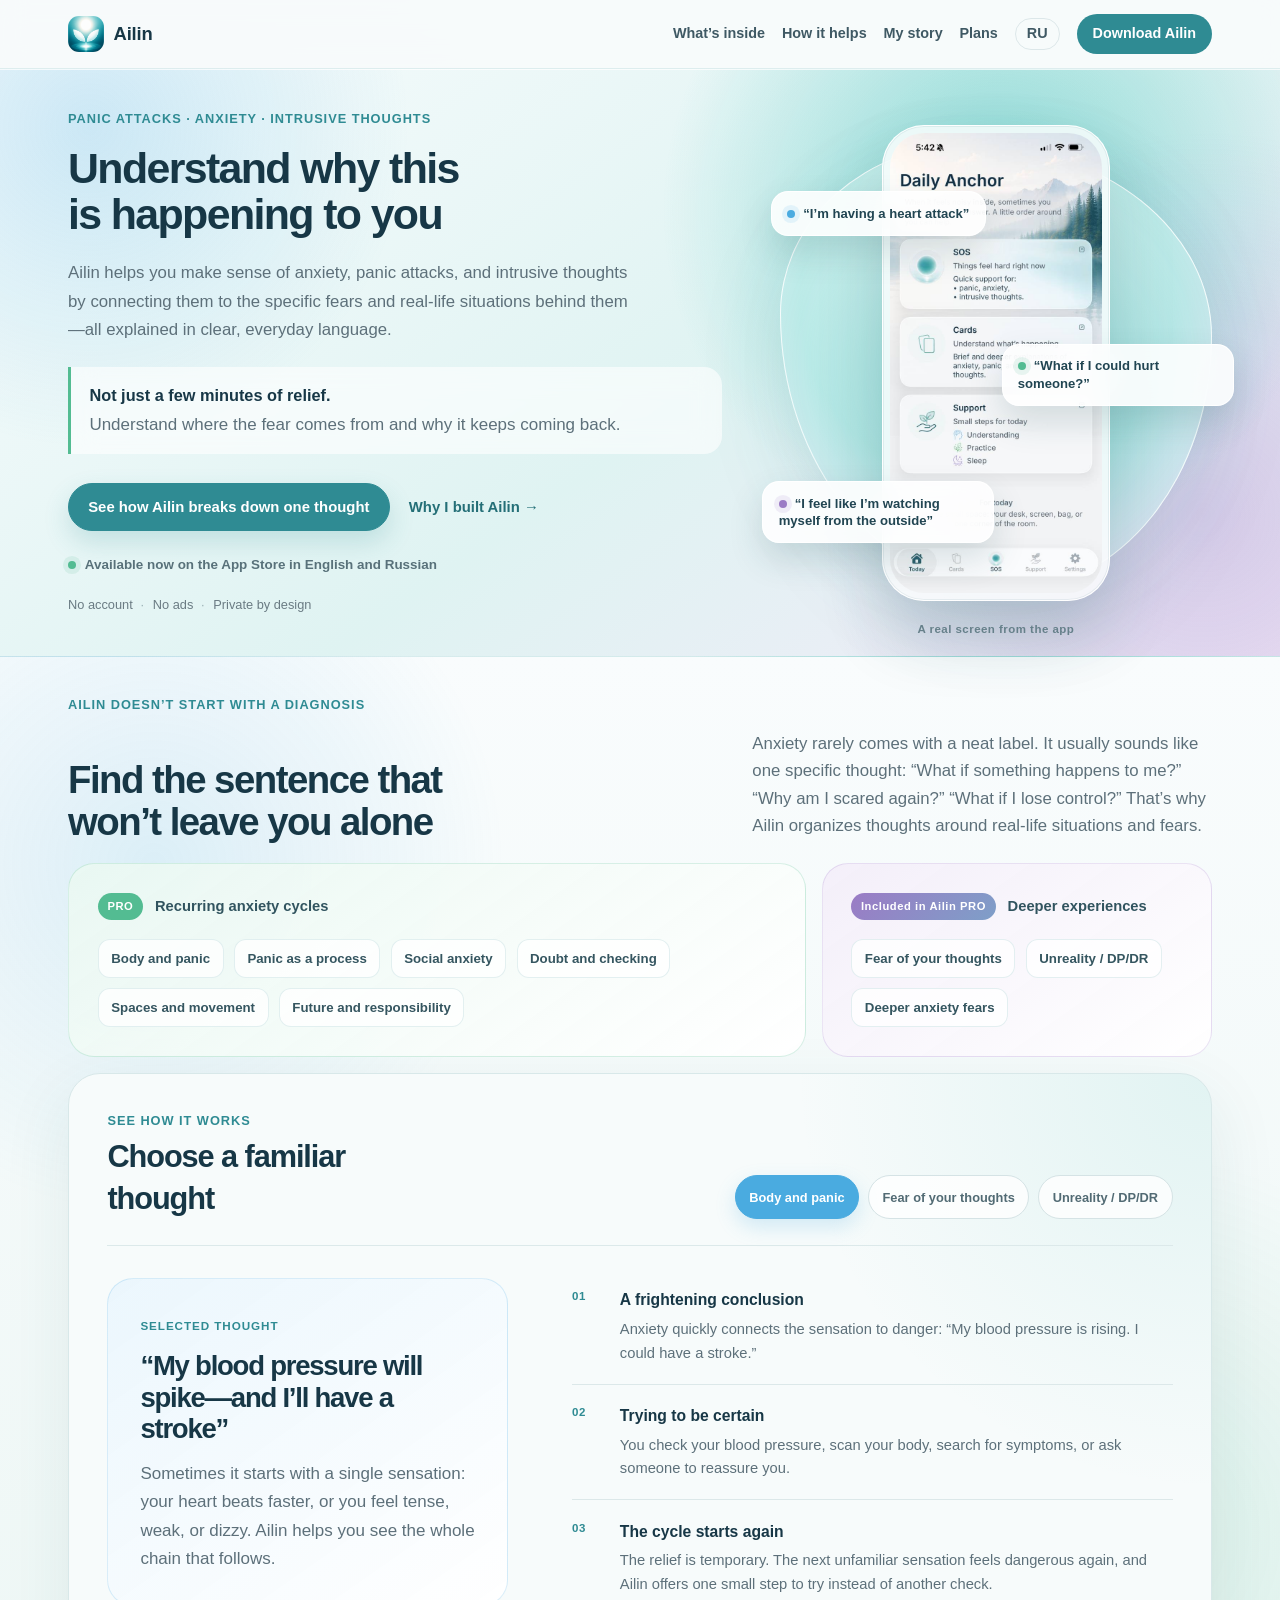
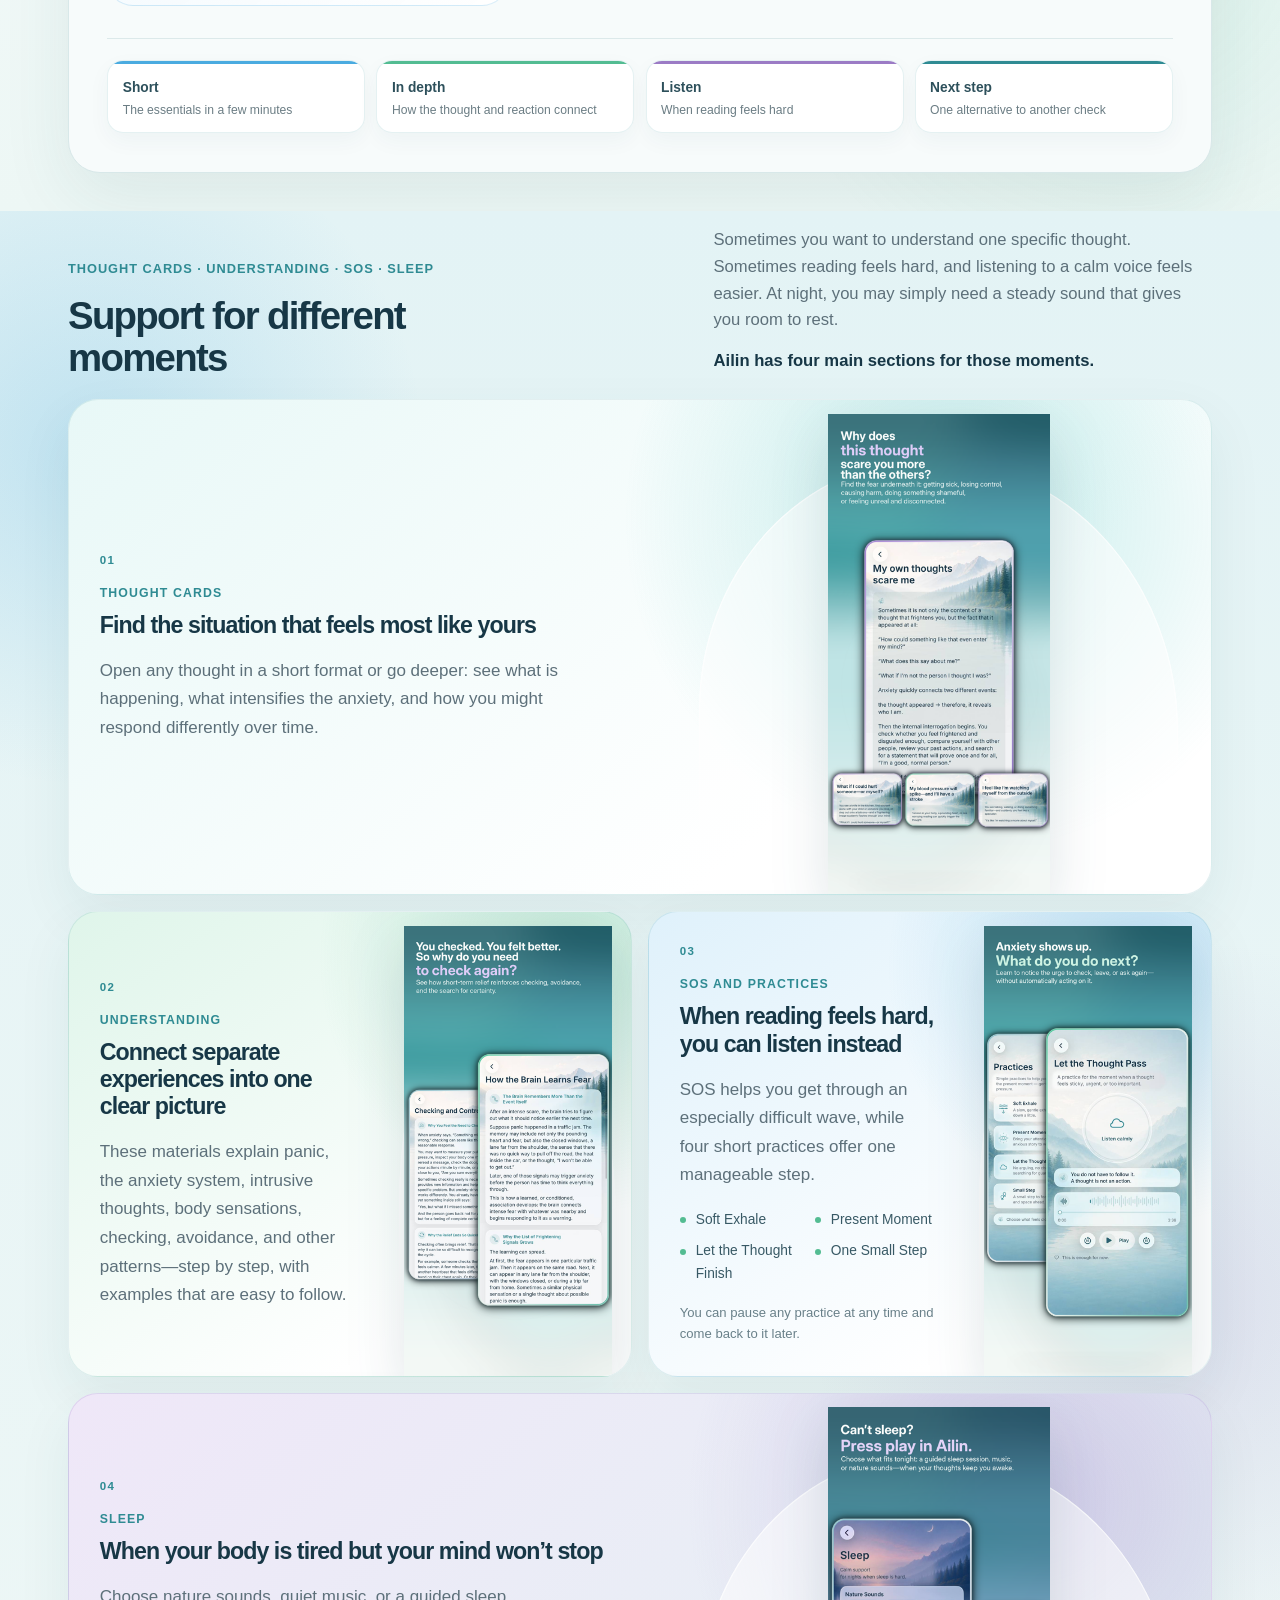
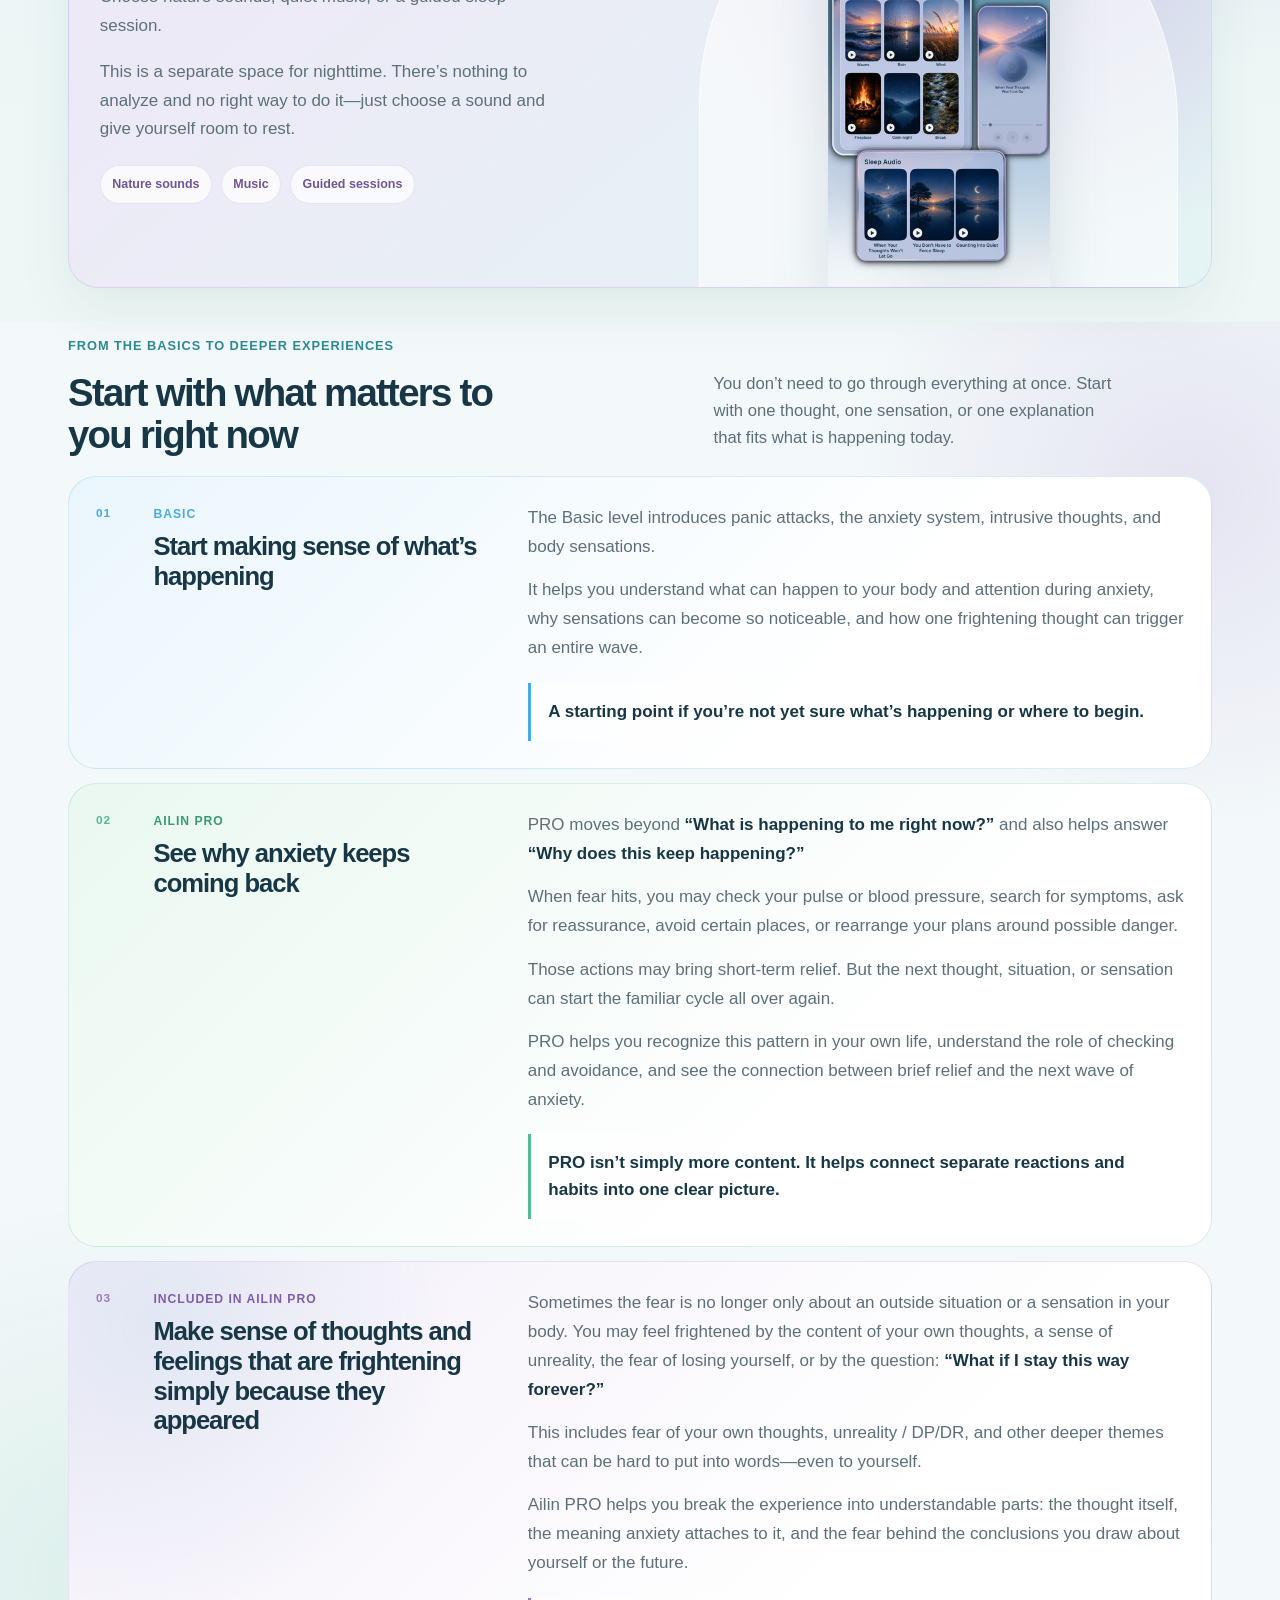
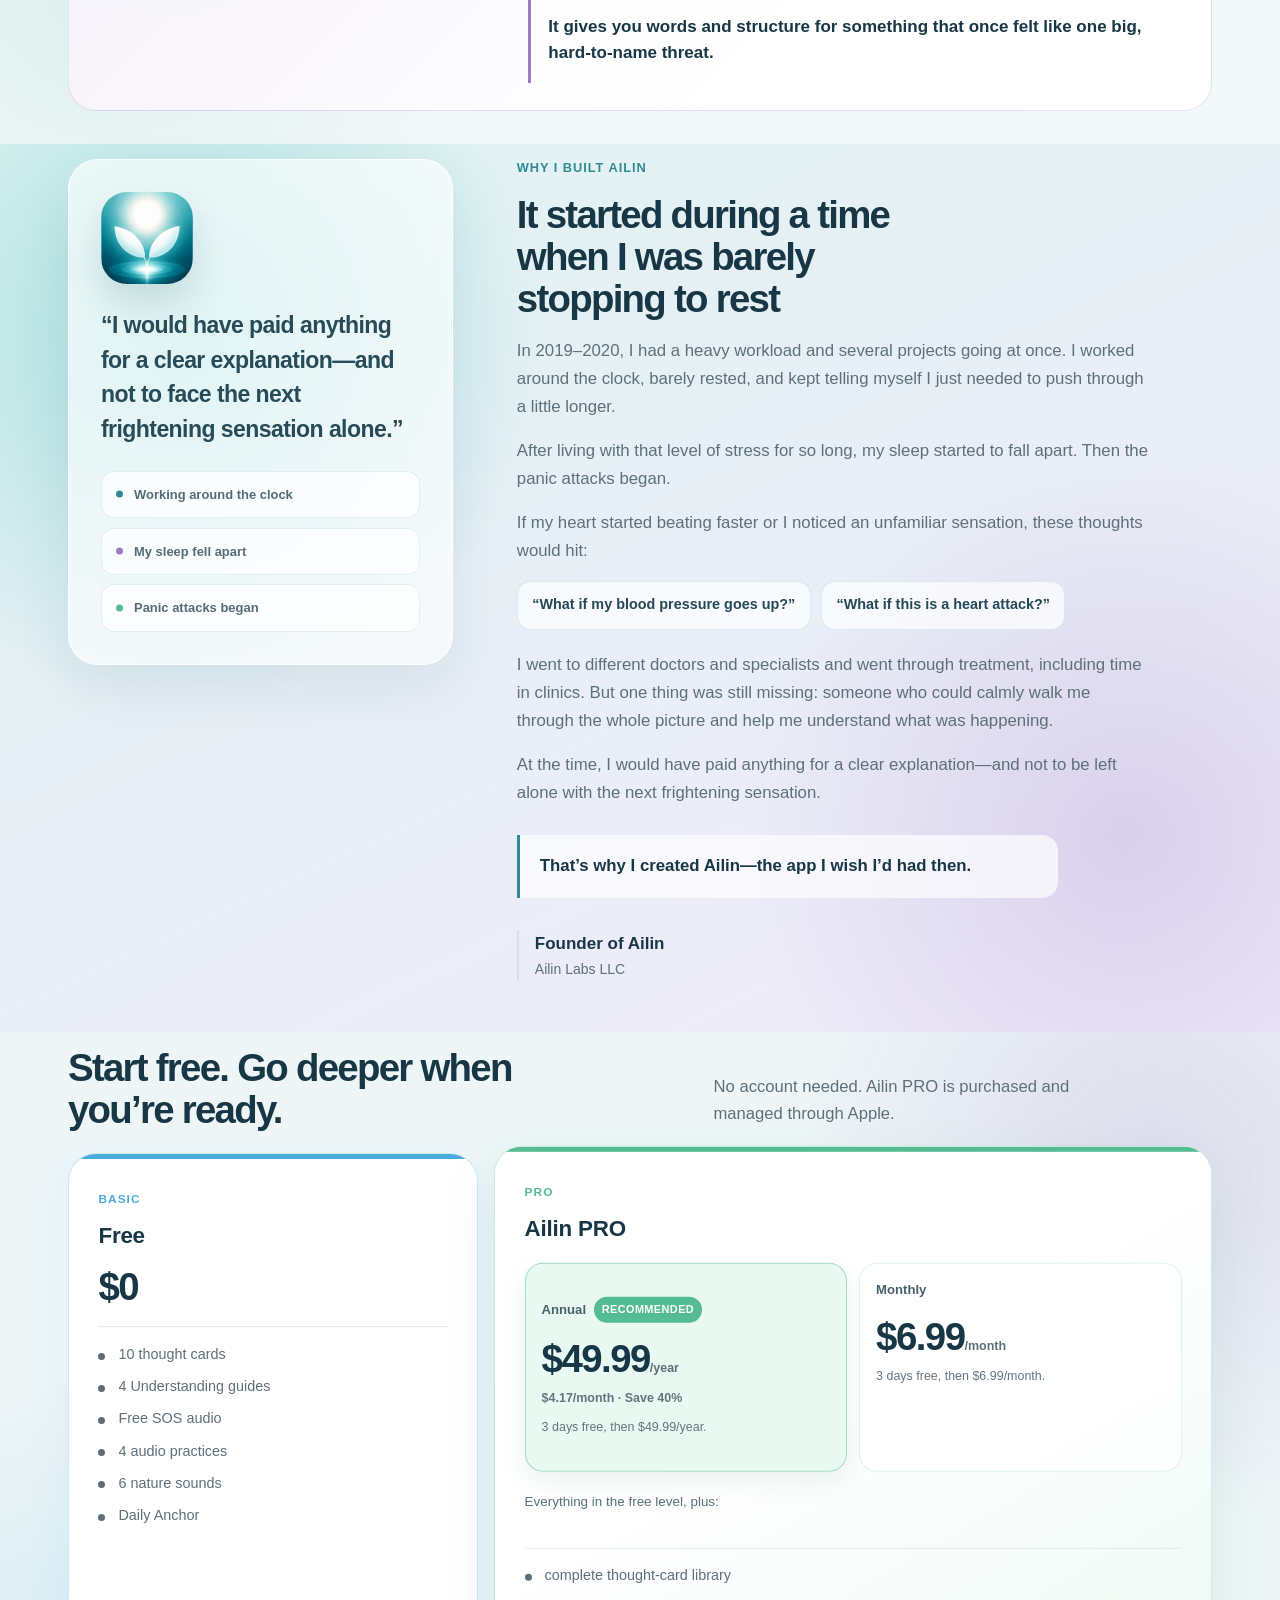
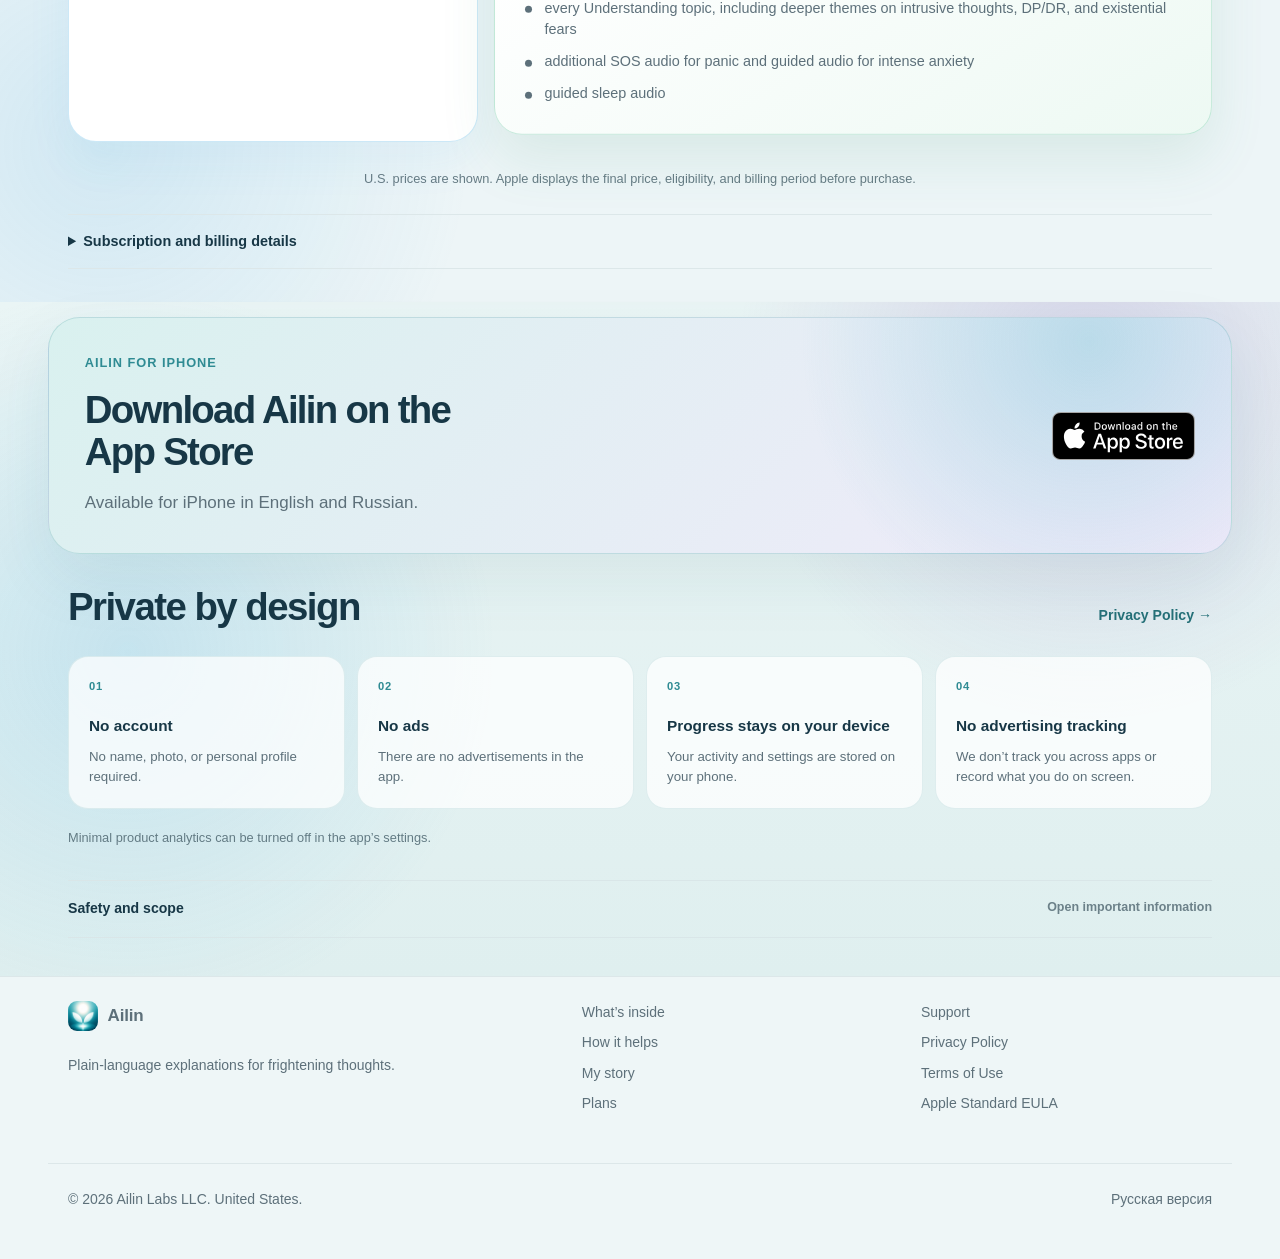
==== commit 3fcf8c08: "Update website for unified Ailin PRO pricing" ====
--- a/index.html
+++ b/index.html
@@ -20,11 +20,11 @@
 <meta property="og:locale:alternate" content="ru_RU">
 <meta property="og:image" content="https://ailinlabs.com/assets/icon-512.png">
 <meta name="twitter:card" content="summary">
-<link rel="icon" href="assets/favicon-32.png?v=20260909-v2" type="image/png" sizes="32x32">
-<link rel="apple-touch-icon" href="assets/apple-touch-icon.png">
+<link rel="icon" href="assets/icon-512.png?v=20260910-v3" type="image/png" sizes="512x512">
+<link rel="apple-touch-icon" href="assets/apple-touch-icon.png?v=20260910-v3">
 <link rel="stylesheet" href="assets/styles.css?v=20260909-v12">
 <script type="application/ld+json">
-{"@context":"https://schema.org","@type":"SoftwareApplication","name":"Ailin","applicationCategory":"LifestyleApplication","operatingSystem":"iOS 17.0 or later","description":"A private, self-guided iPhone app with thought cards for specific anxiety-related fears, clear explanations, SOS practices, and sleep audio for panic, body anxiety, intrusive thoughts, checking, avoidance, and feelings of unreality.","installUrl":"https://apps.apple.com/app/id6801867435","isAccessibleForFree":true,"inLanguage":["en","ru"],"publisher":{"@type":"Organization","name":"Ailin Labs LLC","url":"https://ailinlabs.com/"},"offers":{"@type":"Offer","price":"0","priceCurrency":"USD","description":"Free tier with optional Ailin PRO and Ailin PRO+ subscriptions"}}
+{"@context":"https://schema.org","@type":"SoftwareApplication","name":"Ailin","applicationCategory":"LifestyleApplication","operatingSystem":"iOS 17.0 or later","description":"A private, self-guided iPhone app with thought cards for specific anxiety-related fears, clear explanations, SOS practices, and sleep audio for panic, body anxiety, intrusive thoughts, checking, avoidance, and feelings of unreality.","installUrl":"https://apps.apple.com/app/id6801867435","isAccessibleForFree":true,"inLanguage":["en","ru"],"publisher":{"@type":"Organization","name":"Ailin Labs LLC","url":"https://ailinlabs.com/"},"offers":[{"@type":"Offer","name":"Free","price":"0","priceCurrency":"USD","description":"Free access to selected Ailin content and features."},{"@type":"Offer","name":"Ailin PRO Annual","price":"49.99","priceCurrency":"USD","description":"Recommended annual Ailin PRO subscription with a 3-day free trial for eligible new subscribers."},{"@type":"Offer","name":"Ailin PRO Monthly","price":"6.99","priceCurrency":"USD","description":"Monthly Ailin PRO subscription with a 3-day free trial for eligible new subscribers."}]}
 </script>
 </head>
 <body class="landing-page landing-v3 landing-v5">
@@ -70,7 +70,7 @@
       </div>
       <div class="v4-group-board" aria-label="Thought groups in Ailin">
         <div class="v4-group-column v4-group-column--pro"><div class="v4-group-label"><span>PRO</span><strong>Recurring anxiety cycles</strong></div><div class="v4-group-chips"><span>Body and panic</span><span>Panic as a process</span><span>Social anxiety</span><span>Doubt and checking</span><span>Spaces and movement</span><span>Future and responsibility</span></div></div>
-        <div class="v4-group-column v4-group-column--plus"><div class="v4-group-label"><span>PRO+</span><strong>Deeper experiences</strong></div><div class="v4-group-chips"><span>Fear of your thoughts</span><span>Unreality / DP/DR</span><span>Deeper anxiety fears</span></div></div>
+        <div class="v4-group-column v4-group-column--plus"><div class="v4-group-label"><span>Included in Ailin PRO</span><strong>Deeper experiences</strong></div><div class="v4-group-chips"><span>Fear of your thoughts</span><span>Unreality / DP/DR</span><span>Deeper anxiety fears</span></div></div>
       </div>
       <div class="v4-demo-shell">
         <div class="v4-demo-topline"><div><p class="v3-kicker">See how it works</p><h3>Choose a familiar thought</h3></div><div class="v4-demo-tabs" role="tablist" aria-label="Thought examples">
@@ -110,7 +110,7 @@
     <div class="wrap v5-depth-list">
       <article class="v5-depth-card v5-depth-card--basic"><header><span class="v5-depth-index">01</span><div><p>Basic</p><h3>Start making sense of what’s happening</h3></div></header><div class="v5-depth-body"><p>The Basic level introduces panic attacks, the anxiety system, intrusive thoughts, and body sensations.</p><p>It helps you understand what can happen to your body and attention during anxiety, why sensations can become so noticeable, and how one frightening thought can trigger an entire wave.</p><strong>A starting point if you’re not yet sure what’s happening or where to begin.</strong></div></article>
       <article class="v5-depth-card v5-depth-card--pro"><header><span class="v5-depth-index">02</span><div><p>Ailin PRO</p><h3>See why anxiety keeps coming back</h3></div></header><div class="v5-depth-body"><p>PRO moves beyond <strong>“What is happening to me right now?”</strong> and also helps answer <strong>“Why does this keep happening?”</strong></p><p>When fear hits, you may check your pulse or blood pressure, search for symptoms, ask for reassurance, avoid certain places, or rearrange your plans around possible danger.</p><p>Those actions may bring short-term relief. But the next thought, situation, or sensation can start the familiar cycle all over again.</p><p>PRO helps you recognize this pattern in your own life, understand the role of checking and avoidance, and see the connection between brief relief and the next wave of anxiety.</p><strong>PRO isn’t simply more content. It helps connect separate reactions and habits into one clear picture.</strong></div></article>
-      <article class="v5-depth-card v5-depth-card--plus"><header><span class="v5-depth-index">03</span><div><p>Ailin PRO+</p><h3>Make sense of thoughts and feelings that are frightening simply because they appeared</h3></div></header><div class="v5-depth-body"><p>Sometimes the fear is no longer only about an outside situation or a sensation in your body. You may feel frightened by the content of your own thoughts, a sense of unreality, the fear of losing yourself, or by the question: <strong>“What if I stay this way forever?”</strong></p><p>This includes fear of your own thoughts, unreality / DP/DR, and other deeper themes that can be hard to put into words—even to yourself.</p><p>PRO+ helps you break the experience into understandable parts: the thought itself, the meaning anxiety attaches to it, and the fear behind the conclusions you draw about yourself or the future.</p><strong>It gives you words and structure for something that once felt like one big, hard-to-name threat.</strong></div></article>
+      <article class="v5-depth-card v5-depth-card--plus"><header><span class="v5-depth-index">03</span><div><p>Included in Ailin PRO</p><h3>Make sense of thoughts and feelings that are frightening simply because they appeared</h3></div></header><div class="v5-depth-body"><p>Sometimes the fear is no longer only about an outside situation or a sensation in your body. You may feel frightened by the content of your own thoughts, a sense of unreality, the fear of losing yourself, or by the question: <strong>“What if I stay this way forever?”</strong></p><p>This includes fear of your own thoughts, unreality / DP/DR, and other deeper themes that can be hard to put into words—even to yourself.</p><p>Ailin PRO helps you break the experience into understandable parts: the thought itself, the meaning anxiety attaches to it, and the fear behind the conclusions you draw about yourself or the future.</p><strong>It gives you words and structure for something that once felt like one big, hard-to-name threat.</strong></div></article>
     </div>
   </section>
 
@@ -122,13 +122,12 @@
   </section>
 
   <section id="plans" class="v5-plans" aria-labelledby="plans-title">
-    <div class="wrap v5-section-heading v5-section-heading--plans"><div><p class="v3-kicker">Start free</p><h2 id="plans-title">Choose the level that fits what you need right now</h2></div><p>You don’t need an account to use Ailin. Optional subscriptions are purchased and managed through Apple.</p></div>
+    <div class="wrap v5-section-heading v5-section-heading--plans"><div><h2 id="plans-title">Start free. Go deeper when you’re ready.</h2></div><p>No account needed. Ailin PRO is purchased and managed through Apple.</p></div>
     <div class="wrap v5-plan-grid">
       <article class="v5-plan v5-plan--basic"><header><span>Basic</span><h3>Free</h3><p class="v5-price">$0</p></header><ul><li>10 thought cards</li><li>4 Understanding guides</li><li>Free SOS audio</li><li>4 audio practices</li><li>6 nature sounds</li><li>Daily Anchor</li></ul></article>
-      <article class="v5-plan v5-plan--pro"><header><span>PRO</span><h3>Ailin PRO</h3><p class="v5-price">$9.99 <small>per month</small></p><p class="v5-price-alt">or $59 per year</p></header><p class="v5-plan-includes">Everything in the free level, plus:</p><ul><li>38 more thought cards</li><li>6 more Understanding guides</li><li>PRO SOS audio</li><li>guided sleep sessions</li></ul></article>
-      <article class="v5-plan v5-plan--plus"><header><span>PRO+</span><h3>Ailin PRO+</h3><p class="v5-price">$14.99 <small>per month</small></p><p class="v5-price-alt">or $89 per year</p></header><p class="v5-plan-includes">Everything in Ailin PRO, plus:</p><ul><li>23 more in-depth thought cards</li><li>all 16 Understanding guides</li><li>PRO+ Deep Stabilization audio</li><li>materials on DP/DR, fear of your own thoughts, and other deeper experiences</li></ul></article>
+      <article class="v5-plan v5-plan--pro"><header><span>PRO</span><h3>Ailin PRO</h3></header><div class="v5-billing-options"><section class="v5-billing-option v5-billing-option--recommended"><p class="v5-billing-label">Annual <strong>Recommended</strong></p><p class="v5-price">$49.99<small>/year</small></p><p class="v5-trial"><strong>$4.17/month · Save 40%</strong></p><p class="v5-trial">3 days free, then $49.99/year.</p></section><section class="v5-billing-option"><p class="v5-billing-label">Monthly</p><p class="v5-price">$6.99<small>/month</small></p><p class="v5-trial">3 days free, then $6.99/month.</p></section></div><p class="v5-plan-includes">Everything in the free level, plus:</p><ul><li>complete thought-card library</li><li>every Understanding topic, including deeper themes on intrusive thoughts, DP/DR, and existential fears</li><li>additional SOS audio for panic and guided audio for intense anxiety</li><li>guided sleep audio</li></ul></article>
     </div>
-    <div class="wrap"><p class="v5-price-note">U.S. prices are shown. Apple displays the final price and billing period before purchase.</p><details class="v3-details"><summary>Subscription and billing details</summary><p>Ailin PRO and Ailin PRO+ are optional auto-renewable subscriptions with monthly or annual billing. The price and billing period shown by Apple at purchase apply and may vary by region, currency, and taxes.</p><p>Payment is charged to your Apple Account at confirmation. A subscription renews automatically unless canceled through your Apple Account settings before the renewal date. Deleting the app does not cancel a subscription. Eligible purchases can be restored in the app.</p><p><a href="https://support.apple.com/118428" rel="noopener">Manage a subscription</a> · <a href="https://reportaproblem.apple.com/" rel="noopener">Request a refund from Apple</a> · <a href="terms.html">Terms of Use</a></p></details></div>
+    <div class="wrap"><p class="v5-price-note">U.S. prices are shown. Apple displays the final price, eligibility, and billing period before purchase.</p><details class="v3-details"><summary>Subscription and billing details</summary><p>Ailin PRO is an optional auto-renewable subscription with monthly or annual billing. The price and billing period shown by Apple at purchase apply and may vary by region, currency, and taxes.</p><p>Payment is charged to your Apple Account at confirmation. A subscription renews automatically unless canceled through your Apple Account settings before the renewal date. Deleting the app does not cancel a subscription. Eligible purchases can be restored in the app.</p><p><a href="https://support.apple.com/118428" rel="noopener">Manage a subscription</a> · <a href="https://reportaproblem.apple.com/" rel="noopener">Request a refund from Apple</a> · <a href="terms.html">Terms of Use</a></p></details></div>
   </section>
 
   <section id="download" class="v5-release" aria-labelledby="release-title">
--- a/assets/styles.css
+++ b/assets/styles.css
@@ -3251,6 +3251,10 @@
 }
 
 @media (prefers-reduced-motion: reduce) {
+  html {
+    scroll-behavior: auto;
+  }
+
   .v4-demo-tab {
     transition: none;
   }
@@ -3884,7 +3888,7 @@
 
 .v5-plan-grid {
   display: grid;
-  grid-template-columns: repeat(3, minmax(0, 1fr));
+  grid-template-columns: minmax(0, 0.8fr) minmax(0, 1.4fr);
   gap: 1rem;
   margin-top: 1.35rem;
 }
@@ -3963,6 +3967,54 @@
   margin: 0.45rem 0 0;
   color: var(--text-2);
   font-size: 0.84rem;
+}
+
+.v5-billing-options {
+  display: grid;
+  grid-template-columns: repeat(2, minmax(0, 1fr));
+  gap: 0.75rem;
+  margin: 1.15rem 0 0;
+}
+
+.v5-billing-option {
+  padding: 1rem;
+  border: 1px solid rgba(83, 188, 146, 0.18);
+  border-radius: 18px;
+  background: rgba(255, 255, 255, 0.72);
+}
+
+.v5-billing-option--recommended {
+  border-color: rgba(83, 188, 146, 0.48);
+  background: rgba(232, 248, 239, 0.92);
+  box-shadow: 0 10px 24px rgba(42, 123, 92, 0.09);
+}
+
+.v5-billing-label {
+  display: flex;
+  flex-wrap: wrap;
+  gap: 0.5rem;
+  align-items: center;
+  margin: 0 0 0.35rem;
+  color: #47616a;
+  font-size: 0.82rem;
+  font-weight: 780;
+}
+
+.v5-billing-label strong {
+  padding: 0.25rem 0.48rem;
+  border-radius: 999px;
+  background: var(--pro);
+  color: #fff;
+  font-size: 0.68rem;
+  letter-spacing: 0.04em;
+  text-transform: uppercase;
+}
+
+.v5-trial {
+  margin: 0.6rem 0 0;
+  color: #61767e;
+  font-size: 0.78rem;
+  line-height: 1.55;
 }
 
 .v5-plan-includes {
@@ -4247,6 +4299,10 @@
     grid-template-columns: 1fr;
   }
 
+  .v5-billing-options {
+    grid-template-columns: 1fr;
+  }
+
   .v5-feature--thoughts,
   .v5-feature--sleep,
   .v5-plan--plus {
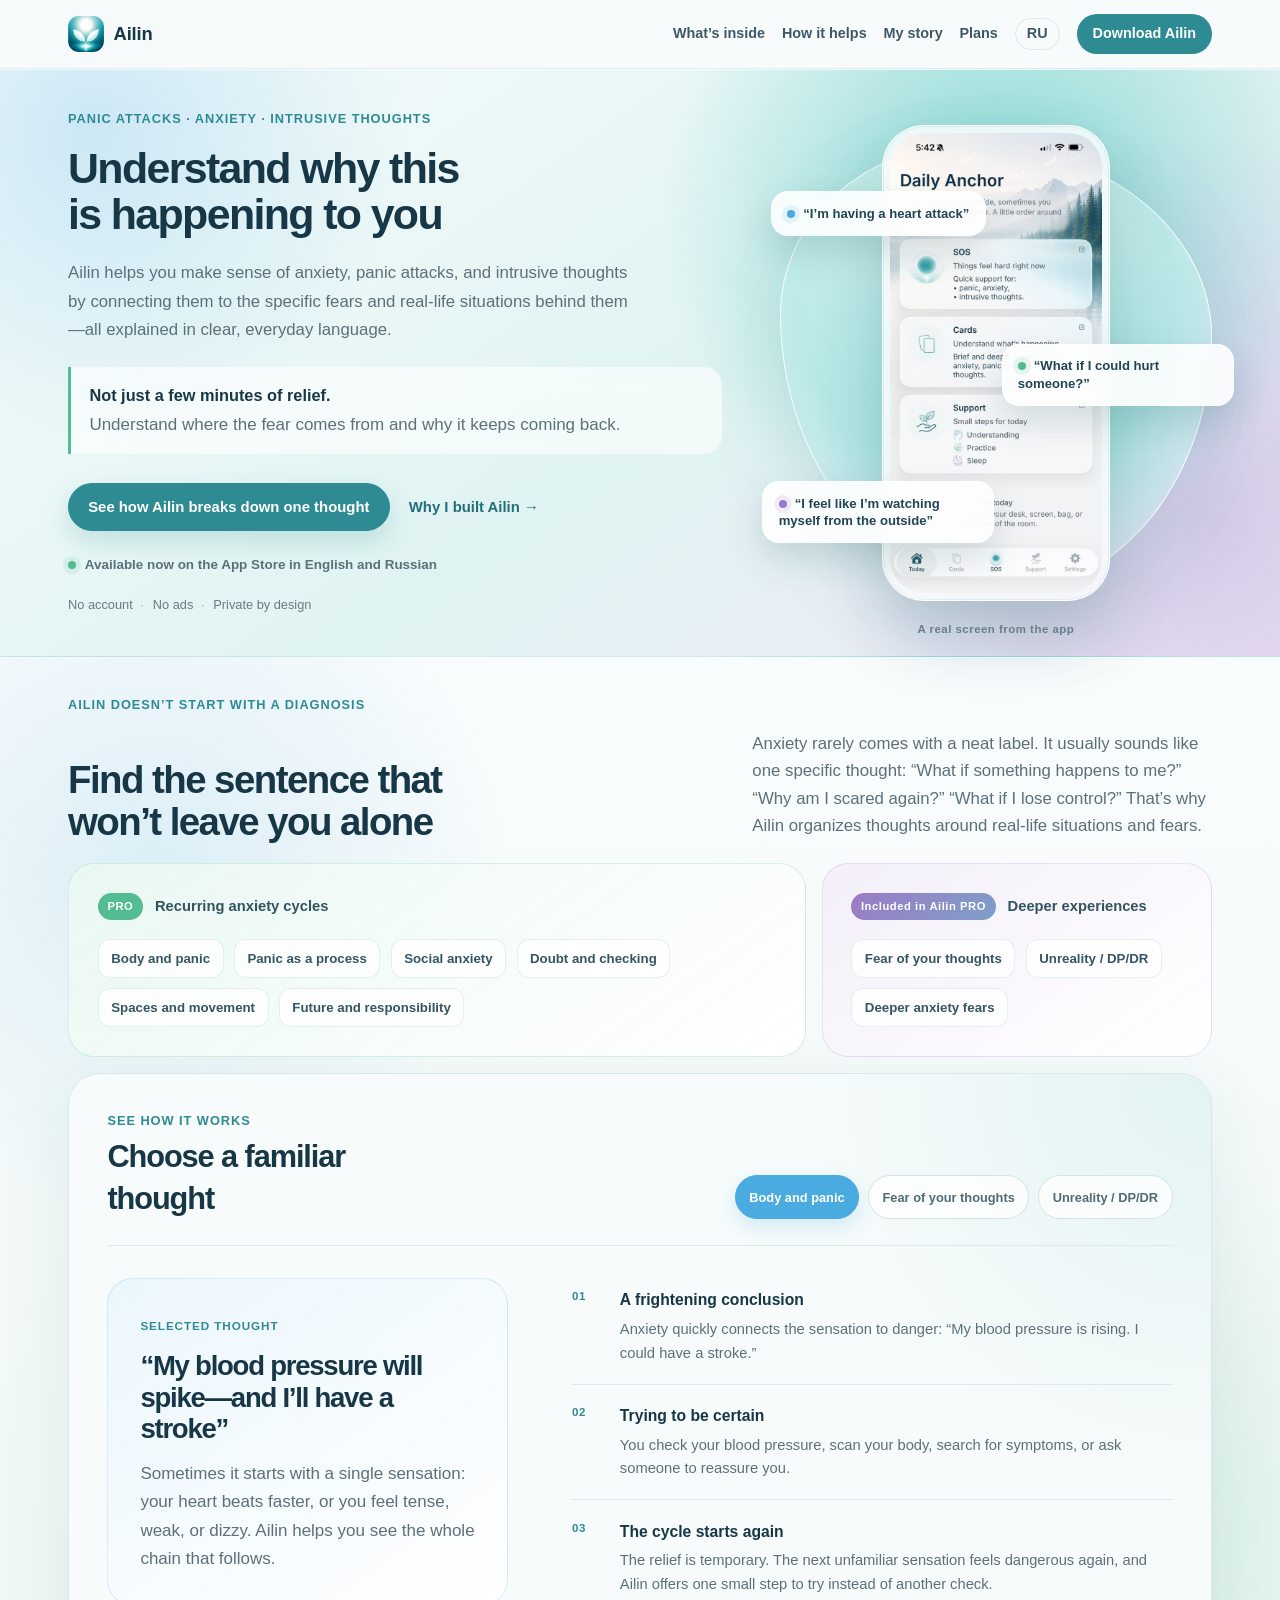
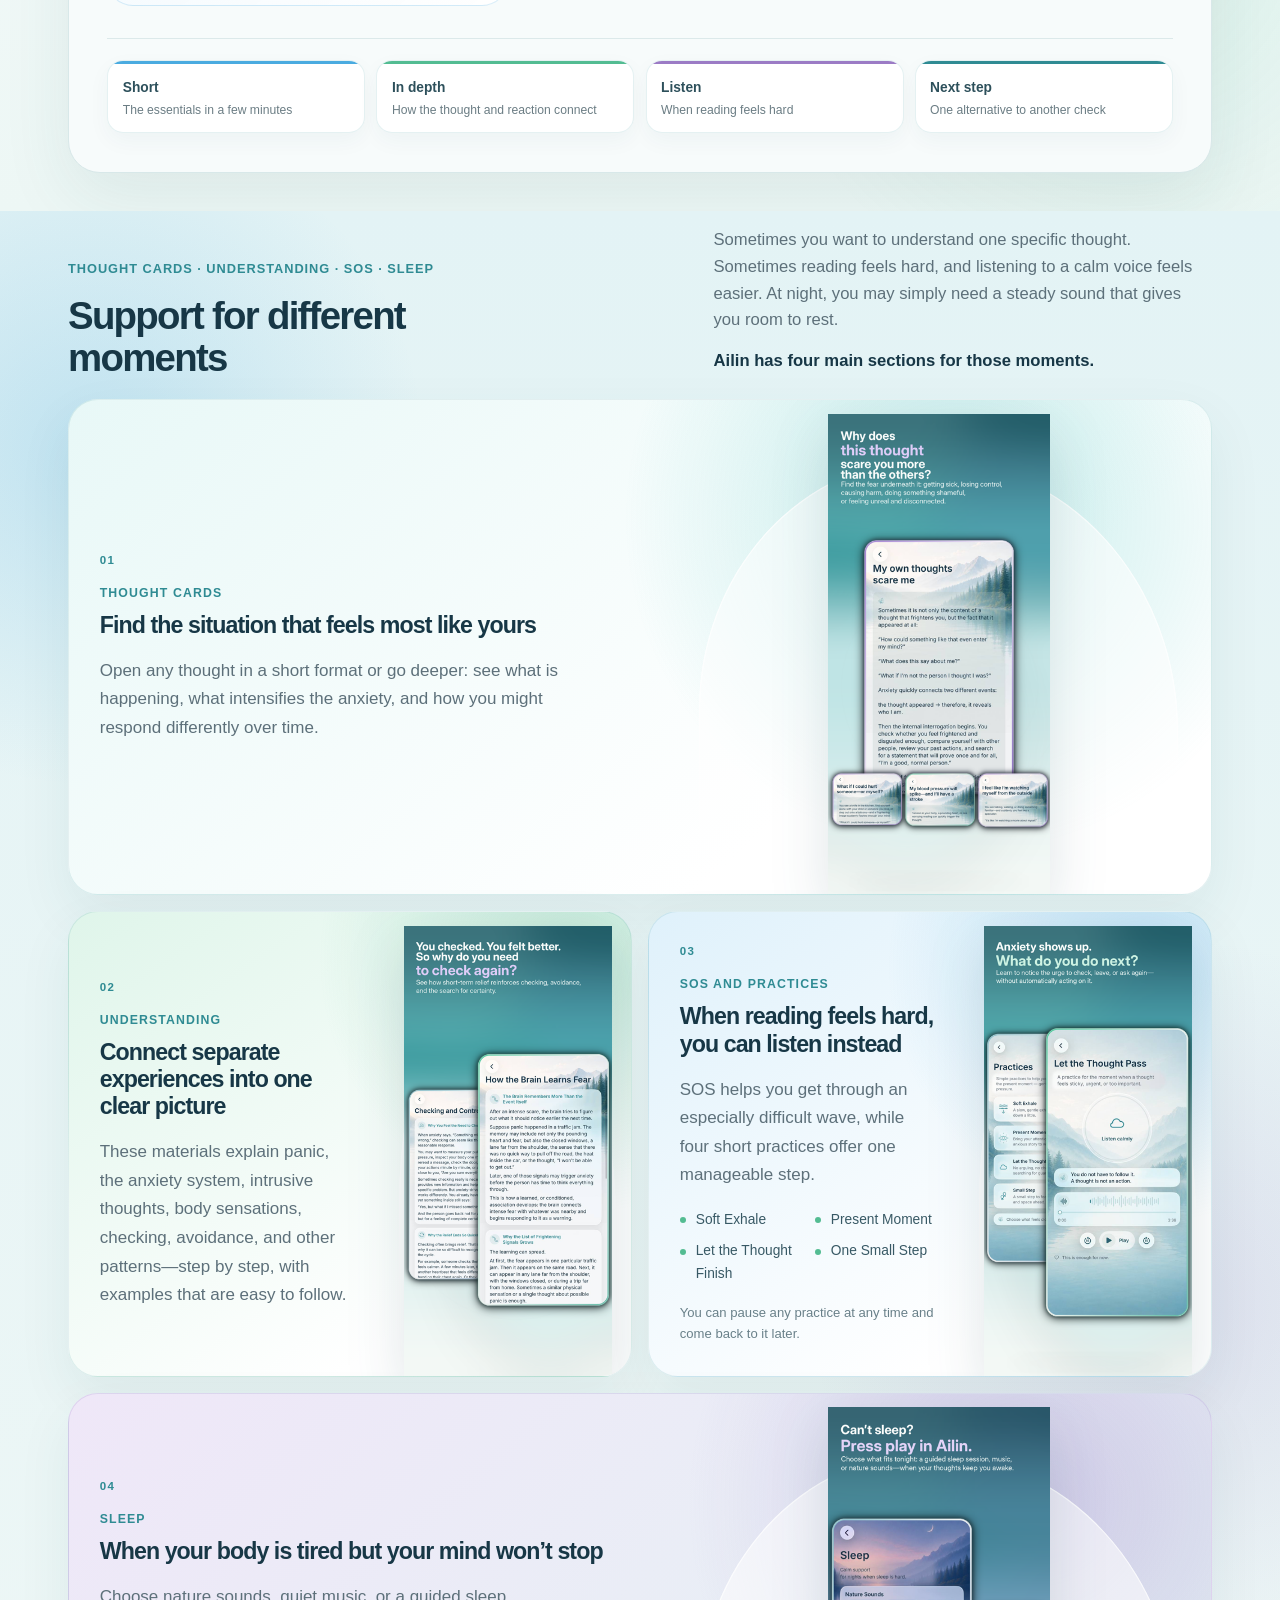
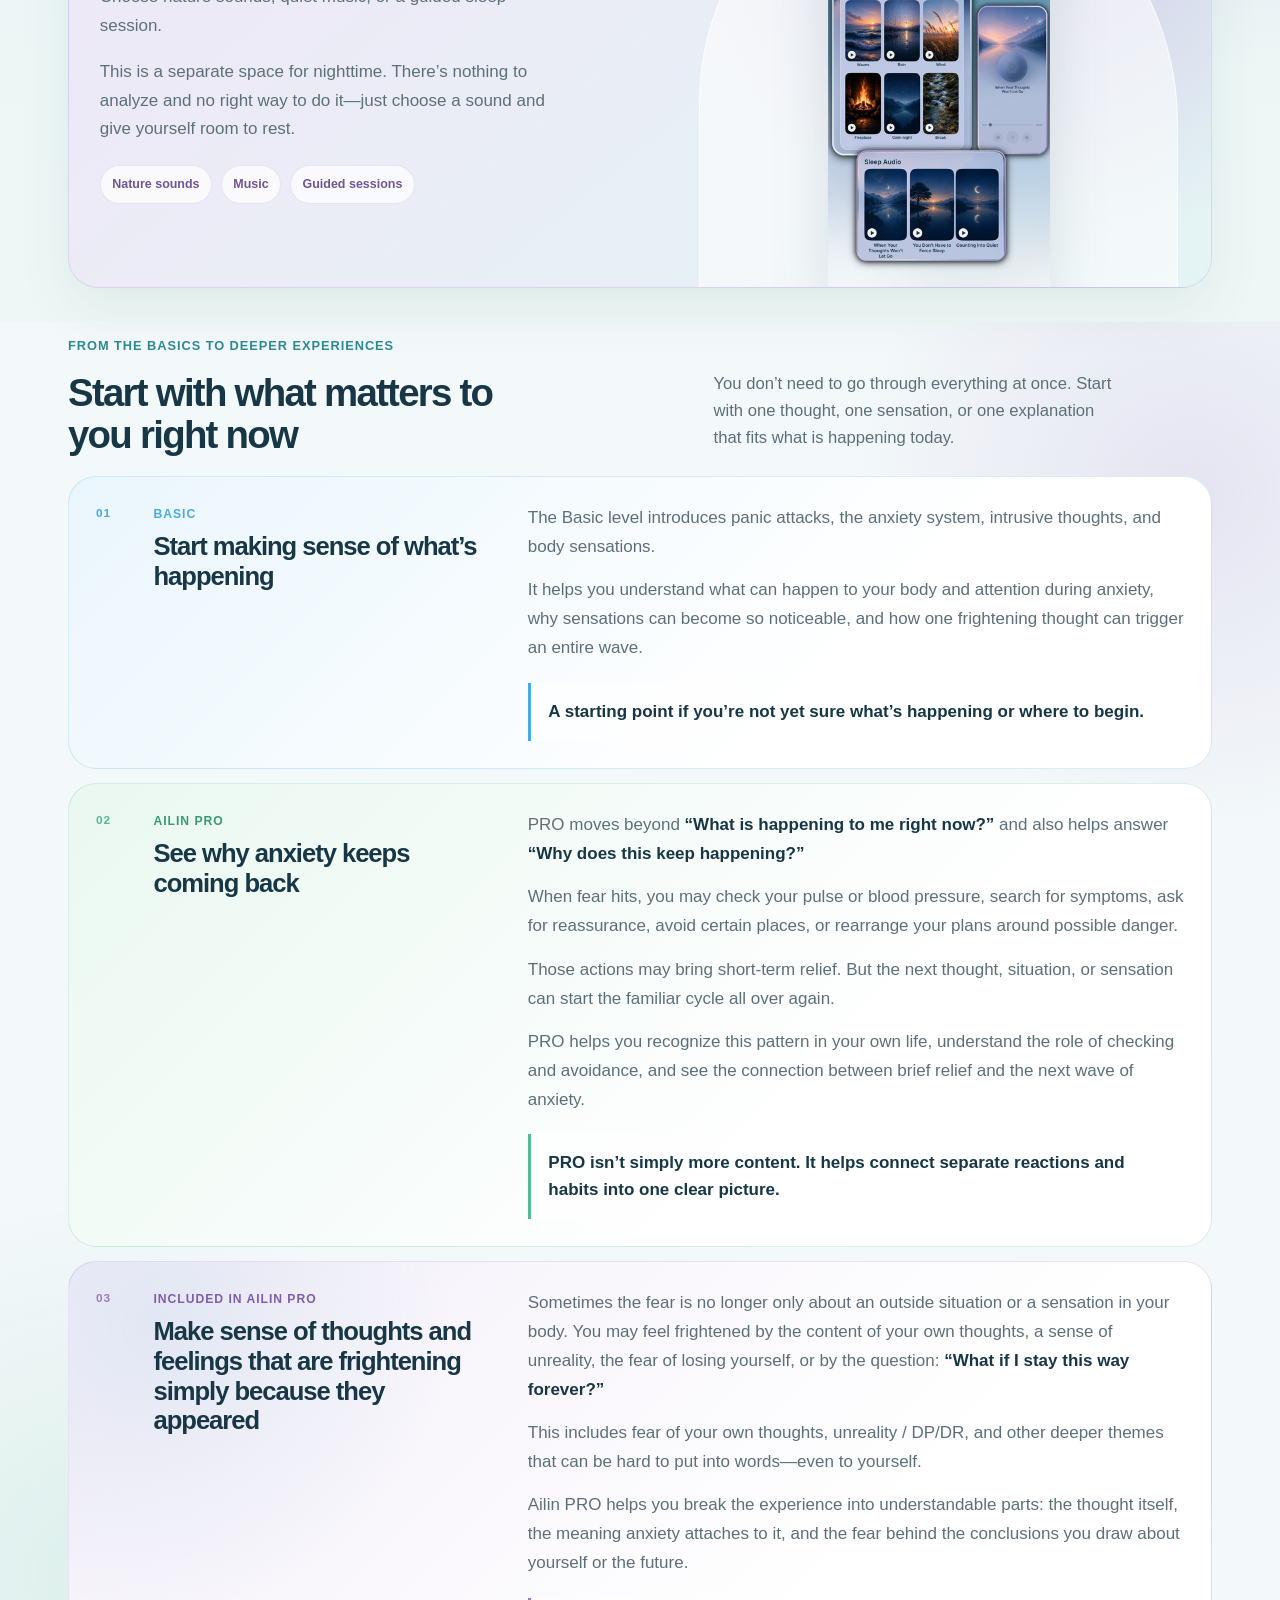
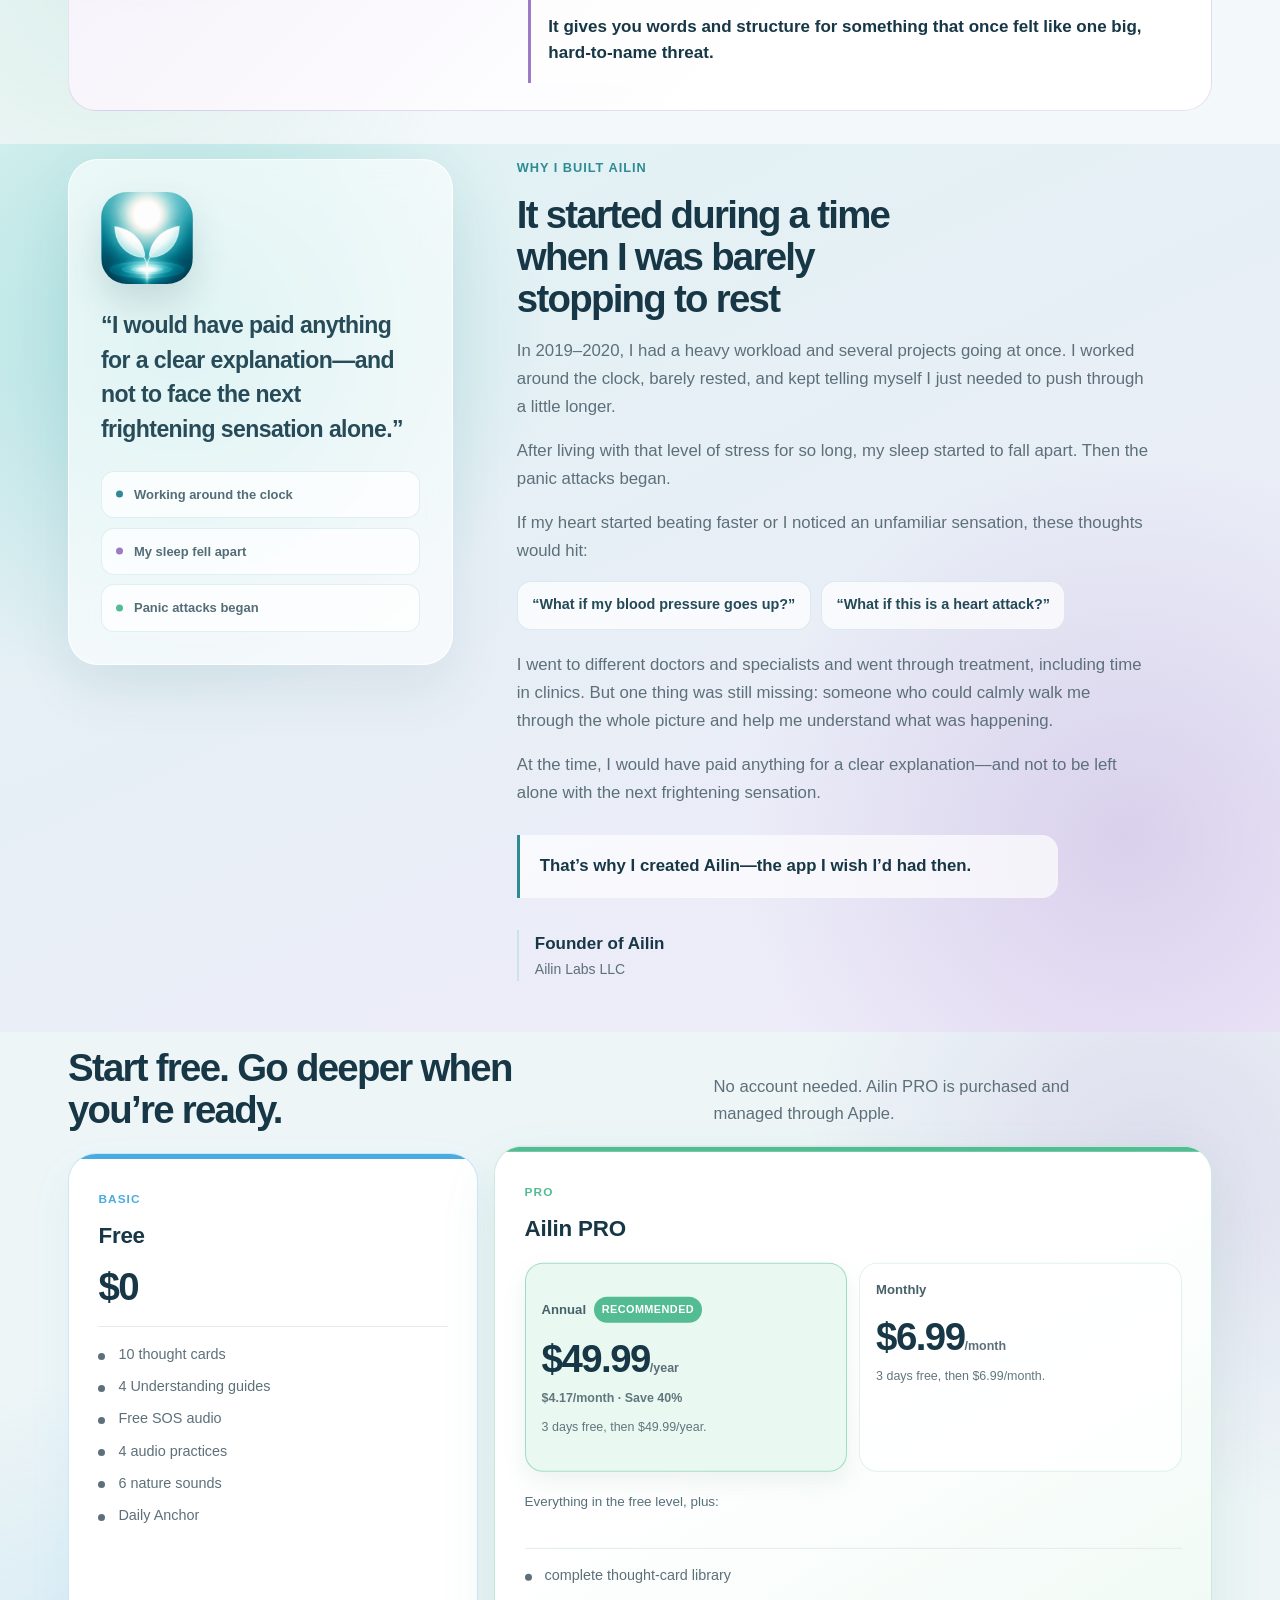
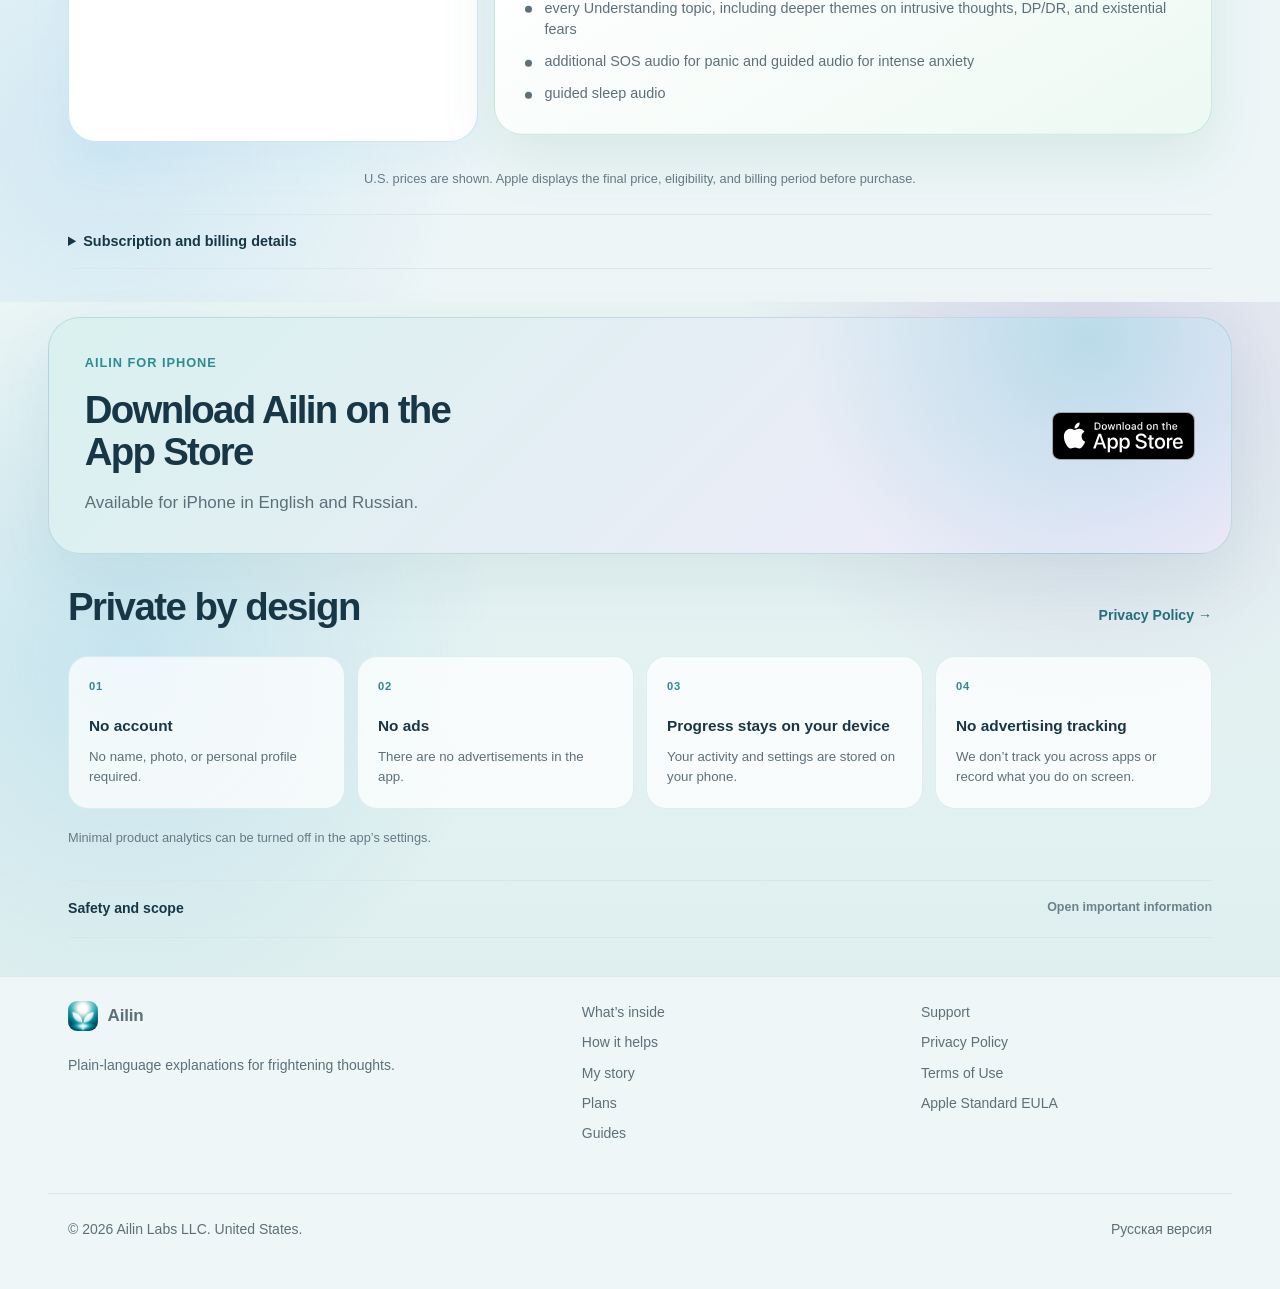
==== commit a555b7ca: "Add bilingual panic attacks guide" ====
--- a/index.html
+++ b/index.html
@@ -139,7 +139,7 @@
 </main>
 
 <footer class="site-footer landing-footer v3-footer">
-  <div class="wrap footer-grid"><div><a class="brand" href="./"><img class="brand-icon" src="assets/icon-512.png" alt=""> Ailin</a><p>Plain-language explanations for frightening thoughts.</p></div><nav aria-label="Site sections"><a href="#inside">What’s inside</a><a href="#how">How it helps</a><a href="#founder">My story</a><a href="#plans">Plans</a></nav><nav aria-label="Legal information and support"><a href="support.html">Support</a><a href="privacy.html">Privacy Policy</a><a href="terms.html">Terms of Use</a><a href="https://www.apple.com/legal/internet-services/itunes/dev/stdeula/" rel="noopener">Apple Standard EULA</a></nav></div>
+  <div class="wrap footer-grid"><div><a class="brand" href="./"><img class="brand-icon" src="assets/icon-512.png" alt=""> Ailin</a><p>Plain-language explanations for frightening thoughts.</p></div><nav aria-label="Site sections"><a href="#inside">What’s inside</a><a href="#how">How it helps</a><a href="#founder">My story</a><a href="#plans">Plans</a><a href="guides/">Guides</a></nav><nav aria-label="Legal information and support"><a href="support.html">Support</a><a href="privacy.html">Privacy Policy</a><a href="terms.html">Terms of Use</a><a href="https://www.apple.com/legal/internet-services/itunes/dev/stdeula/" rel="noopener">Apple Standard EULA</a></nav></div>
   <div class="wrap footer-bottom"><p>&copy; 2026 Ailin Labs LLC. United States.</p><a href="ru/" hreflang="ru" lang="ru">Русская версия</a></div>
 </footer>
 <script>
--- a/assets/styles.css
+++ b/assets/styles.css
@@ -4451,3 +4451,1995 @@
     height: 44px;
   }
 }
+
+/* ---------- Ailin Guides editorial system ---------- */
+
+.guide-page {
+  min-width: 0;
+  background:
+    radial-gradient(circle at 8% 7%, rgba(74, 171, 224, 0.12), transparent 24rem),
+    radial-gradient(circle at 92% 18%, rgba(155, 123, 197, 0.11), transparent 28rem),
+    #f5fafb;
+}
+
+.guide-page h1,
+.guide-page h2,
+.guide-page h3 {
+  overflow-wrap: normal;
+  word-break: normal;
+  hyphens: none;
+}
+
+.guide-header .site-nav a[aria-current="page"] { color: var(--accent); }
+.guide-page .guide-header .wrap { max-width: 72rem; }
+
+.guide-eyebrow,
+.guide-card-label,
+.guide-step-number {
+  margin: 0 0 0.7rem;
+  color: #1d747b;
+  font-size: 0.78rem;
+  font-weight: 750;
+  letter-spacing: 0.11em;
+  text-transform: uppercase;
+}
+
+.guide-lede {
+  max-width: 58ch;
+  margin: 0;
+  color: #526b75;
+  font-size: clamp(1.05rem, 1rem + 0.35vw, 1.25rem);
+  line-height: 1.62;
+}
+
+.guide-hub-hero { padding-block: clamp(3.5rem, 8vw, 7rem) clamp(2.25rem, 5vw, 4rem); }
+.guide-hub-intro { max-width: 66rem; }
+
+.guide-hub-intro h1 {
+  max-width: 17ch;
+  margin-bottom: 1.25rem;
+  font-size: clamp(2.5rem, 6vw, 5.25rem);
+  line-height: 0.98;
+  letter-spacing: -0.055em;
+}
+
+.guide-hub-list { padding-block: 0 clamp(4rem, 8vw, 7rem); }
+.guide-hub-list > .wrap { max-width: 66rem; }
+.guide-hub-list h2 { margin-bottom: 1.25rem; }
+
+.guide-card {
+  display: grid;
+  grid-template-columns: minmax(0, 1fr) auto;
+  align-items: end;
+  gap: 2rem;
+  padding: clamp(1.5rem, 4vw, 2.5rem);
+  border: 1px solid rgba(47, 139, 147, 0.19);
+  border-radius: 26px;
+  background:
+    radial-gradient(circle at 92% 8%, rgba(83, 188, 146, 0.18), transparent 18rem),
+    rgba(255, 255, 255, 0.88);
+  box-shadow: 0 24px 70px rgba(42, 96, 111, 0.09);
+}
+
+.guide-card h3 {
+  max-width: 29ch;
+  margin-bottom: 0.8rem;
+  font-size: clamp(1.55rem, 2.8vw, 2.25rem);
+  line-height: 1.15;
+}
+
+.guide-card h3 a { color: var(--text); text-decoration: none; }
+.guide-card h3 a:hover { color: var(--accent); }
+
+.guide-card p:not(.guide-card-label) {
+  max-width: 62ch;
+  margin: 0;
+  color: #5d727a;
+}
+
+.guide-card-link,
+.guide-inline-link {
+  display: inline-flex;
+  align-items: center;
+  gap: 0.45rem;
+  color: var(--accent);
+  font-weight: 700;
+  text-decoration: none;
+  white-space: nowrap;
+}
+
+.guide-card-link:hover,
+.guide-inline-link:hover { text-decoration: underline; }
+.guide-more { margin: 1.25rem 0 0; color: #586d75; font-size: 0.95rem; }
+
+.guide-article-hero {
+  padding-block: clamp(2rem, 5vw, 4.5rem) clamp(2.5rem, 6vw, 5rem);
+  border-bottom: 1px solid rgba(47, 139, 147, 0.13);
+  background:
+    radial-gradient(circle at 88% 20%, rgba(83, 188, 146, 0.19), transparent 25rem),
+    radial-gradient(circle at 6% 90%, rgba(74, 171, 224, 0.12), transparent 23rem),
+    rgba(248, 252, 252, 0.78);
+}
+
+.guide-article-hero > .wrap { max-width: 72rem; }
+
+.guide-breadcrumbs {
+  margin-bottom: clamp(2rem, 5vw, 3.5rem);
+  color: #586d75;
+  font-size: 0.88rem;
+}
+
+.guide-breadcrumbs ol {
+  display: flex;
+  flex-wrap: wrap;
+  gap: 0.35rem 0.65rem;
+  margin: 0;
+  padding: 0;
+  list-style: none;
+}
+
+.guide-breadcrumbs li { display: inline-flex; align-items: center; gap: 0.65rem; }
+.guide-breadcrumbs li:not(:last-child)::after { content: "/"; color: #9aabb1; }
+.guide-breadcrumbs a { color: inherit; text-decoration: none; }
+.guide-breadcrumbs a:hover { color: var(--accent); text-decoration: underline; }
+
+.guide-hero-grid {
+  display: grid;
+  grid-template-columns: minmax(0, 1.28fr) minmax(18rem, 0.72fr);
+  align-items: end;
+  gap: clamp(2rem, 6vw, 6rem);
+}
+
+.guide-hero-grid h1 {
+  max-width: 20ch;
+  margin-bottom: 1.4rem;
+  font-size: clamp(2.4rem, 5vw, 4.8rem);
+  line-height: 1.02;
+  letter-spacing: -0.052em;
+}
+
+.guide-hero-grid > div:first-child > p:last-child { margin: 1.5rem 0 0; color: #637880; }
+.guide-thoughts { display: grid; gap: 0.8rem; }
+
+.guide-thoughts p,
+.guide-pull-grid blockquote {
+  margin: 0;
+  padding: 1rem 1.1rem;
+  border: 1px solid rgba(47, 139, 147, 0.16);
+  border-radius: 16px;
+  background: rgba(255, 255, 255, 0.86);
+  color: #1d4653;
+  font-size: 1rem;
+  font-weight: 650;
+  line-height: 1.45;
+  box-shadow: 0 10px 28px rgba(42, 96, 111, 0.06);
+}
+
+.guide-thoughts p:nth-child(2) { margin-left: 1rem; }
+.guide-hero-close { max-width: 48rem; margin-top: clamp(2rem, 4vw, 3.25rem); }
+.guide-hero-close p { margin: 0 0 0.9rem; }
+.guide-byline { padding-top: 0.35rem; color: #586d75; font-size: 0.88rem; }
+.guide-byline span { margin-inline: 0.35rem; }
+
+.guide-section { padding-block: clamp(2.25rem, 5vw, 4.25rem); }
+.guide-section + .guide-section { padding-top: clamp(2.25rem, 5vw, 4.25rem); }
+.guide-prose { max-width: 50rem; }
+
+.guide-prose h2 {
+  max-width: 27ch;
+  margin-bottom: 1.15rem;
+  font-size: clamp(1.8rem, 3.2vw, 2.7rem);
+  line-height: 1.12;
+  letter-spacing: -0.035em;
+  scroll-margin-top: 6rem;
+}
+
+.guide-prose h3 { margin-top: 0; font-size: clamp(1.18rem, 2vw, 1.45rem); }
+.guide-prose p { margin: 0 0 1rem; }
+.guide-prose ul,
+.guide-prose ol:not(.guide-cycle) { margin: 0 0 1.25rem; padding-left: 1.35rem; }
+.guide-prose li { margin-bottom: 0.48rem; }
+.guide-prose li::marker { color: #3b9b9e; }
+.guide-section--answer { background: rgba(235, 247, 245, 0.72); }
+
+.guide-cycle {
+  display: grid;
+  grid-template-columns: repeat(3, minmax(0, 1fr));
+  gap: 0.8rem;
+  margin: 1.5rem 0 1.75rem;
+  padding: 0;
+  list-style: none;
+}
+
+.guide-cycle li {
+  min-width: 0;
+  min-height: 8.5rem;
+  margin: 0;
+  padding: 1rem;
+  border: 1px solid rgba(47, 139, 147, 0.17);
+  border-radius: 18px;
+  background: rgba(255, 255, 255, 0.88);
+}
+
+.guide-cycle span {
+  display: block;
+  margin-bottom: 1.25rem;
+  color: #3b9b9e;
+  font-size: 0.75rem;
+  font-weight: 800;
+  letter-spacing: 0.1em;
+}
+
+.guide-cycle strong { display: block; line-height: 1.35; }
+
+.guide-safety-note,
+.guide-disclaimer {
+  padding: 1rem 1.15rem;
+  border-left: 4px solid #d38a52;
+  border-radius: 0 14px 14px 0;
+  background: rgba(255, 247, 238, 0.9);
+}
+
+.guide-pull-grid {
+  display: grid;
+  grid-template-columns: repeat(3, minmax(0, 1fr));
+  gap: 0.8rem;
+  margin: 1.5rem 0;
+}
+
+.guide-quote {
+  margin: 1.15rem 0 1.4rem;
+  padding: 1rem 1.25rem;
+  border-left: 3px solid #43a5a8;
+  background: rgba(232, 245, 244, 0.78);
+  color: #214b57;
+  font-size: 1.08rem;
+  font-weight: 650;
+}
+
+.guide-section--example,
+.guide-founder-note,
+.guide-main-idea {
+  background:
+    radial-gradient(circle at 92% 12%, rgba(155, 123, 197, 0.12), transparent 21rem),
+    rgba(255, 255, 255, 0.64);
+}
+
+.guide-steps {
+  display: grid;
+  grid-template-columns: repeat(3, minmax(0, 1fr));
+  gap: 1rem;
+  margin-top: 1.75rem;
+}
+
+.guide-steps section {
+  min-width: 0;
+  padding: 1.25rem;
+  border: 1px solid rgba(47, 139, 147, 0.17);
+  border-radius: 18px;
+  background: rgba(255, 255, 255, 0.88);
+}
+
+.guide-steps section p:last-child { margin-bottom: 0; }
+.guide-step-number { margin-bottom: 1.25rem !important; }
+.guide-section--safety { background: rgba(255, 247, 238, 0.64); }
+
+.guide-product {
+  padding-block: clamp(3rem, 7vw, 6rem);
+  overflow: hidden;
+  background:
+    radial-gradient(circle at 14% 28%, rgba(67, 178, 179, 0.28), transparent 23rem),
+    radial-gradient(circle at 88% 70%, rgba(155, 123, 197, 0.22), transparent 26rem),
+    linear-gradient(145deg, #e8f7f6, #f1edf9);
+}
+
+.guide-product-grid {
+  display: grid;
+  grid-template-columns: minmax(0, 1fr) minmax(17rem, 0.65fr);
+  align-items: center;
+  gap: clamp(2rem, 7vw, 6rem);
+  max-width: 64rem;
+}
+
+.guide-product-copy h2 {
+  max-width: 15ch;
+  font-size: clamp(2rem, 4vw, 3.5rem);
+  line-height: 1.05;
+  letter-spacing: -0.045em;
+}
+
+.guide-product-copy > p:not(.guide-eyebrow) { max-width: 46ch; color: #526b75; }
+.guide-app-badge { display: inline-block; margin-top: 0.8rem; border-radius: 9px; }
+.guide-app-badge img { width: 150px; height: auto; }
+.guide-product-screen { width: min(100%, 310px); margin: 0 auto; }
+
+.guide-product-screen img {
+  width: 100%;
+  border-radius: 30px;
+  box-shadow: 0 28px 70px rgba(27, 73, 84, 0.22);
+}
+
+.guide-product-screen figcaption { margin-top: 0.75rem; color: #586d75; font-size: 0.82rem; text-align: center; }
+.guide-faq .guide-prose > section { padding-block: 1.3rem; border-top: 1px solid rgba(47, 139, 147, 0.15); }
+.guide-faq .guide-prose > section:last-child { border-bottom: 1px solid rgba(47, 139, 147, 0.15); }
+.guide-faq .guide-prose > section p:last-child { margin-bottom: 0; }
+
+.guide-question-list { display: grid; gap: 0.7rem; margin: 1.4rem 0; }
+
+.guide-question-list p {
+  margin: 0;
+  padding: 0.9rem 1rem;
+  border: 1px solid rgba(47, 139, 147, 0.15);
+  border-radius: 14px;
+  background: rgba(255, 255, 255, 0.82);
+  color: #214b57;
+  font-weight: 650;
+}
+
+.guide-final-cta { padding-block: clamp(2.5rem, 6vw, 4.5rem); }
+
+.guide-final-cta-inner {
+  display: flex;
+  align-items: center;
+  justify-content: space-between;
+  gap: 2rem;
+  max-width: 64rem;
+  padding-block: clamp(1.6rem, 4vw, 2.6rem);
+  border: 1px solid rgba(47, 139, 147, 0.19);
+  border-radius: 24px;
+  background: rgba(255, 255, 255, 0.88);
+  box-shadow: 0 20px 58px rgba(42, 96, 111, 0.08);
+}
+
+.guide-final-cta h2 { max-width: 20ch; margin-bottom: 0.6rem; font-size: clamp(1.65rem, 3vw, 2.5rem); }
+.guide-final-cta p { max-width: 52ch; margin: 0; color: #5d727a; }
+.guide-sources { padding-top: 1.5rem; color: #5d727a; font-size: 0.95rem; }
+.guide-sources h2 { color: var(--text); }
+.guide-footer { margin-top: 0; background: rgba(245, 250, 251, 0.94); }
+
+@media (prefers-color-scheme: dark) {
+  .guide-page {
+    background:
+      radial-gradient(circle at 8% 7%, rgba(74, 171, 224, 0.12), transparent 24rem),
+      radial-gradient(circle at 92% 18%, rgba(155, 123, 197, 0.12), transparent 28rem),
+      var(--bg);
+  }
+  .guide-lede,
+  .guide-card p:not(.guide-card-label),
+  .guide-hero-grid > div:first-child > p:last-child,
+  .guide-product-copy > p:not(.guide-eyebrow),
+  .guide-final-cta p,
+  .guide-sources { color: var(--text-2); }
+  .guide-card,
+  .guide-thoughts p,
+  .guide-pull-grid blockquote,
+  .guide-cycle li,
+  .guide-steps section,
+  .guide-question-list p,
+  .guide-final-cta-inner { background: rgba(36, 52, 68, 0.92); }
+  .guide-thoughts p,
+  .guide-pull-grid blockquote,
+  .guide-quote,
+  .guide-question-list p { color: var(--text); }
+  .guide-article-hero,
+  .guide-section--answer,
+  .guide-section--example,
+  .guide-founder-note,
+  .guide-main-idea,
+  .guide-section--safety,
+  .guide-product,
+  .guide-footer { background-color: var(--bg); }
+  .guide-safety-note,
+  .guide-disclaimer { background: rgba(107, 83, 22, 0.28); }
+}
+
+@media (max-width: 58rem) {
+  .guide-hero-grid,
+  .guide-product-grid { grid-template-columns: 1fr; }
+  .guide-thoughts { grid-template-columns: repeat(3, minmax(0, 1fr)); }
+  .guide-thoughts p:nth-child(2) { margin-left: 0; }
+  .guide-product-copy { text-align: center; }
+  .guide-product-copy h2,
+  .guide-product-copy > p:not(.guide-eyebrow) { margin-inline: auto; }
+  .guide-product-screen { width: min(70%, 310px); }
+  .guide-cycle,
+  .guide-steps { grid-template-columns: repeat(2, minmax(0, 1fr)); }
+}
+
+@media (max-width: 42rem) {
+  .guide-card { grid-template-columns: 1fr; align-items: start; gap: 1.25rem; }
+  .guide-card-link { white-space: normal; }
+  .guide-thoughts,
+  .guide-pull-grid,
+  .guide-cycle,
+  .guide-steps { grid-template-columns: 1fr; }
+  .guide-cycle li { min-height: auto; }
+  .guide-cycle span { margin-bottom: 0.65rem; }
+  .guide-final-cta-inner { align-items: flex-start; flex-direction: column; }
+  .guide-product-screen { width: min(88%, 310px); }
+}
+
+@media (max-width: 24rem) {
+  .guide-page .wrap { padding-inline: 1rem; }
+  .guide-hero-grid h1 { font-size: clamp(2rem, 11vw, 2.65rem); }
+  .guide-hub-intro h1 { font-size: clamp(2.2rem, 13vw, 3.2rem); }
+  .guide-thoughts p,
+  .guide-pull-grid blockquote,
+  .guide-steps section { padding: 0.9rem; }
+}
+
+/* ---------- Guides architecture polish (page-scoped) ---------- */
+
+.guide-page {
+  --guide-wide: 72.5rem;
+  --guide-read: 50rem;
+  --guide-teal: #236f79;
+  --guide-aqua: #eaf8f7;
+  --guide-mist: #eef7fb;
+  --guide-green: #eef9f4;
+  --guide-lavender: #f4f1fb;
+  --guide-milk: #fbfdfd;
+  --guide-warm: #fff8ef;
+  --guide-line: rgba(35, 111, 121, 0.17);
+  --guide-shadow: 0 24px 64px rgba(32, 79, 94, 0.1);
+  background: var(--guide-milk);
+}
+
+.guide-page .guide-header .wrap,
+.guide-page .guide-article-hero > .wrap,
+.guide-page .guide-section > .wrap,
+.guide-page .guide-product-story > .wrap,
+.guide-page .guide-final-cta > .wrap,
+.guide-page .guide-hub-hero > .wrap,
+.guide-page .guide-hub-list > .wrap {
+  max-width: var(--guide-wide);
+}
+
+.guide-page .guide-hub-hero {
+  padding-block: clamp(4rem, 7vw, 6.5rem) clamp(2.75rem, 5vw, 4.25rem);
+  background:
+    radial-gradient(circle at 12% 28%, rgba(92, 188, 205, 0.2), transparent 28rem),
+    radial-gradient(circle at 88% 20%, rgba(173, 153, 212, 0.16), transparent 28rem),
+    linear-gradient(135deg, #f4fbfb, #f8f7fc);
+}
+
+.guide-page .guide-hub-intro { max-width: 62rem; }
+
+.guide-page .guide-hub-intro h1 {
+  max-width: 18ch;
+  font-size: clamp(3rem, 5vw, 4.35rem);
+  line-height: 0.98;
+}
+
+.guide-page .guide-hub-list {
+  padding-block: clamp(3rem, 6vw, 5rem);
+  background: linear-gradient(180deg, rgba(238, 249, 246, 0.7), rgba(251, 253, 253, 0));
+}
+
+.guide-page .guide-card {
+  padding: clamp(1.75rem, 4vw, 3rem);
+  border-color: var(--guide-line);
+  border-radius: 30px;
+  background:
+    radial-gradient(circle at 88% 16%, rgba(106, 201, 169, 0.22), transparent 21rem),
+    linear-gradient(135deg, rgba(255, 255, 255, 0.96), rgba(246, 251, 252, 0.9));
+  box-shadow: var(--guide-shadow);
+}
+
+.guide-page .guide-card,
+.guide-page .guide-card h3 a,
+.guide-page .guide-card-link {
+  transition: border-color 180ms ease, color 180ms ease, transform 180ms ease, box-shadow 180ms ease;
+}
+
+.guide-page .guide-card:hover {
+  border-color: rgba(35, 111, 121, 0.3);
+  transform: translateY(-2px);
+  box-shadow: 0 28px 72px rgba(32, 79, 94, 0.13);
+}
+
+.guide-page .guide-article-hero {
+  padding-block: clamp(2rem, 4vw, 3.5rem) clamp(3.5rem, 6vw, 5rem);
+  background:
+    radial-gradient(circle at 84% 28%, rgba(103, 201, 174, 0.24), transparent 26rem),
+    radial-gradient(circle at 96% 76%, rgba(171, 145, 213, 0.2), transparent 24rem),
+    radial-gradient(circle at 4% 92%, rgba(80, 173, 215, 0.13), transparent 25rem),
+    linear-gradient(135deg, #f7fcfc, #f7f6fc);
+}
+
+.guide-page .guide-breadcrumbs { margin-bottom: clamp(2rem, 4vw, 3rem); }
+
+.guide-page .guide-hero-grid {
+  grid-template-columns: minmax(0, 1.32fr) minmax(19rem, 0.68fr);
+  align-items: start;
+  gap: 1.5rem clamp(3rem, 6vw, 5.75rem);
+}
+
+.guide-page .guide-hero-grid h1 {
+  max-width: 19ch;
+  margin-bottom: 1.35rem;
+  font-size: clamp(2.75rem, 4.25vw, 3.75rem);
+  line-height: 1.01;
+  letter-spacing: -0.048em;
+}
+
+.guide-page .guide-hero-grid > div:first-child > p:last-child {
+  max-width: 44rem;
+  margin-top: 1.75rem;
+}
+
+.guide-page .guide-thoughts {
+  position: relative;
+  grid-column: 2;
+  grid-row: 1 / span 2;
+  align-self: center;
+  gap: 0.9rem;
+  padding: clamp(1.25rem, 3vw, 2rem);
+  border: 1px solid rgba(58, 139, 147, 0.14);
+  border-radius: 30px;
+  background:
+    radial-gradient(circle at 84% 14%, rgba(161, 137, 206, 0.2), transparent 12rem),
+    linear-gradient(145deg, rgba(230, 249, 247, 0.88), rgba(249, 247, 253, 0.92));
+  box-shadow: var(--guide-shadow);
+}
+
+.guide-page .guide-thoughts::before {
+  content: "";
+  position: absolute;
+  inset: 18% 0 0 20%;
+  z-index: -1;
+  border-radius: 50%;
+  background: rgba(114, 205, 191, 0.18);
+  filter: blur(32px);
+}
+
+.guide-page .guide-thoughts p {
+  padding: 1.05rem 1.15rem;
+  border-color: rgba(35, 111, 121, 0.16);
+  border-radius: 18px;
+  background: rgba(255, 255, 255, 0.91);
+  box-shadow: 0 10px 30px rgba(39, 86, 98, 0.07);
+}
+
+.guide-page .guide-thoughts p:nth-child(2) { margin-left: 1.25rem; }
+
+.guide-page .guide-hero-close {
+  grid-column: 1;
+  max-width: 48rem;
+  margin-top: 0.35rem;
+  padding-top: 1.25rem;
+  border-top: 1px solid rgba(35, 111, 121, 0.14);
+}
+
+.guide-page .guide-hero-close p { margin: 0 0 0.85rem; }
+.guide-page .guide-byline { margin-top: 1.2rem !important; }
+
+.guide-page .guide-section,
+.guide-page .guide-section + .guide-section {
+  padding-block: clamp(4rem, 5.5vw, 5rem);
+}
+
+.guide-page .guide-prose { max-width: var(--guide-wide); }
+
+.guide-page .guide-prose > h2,
+.guide-page .guide-prose > p,
+.guide-page .guide-prose > ul,
+.guide-page .guide-prose > ol:not(.guide-cycle),
+.guide-page .guide-prose > .guide-quote,
+.guide-page .guide-prose > .guide-safety-note {
+  max-width: var(--guide-read);
+}
+
+.guide-page .guide-prose > h2 {
+  margin-bottom: 1.4rem;
+  font-size: clamp(2rem, 3vw, 2.85rem);
+  line-height: 1.08;
+}
+
+.guide-page .guide-prose > p,
+.guide-page .guide-prose > ul,
+.guide-page .guide-prose > ol:not(.guide-cycle) {
+  font-size: 1.04rem;
+  line-height: 1.72;
+}
+
+.guide-page .guide-section--answer { background: #f9fbfb; }
+.guide-page .guide-section--definition { background: var(--guide-milk); }
+.guide-page .guide-section--body { background: linear-gradient(135deg, var(--guide-mist), #f5fbfb); }
+.guide-page .guide-section--fear { background: linear-gradient(135deg, #fafcfc, var(--guide-lavender)); }
+.guide-page .guide-section--checking,
+.guide-page .guide-section--maintains { background: linear-gradient(135deg, var(--guide-lavender), #fafcfc); }
+.guide-page .guide-section--action { background: linear-gradient(135deg, var(--guide-green), var(--guide-aqua)); }
+.guide-page .guide-faq,
+.guide-page .guide-sources { background: #f7fafb; }
+
+.guide-page .guide-cycle {
+  position: relative;
+  grid-template-columns: repeat(3, minmax(0, 1fr));
+  gap: 1.1rem 1.6rem;
+  max-width: var(--guide-wide);
+  margin-block: 2rem;
+  counter-reset: guide-cycle;
+}
+
+.guide-page .guide-cycle li {
+  position: relative;
+  display: flex;
+  min-height: 9.2rem;
+  flex-direction: column;
+  justify-content: space-between;
+  padding: 1.3rem;
+  border-color: rgba(35, 111, 121, 0.18);
+  border-radius: 22px;
+  background:
+    radial-gradient(circle at 100% 0%, rgba(83, 188, 146, 0.12), transparent 8rem),
+    rgba(255, 255, 255, 0.95);
+  box-shadow: 0 16px 38px rgba(39, 86, 98, 0.07);
+}
+
+.guide-page .guide-cycle li:nth-child(4) { grid-column: 3; grid-row: 2; }
+.guide-page .guide-cycle li:nth-child(5) { grid-column: 2; grid-row: 2; }
+.guide-page .guide-cycle li:nth-child(6) { grid-column: 1; grid-row: 2; }
+
+.guide-page .guide-cycle li::after {
+  content: "→";
+  position: absolute;
+  top: 50%;
+  right: -1.35rem;
+  color: #63aeb1;
+  font-size: 1.15rem;
+  transform: translateY(-50%);
+}
+
+.guide-page .guide-cycle li:nth-child(3)::after {
+  content: "↓";
+  top: auto;
+  right: 50%;
+  bottom: -1.45rem;
+  transform: translateX(50%);
+}
+
+.guide-page .guide-cycle li:nth-child(4)::after,
+.guide-page .guide-cycle li:nth-child(5)::after {
+  content: "←";
+  right: auto;
+  left: -1.35rem;
+}
+
+.guide-page .guide-cycle li:nth-child(6)::after { content: none; }
+
+.guide-page .guide-cycle span {
+  margin-bottom: 1rem;
+  color: #27868c;
+}
+
+.guide-page .guide-cycle strong {
+  max-width: 19ch;
+  font-size: 1.08rem;
+}
+
+.guide-page .guide-safety-note,
+.guide-page .guide-disclaimer {
+  padding: 1.25rem 1.4rem;
+  border-left-color: #cf8c55;
+  border-radius: 0 18px 18px 0;
+  background: rgba(255, 248, 239, 0.96);
+}
+
+.guide-page .guide-pull-grid {
+  gap: 1rem;
+  max-width: var(--guide-wide);
+  margin-block: 2rem;
+}
+
+.guide-page .guide-pull-grid blockquote {
+  display: flex;
+  min-height: 10.5rem;
+  flex-direction: column;
+  justify-content: space-between;
+  gap: 1.15rem;
+  padding: 1.4rem;
+  border-radius: 22px;
+  background: rgba(255, 255, 255, 0.94);
+}
+
+.guide-page .guide-pull-grid blockquote span {
+  color: #3d7781;
+  font-size: 0.82rem;
+  font-weight: 700;
+  letter-spacing: 0.04em;
+}
+
+.guide-page .guide-pull-grid blockquote strong {
+  color: #153f4e;
+  font-size: 1.08rem;
+  line-height: 1.45;
+}
+
+.guide-page .guide-section--example {
+  padding-block: clamp(4rem, 6vw, 5.5rem);
+  background:
+    radial-gradient(circle at 92% 12%, rgba(169, 144, 211, 0.2), transparent 28rem),
+    linear-gradient(140deg, #fafcfc, #f4f1fa);
+}
+
+.guide-page .guide-case-study {
+  padding: clamp(1.5rem, 4vw, 3rem);
+  border: 1px solid rgba(82, 101, 151, 0.14);
+  border-radius: 32px;
+  background: rgba(255, 255, 255, 0.78);
+  box-shadow: var(--guide-shadow);
+}
+
+.guide-page .guide-case-study > h2 { max-width: 26ch; }
+
+.guide-page .guide-case-flow {
+  display: grid;
+  grid-template-columns: repeat(3, minmax(0, 1fr));
+  gap: 1rem;
+  margin-top: 2rem;
+}
+
+.guide-page .guide-case-step {
+  position: relative;
+  min-width: 0;
+  padding: 1.35rem;
+  border: 1px solid rgba(82, 101, 151, 0.15);
+  border-radius: 22px;
+  background: rgba(252, 251, 255, 0.9);
+}
+
+.guide-page .guide-case-step:not(:last-child)::after {
+  content: "→";
+  position: absolute;
+  top: 50%;
+  right: -0.82rem;
+  z-index: 1;
+  color: #8a78ad;
+  transform: translateY(-50%);
+}
+
+.guide-page .guide-case-step p:last-child,
+.guide-page .guide-case-step .guide-quote:last-child { margin-bottom: 0; }
+
+.guide-page .guide-case-step .guide-quote {
+  margin: 1rem 0 0;
+  padding: 0.95rem 1rem;
+  border-radius: 0 14px 14px 0;
+  font-size: 1rem;
+}
+
+.guide-page .guide-case-followup {
+  display: grid;
+  grid-template-columns: minmax(0, 1fr) minmax(0, 1fr);
+  gap: 0.75rem 2rem;
+  margin-top: 2rem;
+  padding-top: 2rem;
+  border-top: 1px solid rgba(82, 101, 151, 0.14);
+}
+
+.guide-page .guide-case-followup > p:first-child { grid-column: 1 / -1; margin-bottom: 0; }
+.guide-page .guide-case-followup ul { margin: 0; }
+.guide-page .guide-case-followup > p:last-child {
+  align-self: start;
+  margin: 0;
+  padding: 1.15rem 1.25rem;
+  border-radius: 18px;
+  background: rgba(236, 247, 246, 0.82);
+}
+
+.guide-page .guide-checking-layout {
+  display: grid;
+  grid-template-columns: minmax(0, 1.05fr) minmax(0, 0.95fr);
+  gap: 1.25rem;
+  max-width: var(--guide-wide);
+  margin-top: 1.75rem;
+}
+
+.guide-page .guide-checking-layout > ul,
+.guide-page .guide-checking-layout > div {
+  margin: 0;
+  padding: 1.4rem 1.5rem;
+  border: 1px solid rgba(99, 82, 143, 0.13);
+  border-radius: 22px;
+  background: rgba(255, 255, 255, 0.82);
+}
+
+.guide-page .guide-checking-layout > ul { padding-left: 2.7rem; }
+.guide-page .guide-checking-layout > div p:last-child { margin-bottom: 0; }
+
+.guide-page .guide-steps {
+  grid-template-columns: repeat(3, minmax(0, 1fr));
+  gap: 1rem;
+  max-width: var(--guide-wide);
+  align-items: stretch;
+}
+
+.guide-page .guide-steps section {
+  padding: 1.5rem;
+  border-radius: 22px;
+  background: rgba(255, 255, 255, 0.91);
+  box-shadow: 0 16px 38px rgba(39, 86, 98, 0.06);
+}
+
+.guide-page .guide-steps h3 {
+  min-height: 3.8rem;
+  font-size: 1.28rem;
+  line-height: 1.3;
+}
+
+.guide-page .guide-section--breathing {
+  padding-block: clamp(3.5rem, 5vw, 4.5rem);
+  background: #f9fcfc;
+}
+
+.guide-page .guide-section--breathing > .guide-prose {
+  padding: clamp(1.5rem, 4vw, 2.75rem);
+  border: 1px solid rgba(35, 111, 121, 0.15);
+  border-radius: 28px;
+  background:
+    radial-gradient(circle at 92% 12%, rgba(103, 201, 174, 0.18), transparent 18rem),
+    linear-gradient(135deg, var(--guide-aqua), #f6fbfb);
+}
+
+.guide-page .guide-section--safety {
+  background: #fcfbf8;
+}
+
+.guide-page .guide-section--safety > .guide-prose {
+  padding: clamp(1.5rem, 4vw, 2.75rem);
+  border: 1px solid rgba(182, 128, 75, 0.18);
+  border-radius: 28px;
+  background:
+    radial-gradient(circle at 92% 10%, rgba(229, 183, 122, 0.15), transparent 20rem),
+    var(--guide-warm);
+}
+
+.guide-page .guide-product-story {
+  padding-block: clamp(4rem, 7vw, 6rem);
+  overflow: hidden;
+  background:
+    radial-gradient(circle at 8% 25%, rgba(63, 176, 178, 0.3), transparent 25rem),
+    radial-gradient(circle at 92% 76%, rgba(159, 128, 207, 0.24), transparent 29rem),
+    linear-gradient(140deg, #e5f7f5, #f1eef9);
+}
+
+.guide-page .guide-product-story-grid {
+  display: grid;
+  grid-template-columns: minmax(0, 1.08fr) minmax(21rem, 0.92fr);
+  align-items: center;
+  gap: clamp(2rem, 6vw, 5rem);
+}
+
+.guide-page .guide-section--product-intro,
+.guide-page .guide-product {
+  padding: 0;
+  background: transparent;
+}
+
+.guide-page .guide-section--product-intro .guide-prose { max-width: none; }
+.guide-page .guide-section--product-intro .guide-prose > :is(h2, p, .guide-quote) { max-width: 43rem; }
+
+.guide-page .guide-product {
+  overflow: visible;
+  padding: clamp(1.5rem, 3vw, 2rem);
+  border: 1px solid rgba(35, 111, 121, 0.15);
+  border-radius: 32px;
+  background: rgba(255, 255, 255, 0.58);
+  box-shadow: var(--guide-shadow);
+}
+
+.guide-page .guide-product-grid {
+  grid-template-columns: 1fr;
+  gap: 1.5rem;
+  max-width: none;
+}
+
+.guide-page .guide-product-copy { text-align: left; }
+
+.guide-page .guide-product-copy h2 {
+  max-width: 15ch;
+  margin-bottom: 1rem;
+  font-size: clamp(2.2rem, 3.5vw, 3.15rem);
+  line-height: 1.02;
+}
+
+.guide-page .guide-app-badge {
+  border-radius: 10px;
+  transition: transform 180ms ease, box-shadow 180ms ease;
+}
+
+.guide-page .guide-app-badge:hover,
+.guide-page .guide-app-badge:focus-visible {
+  transform: translateY(-2px);
+  box-shadow: 0 10px 24px rgba(22, 57, 68, 0.18);
+}
+
+.guide-page .guide-product-screen { width: min(100%, 330px); }
+
+.guide-page .guide-founder-note {
+  background: #fbfdfd;
+}
+
+.guide-page .guide-founder-card {
+  padding: clamp(1.75rem, 4vw, 3rem);
+  border: 1px solid rgba(35, 111, 121, 0.14);
+  border-radius: 30px;
+  background:
+    radial-gradient(circle at 90% 12%, rgba(106, 201, 169, 0.18), transparent 20rem),
+    linear-gradient(135deg, rgba(239, 249, 247, 0.9), rgba(247, 245, 252, 0.92));
+  box-shadow: var(--guide-shadow);
+}
+
+.guide-page .guide-founder-card > :is(h2, p) { max-width: 48rem; }
+
+.guide-page .guide-faq-list { max-width: 62rem; }
+
+.guide-page .guide-faq-list details {
+  margin-top: 0.85rem;
+  border: 1px solid rgba(35, 111, 121, 0.15);
+  border-radius: 18px;
+  background: rgba(255, 255, 255, 0.9);
+  box-shadow: 0 10px 30px rgba(39, 86, 98, 0.05);
+}
+
+.guide-page .guide-faq-list summary {
+  position: relative;
+  padding: 1.2rem 3.5rem 1.2rem 1.3rem;
+  color: #173f4d;
+  font-size: 1.08rem;
+  font-weight: 720;
+  line-height: 1.4;
+  cursor: pointer;
+  list-style: none;
+}
+
+.guide-page .guide-faq-list summary::-webkit-details-marker { display: none; }
+
+.guide-page .guide-faq-list summary::after {
+  content: "+";
+  position: absolute;
+  top: 50%;
+  right: 1.25rem;
+  width: 1.6rem;
+  height: 1.6rem;
+  border-radius: 50%;
+  background: #e5f4f3;
+  color: var(--guide-teal);
+  font-size: 1.2rem;
+  line-height: 1.5rem;
+  text-align: center;
+  transform: translateY(-50%);
+}
+
+.guide-page .guide-faq-list details[open] summary::after { content: "−"; }
+
+.guide-page .guide-faq-list summary:focus-visible {
+  outline: 3px solid rgba(46, 151, 159, 0.36);
+  outline-offset: 3px;
+  border-radius: 16px;
+}
+
+.guide-page .guide-faq-answer {
+  max-width: 50rem;
+  padding: 0 1.3rem 1.25rem;
+  color: var(--text);
+}
+
+.guide-page .guide-faq-answer p:last-child { margin-bottom: 0; }
+
+.guide-page .guide-main-idea {
+  background:
+    radial-gradient(circle at 88% 10%, rgba(168, 141, 209, 0.13), transparent 24rem),
+    #fbfcfd;
+}
+
+.guide-page .guide-question-list {
+  max-width: var(--guide-read);
+  grid-template-columns: repeat(2, minmax(0, 1fr));
+}
+
+.guide-page .guide-final-cta {
+  background: linear-gradient(180deg, #fbfcfd, #f2f9f8);
+}
+
+.guide-page .guide-final-cta-inner {
+  max-width: var(--guide-wide);
+  padding: clamp(1.75rem, 4vw, 3rem);
+  border-radius: 28px;
+}
+
+.guide-page .guide-sources { padding-block: clamp(3.5rem, 5vw, 4.5rem); }
+
+.guide-page .guide-sources-card {
+  padding: clamp(1.5rem, 4vw, 2.5rem);
+  border: 1px solid rgba(35, 111, 121, 0.14);
+  border-radius: 26px;
+  background: rgba(255, 255, 255, 0.78);
+}
+
+.guide-page .guide-sources-card > ul {
+  display: grid;
+  grid-template-columns: repeat(2, minmax(0, 1fr));
+  gap: 0.65rem 2.25rem;
+  max-width: var(--guide-wide);
+}
+
+.guide-page .guide-sources-card .guide-disclaimer { margin-top: 1.5rem; }
+
+/* ---------- Guides article density polish (page-scoped) ---------- */
+
+.guide-page.guide-article-page {
+  --guide-aqua: #e0f5f3;
+  --guide-mist: #e5f2f8;
+  --guide-green: #e5f6ee;
+  --guide-lavender: #ede8f8;
+  --guide-warm: #fff3e5;
+  --guide-line: rgba(35, 111, 121, 0.23);
+}
+
+.guide-page.guide-article-page .guide-article-hero {
+  padding-block: 1.75rem 2.5rem;
+  background:
+    radial-gradient(circle at 84% 28%, rgba(103, 201, 174, 0.29), transparent 26rem),
+    radial-gradient(circle at 96% 76%, rgba(171, 145, 213, 0.24), transparent 24rem),
+    radial-gradient(circle at 4% 92%, rgba(80, 173, 215, 0.16), transparent 25rem),
+    linear-gradient(135deg, #f3fbfb, #f3f1fa);
+}
+
+.guide-page.guide-article-page .guide-breadcrumbs { margin-bottom: 1.25rem; }
+
+.guide-page.guide-article-page .guide-hero-grid {
+  grid-template-columns: minmax(0, 1.5fr) minmax(18rem, 0.5fr);
+  gap: 1.1rem clamp(2.5rem, 4.5vw, 4rem);
+}
+
+.guide-page.guide-article-page .guide-hero-grid h1 {
+  max-width: 24ch;
+  margin-bottom: 1rem;
+  font-size: clamp(2.75rem, 3.65vw, 3.375rem);
+  line-height: 1.02;
+}
+
+.guide-page.guide-article-page .guide-hero-grid > div:first-child > p:last-child { margin-top: 1.15rem; }
+
+.guide-page.guide-article-page .guide-thoughts {
+  gap: 0.7rem;
+  padding: 1.25rem;
+  border-color: rgba(35, 111, 121, 0.22);
+  background:
+    radial-gradient(circle at 84% 14%, rgba(161, 137, 206, 0.24), transparent 12rem),
+    linear-gradient(145deg, rgba(218, 244, 241, 0.94), rgba(244, 240, 250, 0.95));
+}
+
+.guide-page.guide-article-page .guide-thoughts p { padding: 0.9rem 1rem; }
+
+.guide-page.guide-article-page .guide-hero-close {
+  margin-top: 0.15rem;
+  padding-top: 1rem;
+}
+
+.guide-page.guide-article-page .guide-hero-close p { margin-bottom: 0.65rem; }
+.guide-page.guide-article-page .guide-byline { margin-top: 0.85rem !important; }
+
+.guide-page.guide-article-page .guide-article-nav {
+  border-bottom: 1px solid var(--guide-line);
+  background: rgba(248, 252, 252, 0.96);
+}
+
+.guide-page.guide-article-page .guide-article-nav .wrap {
+  display: flex;
+  max-width: var(--guide-wide);
+  flex-wrap: wrap;
+  gap: 0.55rem;
+  padding-block: 0.8rem;
+}
+
+.guide-page.guide-article-page .guide-article-nav a {
+  padding: 0.55rem 0.8rem;
+  border: 1px solid rgba(35, 111, 121, 0.18);
+  border-radius: 999px;
+  background: rgba(255, 255, 255, 0.78);
+  color: #245d68;
+  font-size: 0.88rem;
+  font-weight: 700;
+  line-height: 1.2;
+  text-decoration: none;
+}
+
+.guide-page.guide-article-page .guide-article-nav a:hover,
+.guide-page.guide-article-page .guide-article-nav a:focus-visible {
+  border-color: rgba(35, 111, 121, 0.38);
+  background: #fff;
+  color: var(--accent);
+}
+
+.guide-page.guide-article-page .guide-section,
+.guide-page.guide-article-page .guide-section + .guide-section { padding-block: 2.25rem; }
+
+.guide-page.guide-article-page .guide-prose > h2 { margin-bottom: 1rem; }
+
+.guide-page.guide-article-page .guide-prose > p,
+.guide-page.guide-article-page .guide-prose > ul,
+.guide-page.guide-article-page .guide-prose > ol:not(.guide-cycle) {
+  line-height: 1.5;
+}
+
+.guide-page.guide-article-page article :is(p, li) { line-height: 1.5; }
+.guide-page.guide-article-page .guide-prose p { margin-bottom: 0.5rem; }
+.guide-page.guide-article-page .guide-prose li { margin-bottom: 0.25rem; }
+
+.guide-page.guide-article-page .guide-prose > ul,
+.guide-page.guide-article-page .guide-prose > ol:not(.guide-cycle) { margin-bottom: 0.8rem; }
+
+.guide-page.guide-article-page .guide-quote {
+  margin-block: 0.8rem 1rem;
+  padding: 0.85rem 1rem;
+}
+
+.guide-page.guide-article-page .guide-section--answer { background: #f3f9f8; }
+.guide-page.guide-article-page .guide-section--definition { background: #fbfdfd; }
+.guide-page.guide-article-page .guide-section--body { background: linear-gradient(135deg, var(--guide-mist), #eef8f7); }
+.guide-page.guide-article-page .guide-section--fear { background: linear-gradient(135deg, #f7fafb, var(--guide-lavender)); }
+.guide-page.guide-article-page .guide-section--checking,
+.guide-page.guide-article-page .guide-section--maintains { background: linear-gradient(135deg, var(--guide-lavender), #f8fafb); }
+.guide-page.guide-article-page .guide-section--action { background: linear-gradient(135deg, var(--guide-green), var(--guide-aqua)); }
+.guide-page.guide-article-page .guide-faq,
+.guide-page.guide-article-page .guide-sources { background: #f2f8f9; }
+
+.guide-page.guide-article-page .guide-cycle {
+  gap: 0.9rem 1.45rem;
+  margin-block: 1.25rem;
+}
+
+.guide-page.guide-article-page .guide-cycle li {
+  min-height: 7.25rem;
+  padding: 1.1rem;
+  border-color: rgba(35, 111, 121, 0.24);
+}
+
+.guide-page.guide-article-page .guide-cycle span { margin-bottom: 0.65rem; }
+
+.guide-page.guide-article-page .guide-safety-note,
+.guide-page.guide-article-page .guide-disclaimer { padding: 1rem 1.2rem; }
+
+.guide-page.guide-article-page .guide-pull-grid {
+  gap: 0.9rem;
+  margin-block: 1.25rem;
+}
+
+.guide-page.guide-article-page .guide-pull-grid blockquote {
+  min-height: 8rem;
+  gap: 0.85rem;
+  padding: 1.2rem;
+  border: 1px solid rgba(35, 111, 121, 0.2);
+}
+
+.guide-page.guide-article-page .guide-section--example {
+  padding-block: 2.25rem;
+  background:
+    radial-gradient(circle at 92% 12%, rgba(169, 144, 211, 0.24), transparent 28rem),
+    linear-gradient(140deg, #f8fbfb, #eee9f8);
+}
+
+.guide-page.guide-article-page .guide-case-study {
+  padding: 2rem;
+  border-color: rgba(82, 101, 151, 0.22);
+}
+
+.guide-page.guide-article-page .guide-case-flow { margin-top: 1.25rem; }
+
+.guide-page.guide-article-page .guide-case-step {
+  padding: 1.2rem;
+  border-color: rgba(82, 101, 151, 0.22);
+}
+
+.guide-page.guide-article-page .guide-case-followup {
+  margin-top: 1.25rem;
+  padding-top: 1.25rem;
+}
+
+.guide-page.guide-article-page .guide-product-bridge {
+  margin: 1.25rem 0 0;
+  padding-top: 1rem;
+  border-top: 1px solid rgba(82, 101, 151, 0.16);
+}
+
+.guide-page.guide-article-page .guide-product-bridge a {
+  color: var(--accent);
+  font-weight: 750;
+  text-decoration: none;
+}
+
+.guide-page.guide-article-page .guide-product-bridge a:hover { text-decoration: underline; }
+
+.guide-page.guide-article-page .guide-checking-layout {
+  gap: 1rem;
+  margin-top: 1.15rem;
+}
+
+.guide-page.guide-article-page .guide-checking-layout > ul,
+.guide-page.guide-article-page .guide-checking-layout > div {
+  padding: 1.2rem 1.3rem;
+  border-color: rgba(99, 82, 143, 0.2);
+}
+
+.guide-page.guide-article-page .guide-checking-layout > ul { padding-left: 2.5rem; }
+
+.guide-page.guide-article-page .guide-steps {
+  gap: 0.9rem;
+  margin-top: 1.25rem;
+}
+
+.guide-page.guide-article-page .guide-steps section {
+  padding: 1.35rem;
+  border: 1px solid rgba(35, 111, 121, 0.22);
+}
+
+.guide-page.guide-article-page .guide-step-number { margin-bottom: 0.8rem !important; }
+
+.guide-page.guide-article-page .guide-maintains-grid {
+  display: grid;
+  grid-template-columns: minmax(0, 1.15fr) minmax(0, 0.85fr);
+  gap: 1rem;
+}
+
+.guide-page.guide-article-page .guide-maintains-grid > div {
+  padding: 1.25rem 1.35rem;
+  border: 1px solid rgba(99, 82, 143, 0.2);
+  border-radius: 22px;
+  background: rgba(255, 255, 255, 0.82);
+}
+
+.guide-page.guide-article-page .guide-maintains-grid ul { margin-bottom: 0; }
+.guide-page.guide-article-page .guide-maintains-grid p:last-child { margin-bottom: 0; }
+
+.guide-page.guide-article-page .guide-section--breathing { padding-block: 2.5rem 1rem; }
+.guide-page.guide-article-page .guide-section--safety { padding-block: 1rem 2.5rem; }
+
+.guide-page.guide-article-page .guide-section--breathing > .guide-prose,
+.guide-page.guide-article-page .guide-section--safety > .guide-prose { padding: 1.75rem 2rem; }
+
+.guide-page.guide-article-page .guide-section--safety > .guide-prose {
+  border-color: rgba(182, 128, 75, 0.26);
+  background:
+    radial-gradient(circle at 92% 10%, rgba(229, 183, 122, 0.19), transparent 20rem),
+    var(--guide-warm);
+}
+
+.guide-page.guide-article-page .guide-product-story {
+  padding-block: 2.125rem;
+  background:
+    radial-gradient(circle at 8% 25%, rgba(63, 176, 178, 0.35), transparent 25rem),
+    radial-gradient(circle at 92% 76%, rgba(159, 128, 207, 0.28), transparent 29rem),
+    linear-gradient(140deg, #dff4f1, #ebe6f6);
+}
+
+.guide-page.guide-article-page .guide-product-story-grid { gap: clamp(2rem, 4vw, 3.5rem); }
+
+.guide-page.guide-article-page .guide-section--product-intro .guide-prose > h2 { margin-bottom: 1rem; }
+
+.guide-page.guide-article-page .guide-product {
+  padding: 1.25rem;
+  border-color: rgba(35, 111, 121, 0.22);
+}
+
+.guide-page.guide-article-page .guide-product-grid { gap: 1rem; }
+
+.guide-page.guide-article-page .guide-product-copy h2 {
+  margin-bottom: 0.75rem;
+  font-size: clamp(2rem, 3vw, 2.75rem);
+}
+
+.guide-page.guide-article-page .guide-product-screen { width: min(100%, 250px); }
+
+.guide-page.guide-article-page .guide-product-screen img {
+  width: auto;
+  max-height: 540px;
+  margin-inline: auto;
+}
+
+.guide-page.guide-article-page .guide-founder-note { padding-block: 1.875rem; }
+
+.guide-page.guide-article-page .guide-founder-card {
+  padding: 1.6rem 1.75rem;
+  border-color: rgba(35, 111, 121, 0.21);
+}
+
+.guide-page.guide-article-page .guide-founder-card > h2 { margin-bottom: 0.9rem; }
+
+.guide-page.guide-article-page .guide-faq { padding-block: 1.875rem; }
+.guide-page.guide-article-page .guide-faq-list details { margin-top: 0.65rem; }
+.guide-page.guide-article-page .guide-faq-list summary { padding-block: 1rem; }
+.guide-page.guide-article-page .guide-faq-answer { padding-bottom: 1rem; }
+
+.guide-page.guide-article-page .guide-final-band {
+  padding-block: 2.125rem;
+  background:
+    radial-gradient(circle at 90% 12%, rgba(159, 128, 207, 0.18), transparent 24rem),
+    linear-gradient(145deg, #e8f7f5, #f0ebf8);
+}
+
+.guide-page.guide-article-page .guide-final-band-inner { max-width: var(--guide-wide); }
+
+.guide-page.guide-article-page .guide-final-questions > p {
+  margin: 0 0 0.85rem;
+  color: #365e68;
+  font-weight: 700;
+}
+
+.guide-page.guide-article-page .guide-question-list {
+  max-width: var(--guide-wide);
+  margin: 0;
+}
+
+.guide-page.guide-article-page .guide-question-list p {
+  padding: 0.8rem 0.95rem;
+  border-color: rgba(35, 111, 121, 0.22);
+}
+
+.guide-page.guide-article-page .guide-final-cta-inner {
+  max-width: none;
+  margin-top: 1.25rem;
+  padding: 1.5rem 1.75rem;
+  border-color: rgba(35, 111, 121, 0.24);
+}
+
+.guide-page.guide-article-page .guide-final-cta-inner p + p { margin-top: 0.45rem; }
+
+.guide-page.guide-article-page .guide-sources { padding-block: 1.875rem; }
+
+.guide-page.guide-article-page .guide-footer {
+  padding-block: 1.5rem;
+}
+
+.guide-page.guide-article-page .guide-footer .footer-grid { gap: 1.5rem 2rem; }
+
+.guide-page.guide-article-page .guide-footer .footer-bottom {
+  margin-top: 1.5rem;
+  padding-top: 1rem;
+}
+
+.guide-page.guide-article-page .guide-sources-card {
+  padding: 1.5rem;
+  border-color: rgba(35, 111, 121, 0.21);
+}
+
+.guide-page.guide-article-page .guide-sources-card .guide-disclaimer { margin-top: 1rem; }
+
+@media (min-width: 52.01rem) {
+  .guide-page.guide-article-page .guide-product-grid {
+    grid-template-columns: minmax(0, 1fr) minmax(12rem, 0.85fr);
+    align-items: center;
+  }
+
+  .guide-page.guide-article-page .guide-product-copy h2 { font-size: 2.2rem; }
+  .guide-page.guide-article-page .guide-product-screen { width: min(100%, 220px); }
+
+  .guide-page.guide-article-page :is(
+    .guide-section--definition,
+    .guide-section--body,
+    .guide-section--fear,
+    .guide-section--breathing,
+    .guide-section--safety,
+    .guide-founder-note,
+    .guide-sources
+  ) > .guide-prose {
+    display: grid;
+    grid-template-columns: minmax(15.75rem, 0.56fr) minmax(0, 1.44fr);
+    align-items: start;
+    gap: 0 1.75rem;
+  }
+
+  .guide-page.guide-article-page :is(
+    .guide-section--definition,
+    .guide-section--body,
+    .guide-section--fear,
+    .guide-section--breathing,
+    .guide-section--safety,
+    .guide-founder-note,
+    .guide-sources
+  ) > .guide-prose > h2 {
+    grid-column: 1;
+    grid-row: 1 / span 24;
+    margin: 0;
+    font-size: 1.7rem;
+  }
+
+  .guide-page.guide-article-page :is(
+    .guide-section--definition,
+    .guide-section--body,
+    .guide-section--fear,
+    .guide-section--breathing,
+    .guide-section--safety,
+    .guide-founder-note,
+    .guide-sources
+  ) > .guide-prose > :not(h2) { grid-column: 2; }
+}
+
+@media (prefers-reduced-motion: reduce) {
+  .guide-page .guide-card,
+  .guide-page .guide-card h3 a,
+  .guide-page .guide-card-link,
+  .guide-page .guide-app-badge {
+    transition: none;
+  }
+}
+
+@media (max-width: 64rem) {
+  .guide-page .guide-hero-grid {
+    grid-template-columns: minmax(0, 1fr) minmax(17rem, 0.72fr);
+    gap: 1.5rem 2.5rem;
+  }
+
+  .guide-page .guide-hero-grid h1 { font-size: clamp(2.65rem, 5.3vw, 3.45rem); }
+
+  .guide-page .guide-cycle {
+    grid-template-columns: repeat(2, minmax(0, 1fr));
+    gap: 1rem;
+  }
+
+  .guide-page .guide-cycle li,
+  .guide-page .guide-cycle li:nth-child(4),
+  .guide-page .guide-cycle li:nth-child(5),
+  .guide-page .guide-cycle li:nth-child(6) {
+    grid-column: auto;
+    grid-row: auto;
+  }
+
+  .guide-page .guide-cycle li::after { content: none; }
+  .guide-page .guide-case-flow { grid-template-columns: 1fr; }
+
+  .guide-page .guide-case-step:not(:last-child)::after {
+    content: "↓";
+    top: auto;
+    right: 50%;
+    bottom: -1.05rem;
+    transform: translateX(50%);
+  }
+
+  .guide-page .guide-product-story-grid {
+    grid-template-columns: minmax(0, 1fr) minmax(19rem, 0.78fr);
+    gap: 2.5rem;
+  }
+}
+
+@media (max-width: 52rem) {
+  .guide-page .guide-hero-grid { grid-template-columns: 1fr; }
+  .guide-page.guide-article-page .guide-hero-grid { grid-template-columns: 1fr; }
+
+  .guide-page .guide-thoughts {
+    grid-column: 1;
+    grid-row: 2;
+    grid-template-columns: repeat(3, minmax(0, 1fr));
+    align-self: auto;
+  }
+
+  .guide-page .guide-thoughts p:nth-child(2) { margin-left: 0; }
+  .guide-page .guide-hero-close { grid-row: 3; }
+  .guide-page .guide-product-story-grid { grid-template-columns: 1fr; }
+
+  .guide-page .guide-product-grid {
+    grid-template-columns: minmax(0, 1fr) minmax(16rem, 0.68fr);
+    align-items: center;
+  }
+
+  .guide-page .guide-checking-layout,
+  .guide-page .guide-case-followup { grid-template-columns: 1fr; }
+
+  .guide-page .guide-case-followup > p:first-child { grid-column: auto; }
+  .guide-page .guide-steps { grid-template-columns: 1fr; }
+  .guide-page .guide-steps h3 { min-height: 0; }
+}
+
+@media (max-width: 42rem) {
+  .guide-page .guide-hub-hero { padding-block: 3.5rem 2.75rem; }
+  .guide-page .guide-hub-intro h1 { font-size: clamp(2.6rem, 12vw, 3.35rem); }
+
+  .guide-page .guide-article-hero {
+    padding-block: 1.8rem 3.25rem;
+  }
+
+  .guide-page .guide-breadcrumbs { margin-bottom: 2rem; }
+
+  .guide-page .guide-hero-grid h1 {
+    font-size: clamp(2.3rem, 10.5vw, 3rem);
+    line-height: 1.03;
+  }
+
+  .guide-page .guide-thoughts { grid-template-columns: 1fr; padding: 1rem; border-radius: 24px; }
+  .guide-page .guide-hero-close { padding-top: 1.1rem; }
+
+  .guide-page .guide-section,
+  .guide-page .guide-section + .guide-section {
+    padding-block: 2.25rem;
+  }
+
+  .guide-page .guide-prose > p,
+  .guide-page .guide-prose > ul,
+  .guide-page .guide-prose > ol:not(.guide-cycle) {
+    font-size: 1rem;
+    line-height: 1.68;
+  }
+
+  .guide-page .guide-cycle,
+  .guide-page .guide-pull-grid,
+  .guide-page .guide-question-list,
+  .guide-page .guide-sources-card > ul {
+    grid-template-columns: 1fr;
+  }
+
+  .guide-page .guide-cycle li { min-height: auto; }
+
+  .guide-page .guide-cycle li:not(:last-child)::after {
+    content: "↓";
+    top: auto;
+    right: 50%;
+    bottom: -1.18rem;
+    left: auto;
+    transform: translateX(50%);
+  }
+
+  .guide-page .guide-pull-grid blockquote { min-height: 8.5rem; }
+
+  .guide-page .guide-case-study,
+  .guide-page .guide-founder-card,
+  .guide-page .guide-section--breathing > .guide-prose,
+  .guide-page .guide-section--safety > .guide-prose,
+  .guide-page .guide-sources-card {
+    padding: 1.25rem;
+    border-radius: 22px;
+  }
+
+  .guide-page .guide-case-step,
+  .guide-page .guide-steps section { padding: 1.1rem; }
+
+  .guide-page .guide-case-flow,
+  .guide-page .guide-case-followup,
+  .guide-page .guide-checking-layout,
+  .guide-page .guide-steps { margin-top: 1.25rem; }
+
+  .guide-page .guide-checking-layout > ul,
+  .guide-page .guide-checking-layout > div { padding: 1.2rem; }
+  .guide-page .guide-checking-layout > ul { padding-left: 2.4rem; }
+
+  .guide-page .guide-product-story { padding-block: 2.75rem; }
+  .guide-page .guide-product-grid { grid-template-columns: 1fr; }
+  .guide-page .guide-product-copy { text-align: center; }
+  .guide-page .guide-product-copy h2 { margin-inline: auto; }
+  .guide-page .guide-product-screen { width: min(88%, 300px); }
+  .guide-page .guide-final-cta-inner { align-items: flex-start; flex-direction: column; }
+
+  .guide-page.guide-article-page .guide-article-hero { padding-block: 1.4rem 2rem; }
+  .guide-page.guide-article-page .guide-breadcrumbs { margin-bottom: 1.25rem; }
+
+  .guide-page.guide-article-page .guide-hero-grid h1 {
+    max-width: 22ch;
+    font-size: clamp(2.25rem, 10.2vw, 2.75rem);
+  }
+
+  .guide-page.guide-article-page .guide-thoughts { padding: 0.9rem; }
+  .guide-page.guide-article-page .guide-thoughts p { padding: 0.82rem 0.9rem; }
+  .guide-page.guide-article-page .guide-hero-close { padding-top: 0.9rem; }
+
+  .guide-page.guide-article-page .guide-article-nav .wrap {
+    gap: 0.45rem;
+    padding-block: 0.7rem;
+  }
+
+  .guide-page.guide-article-page .guide-article-nav a {
+    padding: 0.42rem 0.55rem;
+    font-size: 0.82rem;
+  }
+
+  .guide-page.guide-article-page .guide-section,
+  .guide-page.guide-article-page .guide-section + .guide-section { padding-block: 1.9rem; }
+
+  .guide-page.guide-article-page .guide-prose > h2 { margin-bottom: 0.85rem; }
+  .guide-page.guide-article-page .guide-cycle { margin-block: 1rem; }
+  .guide-page.guide-article-page .guide-cycle li {
+    min-height: auto;
+    flex-direction: row;
+    align-items: center;
+    justify-content: flex-start;
+    gap: 0.8rem;
+    padding: 0.78rem 0.9rem;
+  }
+
+  .guide-page.guide-article-page .guide-cycle span {
+    flex: 0 0 auto;
+    margin: 0;
+  }
+
+  .guide-page.guide-article-page .guide-cycle strong {
+    max-width: none;
+    font-size: 1rem;
+  }
+
+  .guide-page.guide-article-page .guide-pull-grid blockquote {
+    display: grid;
+    min-height: auto;
+    grid-template-columns: minmax(7.75rem, 0.8fr) minmax(0, 1.2fr);
+    align-items: center;
+    gap: 0.75rem;
+    padding: 0.95rem;
+  }
+
+  .guide-page.guide-article-page .guide-section--example { padding-block: 2.1rem; }
+  .guide-page.guide-article-page .guide-case-study { padding: 1.25rem; }
+
+  .guide-page.guide-article-page .guide-maintains-grid {
+    grid-template-columns: 1fr;
+    gap: 0.8rem;
+  }
+
+  .guide-page.guide-article-page .guide-case-step,
+  .guide-page.guide-article-page .guide-steps section { padding: 1rem; }
+
+  .guide-page.guide-article-page .guide-maintains-grid > div { padding: 1rem; }
+  .guide-page.guide-article-page .guide-section--breathing { padding-block: 2rem 0.75rem; }
+  .guide-page.guide-article-page .guide-section--safety { padding-block: 0.75rem 2rem; }
+
+  .guide-page.guide-article-page .guide-section--breathing > .guide-prose,
+  .guide-page.guide-article-page .guide-section--safety > .guide-prose { padding: 1.25rem; }
+
+  .guide-page.guide-article-page .guide-product-story { padding-block: 2.25rem; }
+  .guide-page.guide-article-page .guide-product-story-grid { gap: 1.5rem; }
+  .guide-page.guide-article-page .guide-product { padding: 1.1rem; }
+  .guide-page.guide-article-page .guide-product-grid {
+    grid-template-columns: minmax(0, 1fr) minmax(9.5rem, 0.8fr);
+    align-items: center;
+    gap: 0.8rem;
+  }
+
+  .guide-page.guide-article-page .guide-product-copy { text-align: left; }
+
+  .guide-page.guide-article-page .guide-product-copy h2 {
+    margin-inline: 0;
+    font-size: 1.4rem;
+  }
+
+  .guide-page.guide-article-page .guide-product-screen { width: min(100%, 165px); }
+  .guide-page.guide-article-page .guide-founder-note,
+  .guide-page.guide-article-page .guide-faq { padding-block: 2rem; }
+  .guide-page.guide-article-page .guide-founder-card { padding: 1.25rem; }
+  .guide-page.guide-article-page .guide-final-band { padding-block: 2rem; }
+  .guide-page.guide-article-page .guide-final-cta-inner { padding: 1.25rem; }
+  .guide-page.guide-article-page .guide-sources { padding-block: 2rem; }
+  .guide-page.guide-article-page .guide-sources-card { padding: 1.25rem; }
+
+  .guide-page.guide-article-page .guide-footer {
+    padding-block: 1.5rem;
+    font-size: 0.84rem;
+  }
+
+  .guide-page.guide-article-page .guide-footer .footer-grid { gap: 1.1rem 1.5rem; }
+  .guide-page.guide-article-page .guide-footer .footer-grid > div p { margin-top: 0.65rem; }
+  .guide-page.guide-article-page .guide-footer .footer-bottom { margin-top: 1.25rem; }
+}
+
+@media (max-width: 24rem) {
+  .guide-page .guide-card { border-radius: 24px; }
+  .guide-page .guide-hero-grid h1 { font-size: clamp(2.1rem, 10.8vw, 2.55rem); }
+  .guide-page .guide-hub-intro h1 { font-size: clamp(2.25rem, 12vw, 2.9rem); }
+  .guide-page .guide-faq-list summary { padding: 1.05rem 3rem 1.05rem 1rem; }
+  .guide-page .guide-faq-answer { padding: 0 1rem 1rem; }
+}
+
+@media (prefers-color-scheme: dark) {
+  .guide-page .guide-hub-hero,
+  .guide-page .guide-article-hero,
+  .guide-page .guide-section--answer,
+  .guide-page .guide-section--definition,
+  .guide-page .guide-section--body,
+  .guide-page .guide-section--fear,
+  .guide-page .guide-section--checking,
+  .guide-page .guide-section--maintains,
+  .guide-page .guide-section--action,
+  .guide-page .guide-section--breathing,
+  .guide-page .guide-section--safety,
+  .guide-page .guide-founder-note,
+  .guide-page .guide-faq,
+  .guide-page .guide-main-idea,
+  .guide-page .guide-final-cta,
+  .guide-page .guide-sources,
+  .guide-page .guide-hub-list {
+    background-color: var(--bg);
+  }
+
+  .guide-page .guide-card,
+  .guide-page .guide-thoughts,
+  .guide-page .guide-thoughts p,
+  .guide-page .guide-cycle li,
+  .guide-page .guide-pull-grid blockquote,
+  .guide-page .guide-case-study,
+  .guide-page .guide-case-step,
+  .guide-page .guide-case-followup > p:last-child,
+  .guide-page .guide-checking-layout > ul,
+  .guide-page .guide-checking-layout > div,
+  .guide-page .guide-steps section,
+  .guide-page .guide-section--breathing > .guide-prose,
+  .guide-page .guide-section--safety > .guide-prose,
+  .guide-page .guide-product,
+  .guide-page .guide-founder-card,
+  .guide-page .guide-faq-list details,
+  .guide-page .guide-final-cta-inner,
+  .guide-page .guide-sources-card {
+    background: rgba(36, 52, 68, 0.94);
+  }
+
+  .guide-page .guide-pull-grid blockquote strong,
+  .guide-page .guide-faq-list summary,
+  .guide-page .guide-faq-answer { color: var(--text); }
+
+  .guide-page.guide-article-page .guide-article-hero,
+  .guide-page.guide-article-page .guide-article-nav,
+  .guide-page.guide-article-page .guide-section--answer,
+  .guide-page.guide-article-page .guide-section--definition,
+  .guide-page.guide-article-page .guide-section--body,
+  .guide-page.guide-article-page .guide-section--fear,
+  .guide-page.guide-article-page .guide-section--checking,
+  .guide-page.guide-article-page .guide-section--maintains,
+  .guide-page.guide-article-page .guide-section--action,
+  .guide-page.guide-article-page .guide-section--breathing,
+  .guide-page.guide-article-page .guide-section--safety,
+  .guide-page.guide-article-page .guide-product-story,
+  .guide-page.guide-article-page .guide-founder-note,
+  .guide-page.guide-article-page .guide-faq,
+  .guide-page.guide-article-page .guide-final-band,
+  .guide-page.guide-article-page .guide-sources { background: var(--bg); }
+
+  .guide-page.guide-article-page .guide-article-nav a,
+  .guide-page.guide-article-page .guide-maintains-grid > div { background: rgba(36, 52, 68, 0.94); }
+
+  .guide-page.guide-article-page .guide-article-nav a,
+  .guide-page.guide-article-page .guide-final-questions > p { color: var(--text); }
+}
+
+/* ---------- Panic Attacks guide: homepage brand alignment (page-scoped) ---------- */
+
+.guide-page.guide-article-page {
+  --bg: #f4f7f8;
+  --surface: #ffffff;
+  --surface-2: #f0f5f6;
+  --text: #173746;
+  --text-2: #5d707a;
+  --accent: #2f8b93;
+  --accent-deep: #246f77;
+  --accent-soft: #cde4e5;
+  --accent-wash: #e8f3f3;
+  --line: #dce7e9;
+  --basic: #4aabe0;
+  --basic-soft: #eaf6fd;
+  --pro: #53bc92;
+  --pro-soft: #eaf8f1;
+  --plus: #9b7bc5;
+  --plus-soft: #f3eef9;
+  --guide-aqua: var(--accent-wash);
+  --guide-mist: var(--basic-soft);
+  --guide-green: var(--pro-soft);
+  --guide-lavender: var(--plus-soft);
+  --guide-milk: #f4f7f8;
+  --guide-line: rgba(47, 139, 147, 0.13);
+  --guide-shadow: 0 22px 55px rgba(29, 78, 88, 0.07);
+  color-scheme: light;
+  background:
+    radial-gradient(circle at 12% 5%, rgba(134, 204, 213, 0.13), transparent 30rem),
+    #f4f7f8;
+}
+
+.guide-page.guide-article-page .guide-header {
+  border-color: rgba(47, 139, 147, 0.13);
+  background: rgba(248, 251, 251, 0.9);
+  box-shadow: 0 1px 0 rgba(255, 255, 255, 0.72);
+}
+
+.guide-page.guide-article-page .guide-header .wrap { max-width: var(--maxw); }
+
+.guide-page.guide-article-page .guide-header .site-nav a {
+  color: #3f5964;
+  font-size: 0.9rem;
+}
+
+.guide-page.guide-article-page .guide-header .site-nav a:hover,
+.guide-page.guide-article-page .guide-header .site-nav a[aria-current="page"] { color: var(--accent); }
+
+.guide-page.guide-article-page .guide-article-hero {
+  background:
+    radial-gradient(circle at 78% 24%, rgba(33, 184, 176, 0.46), transparent 21rem),
+    radial-gradient(circle at 94% 76%, rgba(155, 123, 197, 0.3), transparent 24rem),
+    radial-gradient(circle at 7% 10%, rgba(74, 171, 224, 0.24), transparent 20rem),
+    linear-gradient(145deg, #f8fcfd 0%, #dff3f2 55%, #f1eaf8 100%);
+}
+
+.guide-page.guide-article-page .guide-thoughts,
+.guide-page.guide-article-page .guide-case-study,
+.guide-page.guide-article-page .guide-product,
+.guide-page.guide-article-page .guide-founder-card,
+.guide-page.guide-article-page .guide-final-cta-inner {
+  border-color: rgba(47, 139, 147, 0.13);
+  border-radius: 30px;
+  box-shadow: 0 22px 55px rgba(29, 78, 88, 0.07);
+}
+
+.guide-page.guide-article-page .guide-thoughts {
+  background:
+    radial-gradient(circle at 85% 22%, rgba(153, 125, 199, 0.32), transparent 22rem),
+    linear-gradient(140deg, #efe7f8 0%, #e4f4f4 100%);
+}
+
+.guide-page.guide-article-page .guide-thoughts p,
+.guide-page.guide-article-page .guide-cycle li,
+.guide-page.guide-article-page .guide-pull-grid blockquote,
+.guide-page.guide-article-page .guide-case-step,
+.guide-page.guide-article-page .guide-checking-layout > ul,
+.guide-page.guide-article-page .guide-checking-layout > div,
+.guide-page.guide-article-page .guide-steps section,
+.guide-page.guide-article-page .guide-maintains-grid > div,
+.guide-page.guide-article-page .guide-faq-list details,
+.guide-page.guide-article-page .guide-question-list p,
+.guide-page.guide-article-page .guide-sources-card {
+  border-color: rgba(47, 139, 147, 0.13);
+  border-radius: 20px;
+  background: rgba(255, 255, 255, 0.86);
+  box-shadow: 0 22px 55px rgba(29, 78, 88, 0.07);
+}
+
+.guide-page.guide-article-page .guide-article-nav {
+  border-color: rgba(47, 139, 147, 0.13);
+  background: rgba(248, 251, 251, 0.9);
+}
+
+.guide-page.guide-article-page .guide-article-nav a {
+  border-color: var(--line);
+  background: var(--surface);
+  color: var(--accent-deep);
+}
+
+.guide-page.guide-article-page .guide-section--answer,
+.guide-page.guide-article-page .guide-section--definition {
+  background:
+    radial-gradient(circle at 7% 14%, rgba(74, 171, 224, 0.24), transparent 21rem),
+    radial-gradient(circle at 92% 64%, rgba(155, 123, 197, 0.19), transparent 23rem),
+    linear-gradient(180deg, #e3f3f5 0%, #eef7f6 100%);
+}
+
+.guide-page.guide-article-page .guide-section--body {
+  background:
+    radial-gradient(circle at 88% 12%, rgba(74, 171, 224, 0.3), transparent 16rem),
+    linear-gradient(145deg, #dff1fb 0%, #ffffff 76%);
+}
+
+.guide-page.guide-article-page .guide-section--fear,
+.guide-page.guide-article-page .guide-section--example,
+.guide-page.guide-article-page .guide-section--checking,
+.guide-page.guide-article-page .guide-section--maintains {
+  background:
+    radial-gradient(circle at 93% 12%, rgba(155, 123, 197, 0.16), transparent 21rem),
+    radial-gradient(circle at 8% 88%, rgba(83, 188, 146, 0.14), transparent 23rem),
+    #f3f8fa;
+}
+
+.guide-page.guide-article-page .guide-section--action {
+  background:
+    radial-gradient(circle at 90% 10%, rgba(83, 188, 146, 0.3), transparent 16rem),
+    linear-gradient(145deg, #dff5ea 0%, #ffffff 76%);
+}
+
+.guide-page.guide-article-page .guide-section--breathing { background: #f4f7f8; }
+
+.guide-page.guide-article-page .guide-section--breathing > .guide-prose {
+  border-color: rgba(47, 139, 147, 0.13);
+  border-radius: 28px;
+  background:
+    radial-gradient(circle at 78% 24%, rgba(44, 187, 183, 0.28), transparent 21rem),
+    linear-gradient(140deg, #e8f8f7 0%, #ffffff 70%);
+  box-shadow: 0 22px 55px rgba(29, 78, 88, 0.07);
+}
+
+.guide-page.guide-article-page .guide-section--safety { background: #fcfbf8; }
+
+.guide-page.guide-article-page .guide-section--safety > .guide-prose {
+  border-color: rgba(182, 128, 75, 0.26);
+  border-radius: 28px;
+  background:
+    radial-gradient(circle at 92% 10%, rgba(229, 183, 122, 0.19), transparent 20rem),
+    var(--guide-warm);
+  box-shadow: none;
+}
+
+.guide-page.guide-article-page .guide-product-story {
+  background:
+    radial-gradient(circle at 14% 22%, rgba(48, 186, 181, 0.32), transparent 23rem),
+    radial-gradient(circle at 88% 78%, rgba(155, 123, 197, 0.24), transparent 24rem),
+    linear-gradient(155deg, #dff3f2 0%, #f0eafa 100%);
+}
+
+.guide-page.guide-article-page .guide-product {
+  background: rgba(255, 255, 255, 0.64);
+  box-shadow: 0 24px 55px rgba(29, 78, 88, 0.08);
+}
+
+.guide-page.guide-article-page .guide-founder-note,
+.guide-page.guide-article-page .guide-faq,
+.guide-page.guide-article-page .guide-sources {
+  background:
+    radial-gradient(circle at 7% 14%, rgba(74, 171, 224, 0.24), transparent 21rem),
+    radial-gradient(circle at 92% 64%, rgba(155, 123, 197, 0.19), transparent 23rem),
+    linear-gradient(180deg, #e3f3f5 0%, #eef7f6 100%);
+}
+
+.guide-page.guide-article-page .guide-founder-card {
+  background:
+    radial-gradient(circle at 95% 4%, rgba(84, 177, 196, 0.16), transparent 17rem),
+    linear-gradient(150deg, #ffffff 42%, #f4effa 100%);
+}
+
+.guide-page.guide-article-page .guide-faq-list details {
+  background: rgba(255, 255, 255, 0.86);
+}
+
+.guide-page.guide-article-page .guide-faq-list summary::after {
+  background: var(--accent-wash);
+  color: var(--accent);
+}
+
+.guide-page.guide-article-page .guide-final-band {
+  background:
+    radial-gradient(circle at 85% 10%, rgba(155, 123, 197, 0.26), transparent 22rem),
+    radial-gradient(circle at 10% 52%, rgba(74, 171, 224, 0.2), transparent 23rem),
+    linear-gradient(180deg, #eaf5f5 0%, #dfefef 100%);
+}
+
+.guide-page.guide-article-page .guide-final-cta-inner {
+  background:
+    radial-gradient(circle at 88% 10%, rgba(75, 180, 203, 0.3), transparent 18rem),
+    linear-gradient(135deg, #d9f1ef 0%, #f1eafa 100%);
+  box-shadow: 0 25px 65px rgba(31, 88, 97, 0.08);
+}
+
+.guide-page.guide-article-page .guide-sources-card { background: rgba(255, 255, 255, 0.74); }
+
+.guide-page.guide-article-page .guide-footer {
+  padding-block: 1.5rem 3rem;
+  background: #eef6f7;
+}
+
+.guide-page.guide-article-page .guide-footer .footer-grid { gap: 3rem; }
+
+.guide-page.guide-article-page .guide-footer .footer-bottom {
+  margin-top: 3rem;
+  padding-top: 1.5rem;
+}
+
+@media (max-width: 58rem) {
+  .guide-page.guide-article-page .guide-footer .footer-grid { gap: 2rem; }
+}
+
+@media (max-width: 48.75rem) {
+  .guide-page.guide-article-page .landing-header .site-nav > a.v3-nav-cta { display: inline-flex; }
+}
+
+@media (max-width: 42rem) {
+  .guide-page.guide-article-page .guide-footer { font-size: 0.875rem; }
+
+  .guide-page.guide-article-page .guide-thoughts,
+  .guide-page.guide-article-page .guide-case-study,
+  .guide-page.guide-article-page .guide-product,
+  .guide-page.guide-article-page .guide-founder-card,
+  .guide-page.guide-article-page .guide-final-cta-inner { border-radius: 23px; }
+}
+
+@media (max-width: 24rem) {
+  .guide-page.guide-article-page .guide-header .wrap,
+  .guide-page.guide-article-page .guide-header .site-nav { gap: 0.6rem; }
+
+  .guide-page.guide-article-page .guide-pull-grid blockquote {
+    grid-template-columns: 1fr;
+    gap: 0.35rem;
+  }
+
+  .guide-page.guide-article-page .guide-product-grid {
+    grid-template-columns: 1fr;
+  }
+}
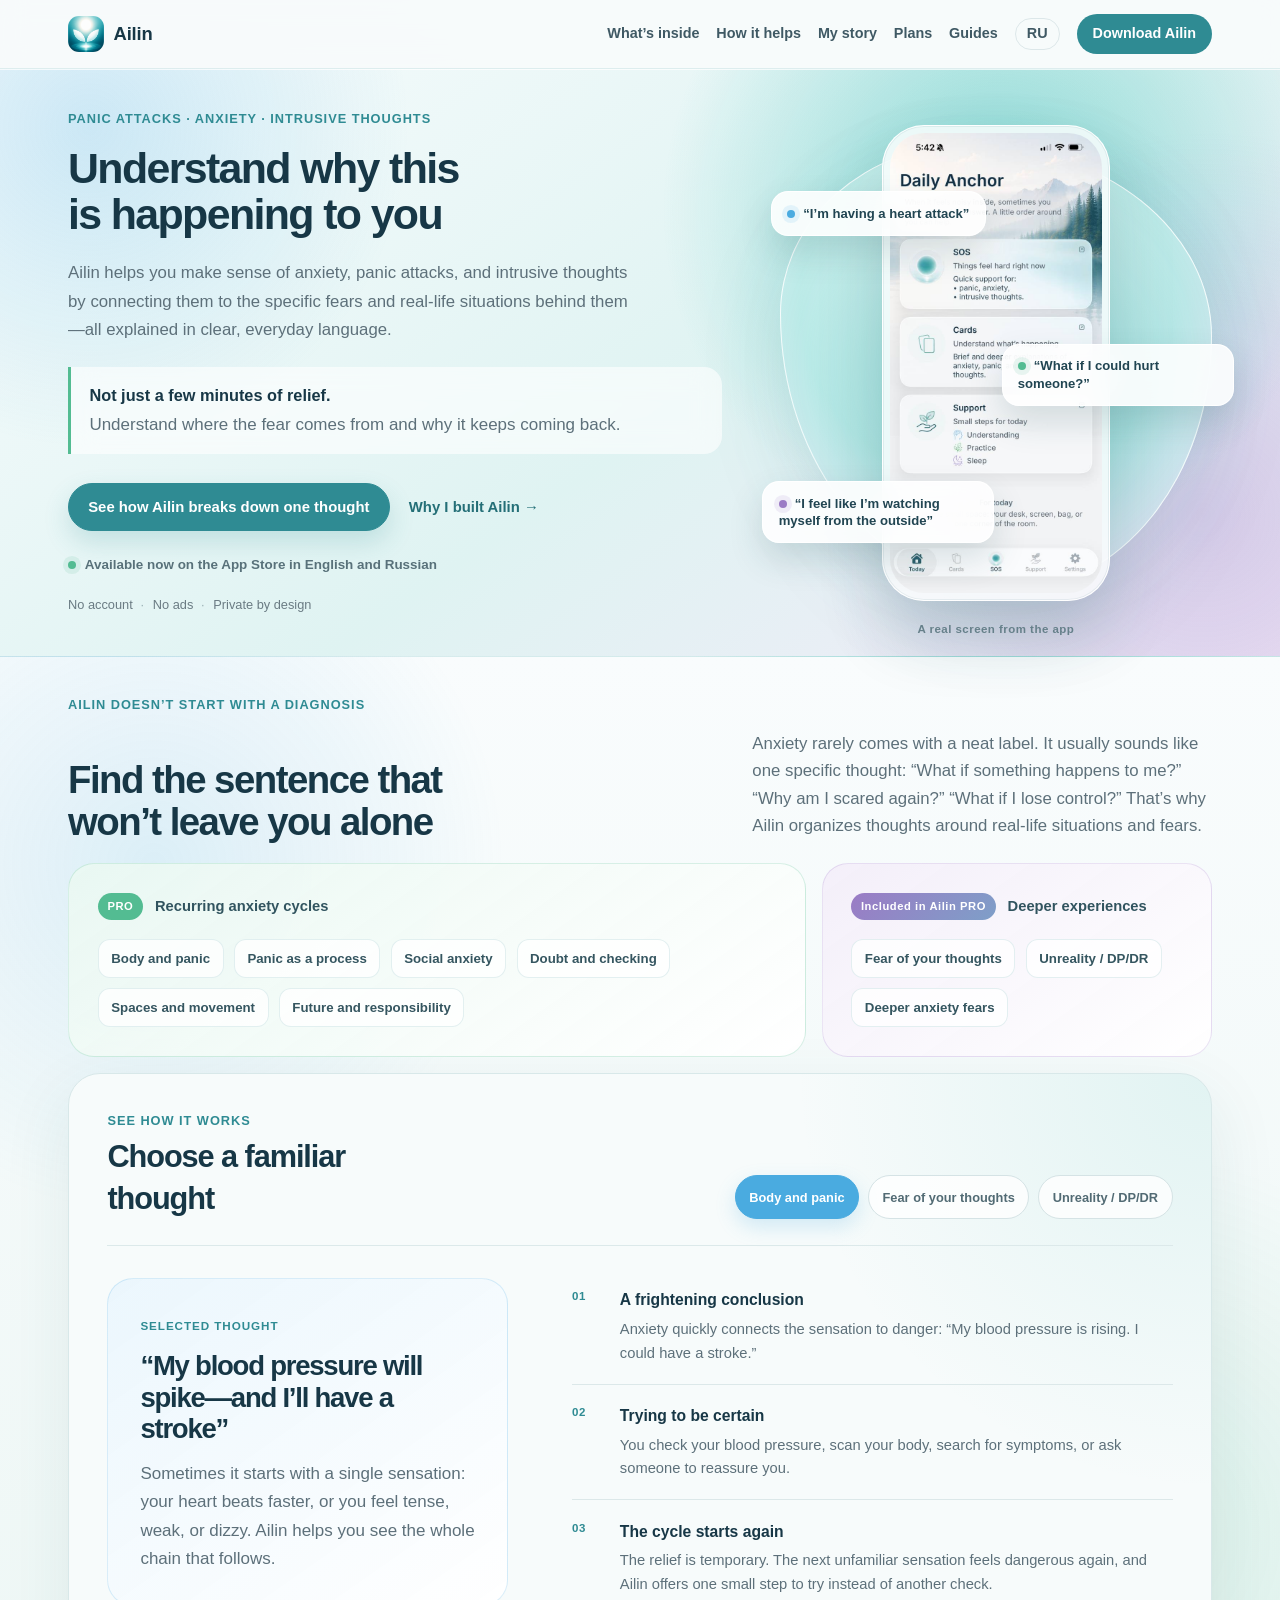
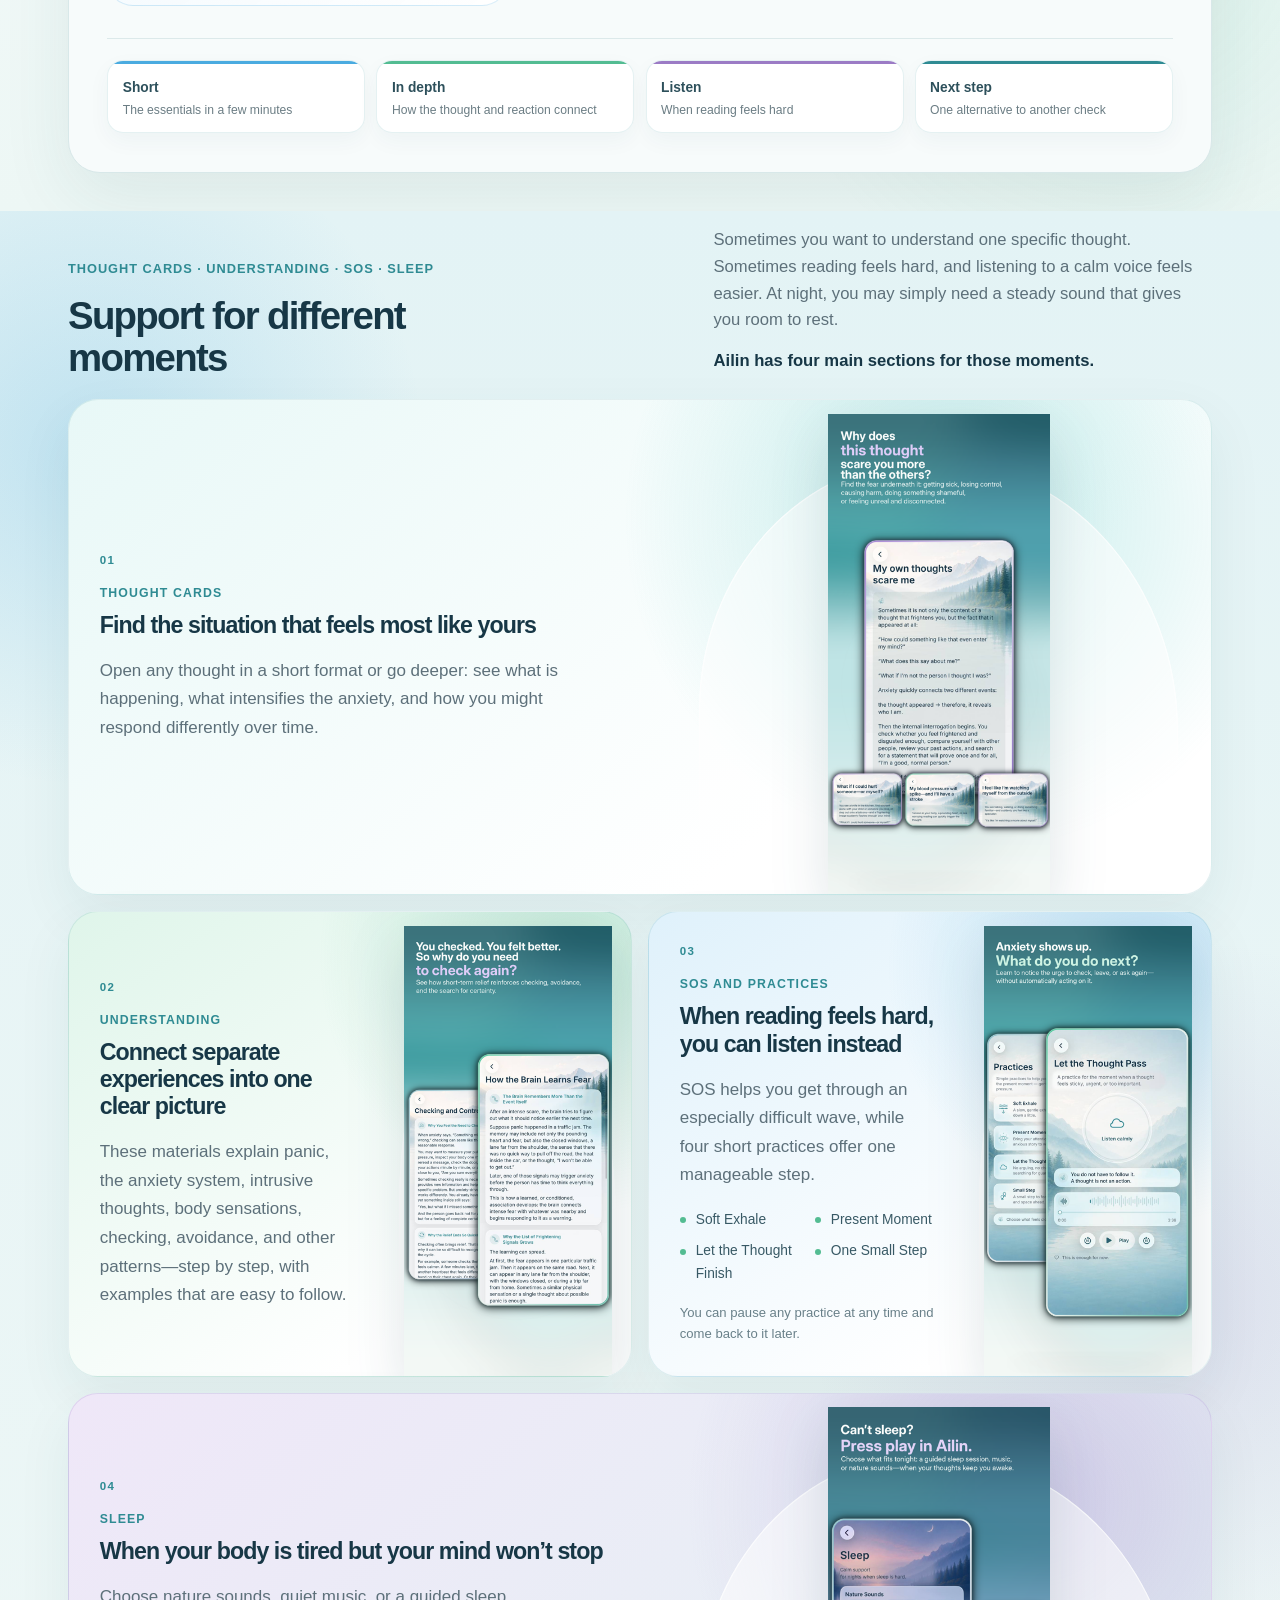
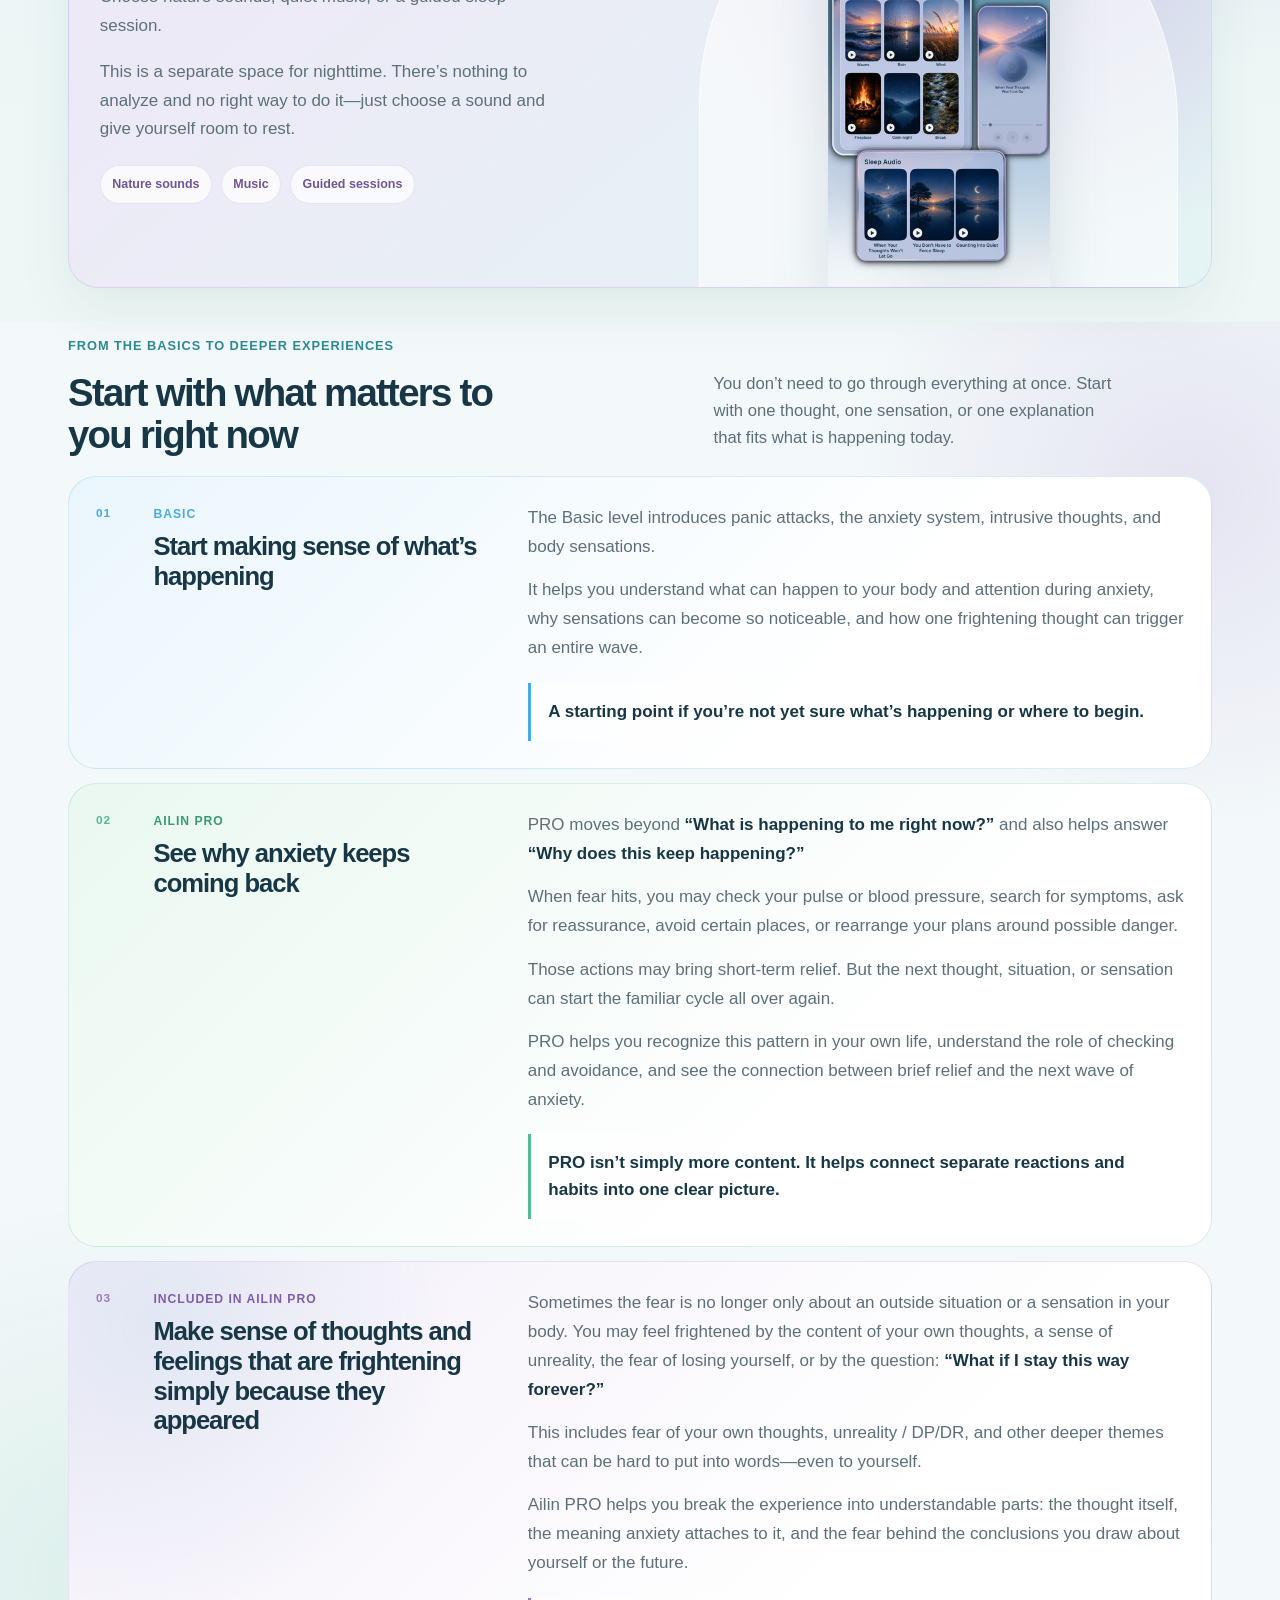
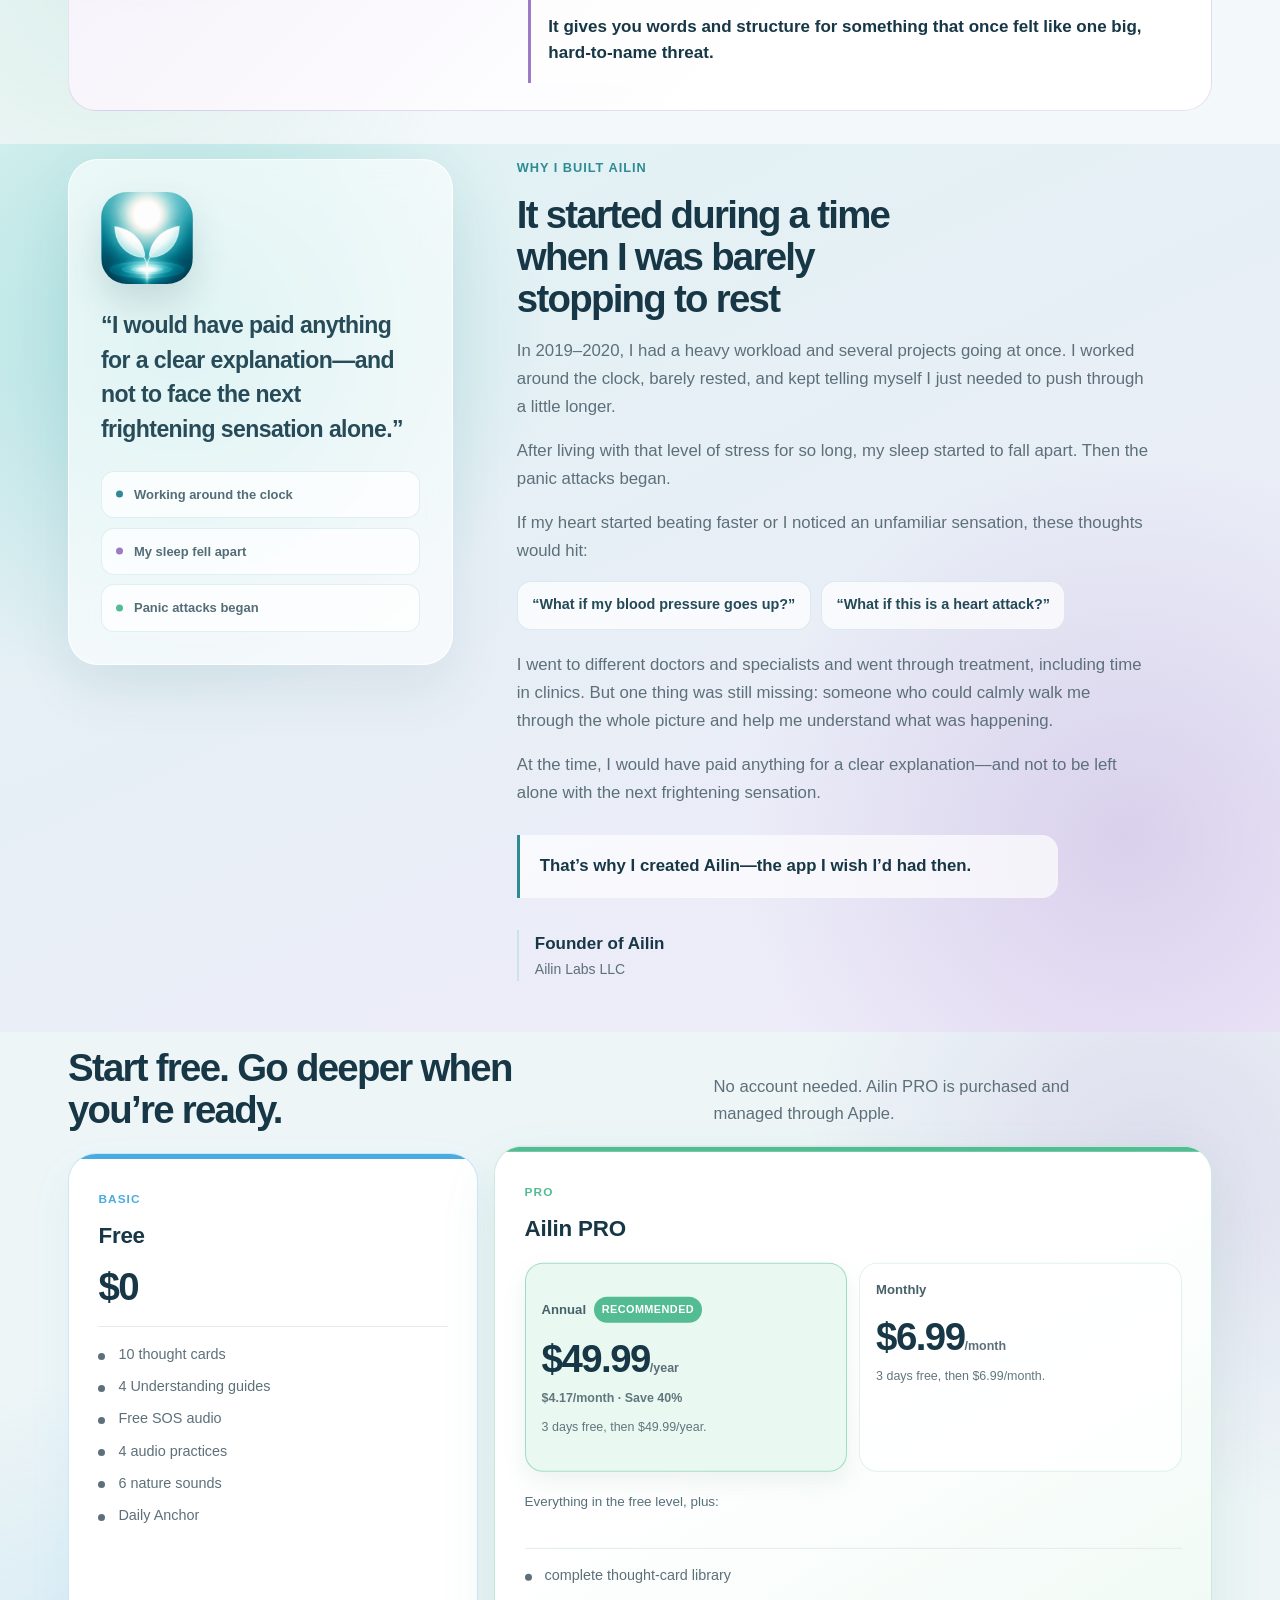
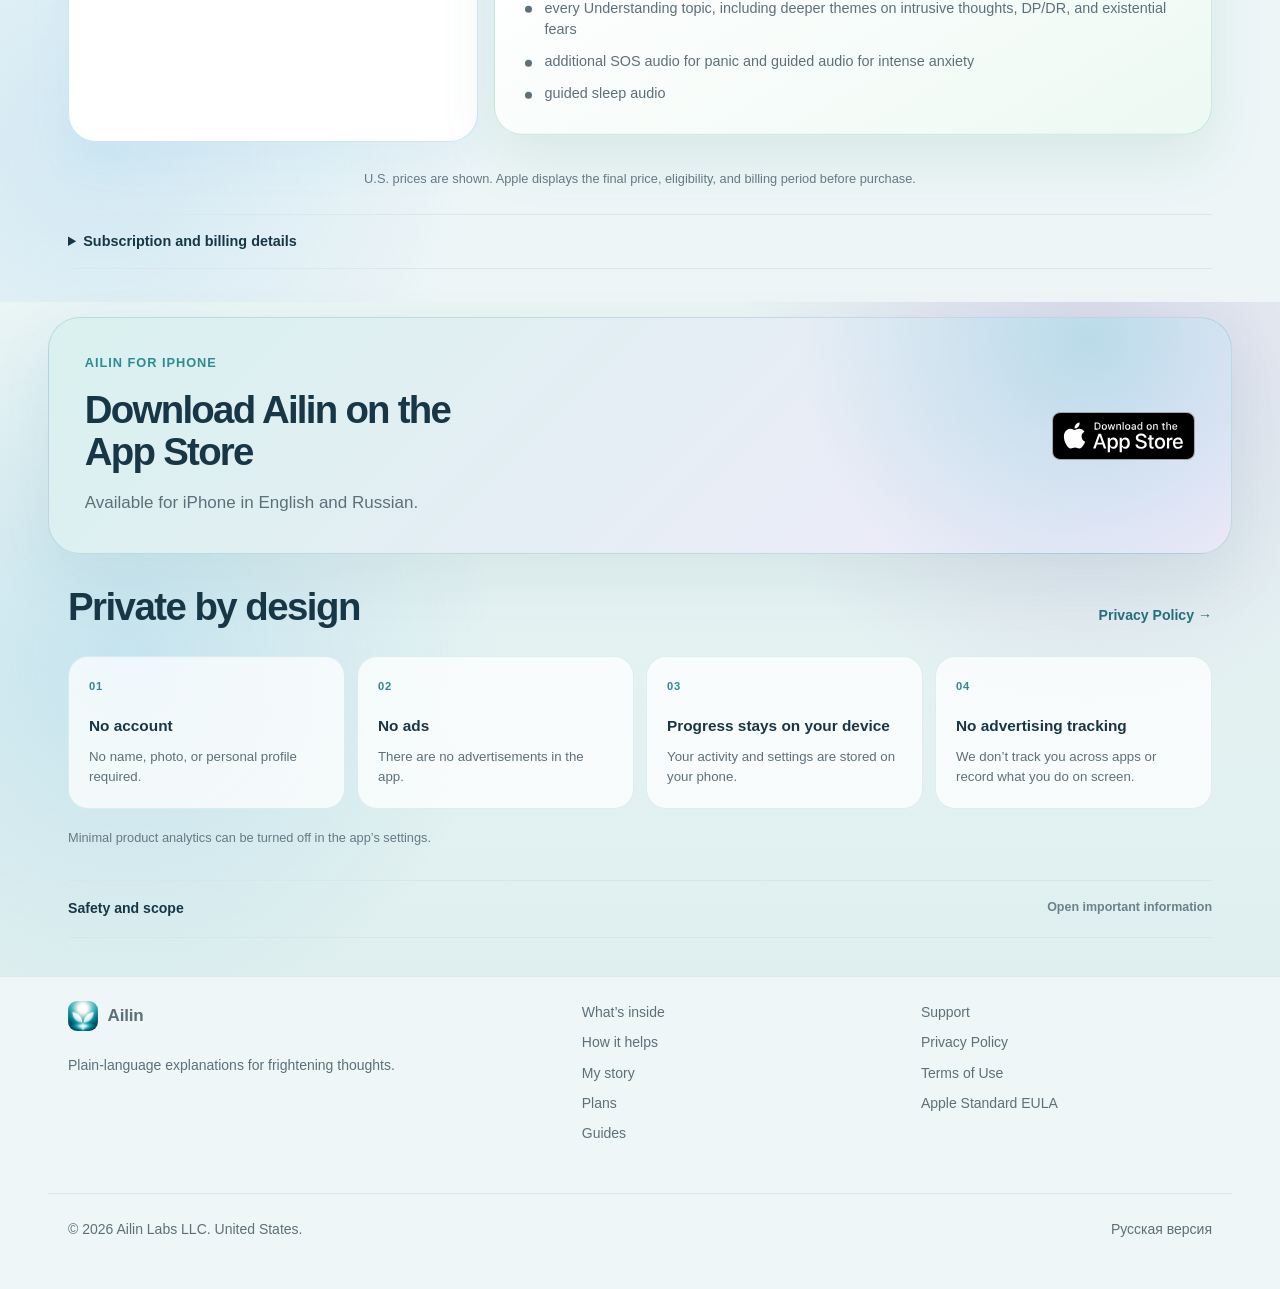
==== commit 6330491b: "Expose Guides in navigation and refine guide hub" ====
--- a/index.html
+++ b/index.html
@@ -33,7 +33,7 @@
   <div class="wrap">
     <a class="brand" href="./" aria-label="Ailin home"><img class="brand-icon" src="assets/icon-512.png" alt=""> <span>Ailin</span></a>
     <nav class="site-nav" aria-label="Primary navigation">
-      <a href="#inside">What’s inside</a><a href="#how">How it helps</a><a href="#founder">My story</a><a href="#plans">Plans</a>
+      <a href="#inside">What’s inside</a><a href="#how">How it helps</a><a href="#founder">My story</a><a href="#plans">Plans</a><a class="header-guide-link" href="/guides/">Guides</a>
       <a class="lang-switch" href="ru/" hreflang="ru" lang="ru">RU</a><a class="v3-nav-cta" href="https://apps.apple.com/app/id6801867435" target="_blank" rel="noopener">Download Ailin</a>
     </nav>
   </div>
--- a/assets/styles.css
+++ b/assets/styles.css
@@ -2447,7 +2447,7 @@
 }
 
 @media (max-width: 66rem) {
-  .v3-header .site-nav > a:not(.lang-switch):not(.v3-nav-cta) {
+  .v3-header .site-nav > a:not(.lang-switch):not(.v3-nav-cta):not(.header-guide-link) {
     display: none;
   }
   .v3-hero-grid {
@@ -2550,6 +2550,10 @@
   }
   .v3-header .site-nav {
     gap: 0.55rem;
+  }
+  .landing-v5 .landing-header .header-guide-link {
+    font-size: 0.78rem;
+    white-space: nowrap;
   }
   .v3-nav-cta {
     min-height: 36px;
@@ -4344,6 +4348,13 @@
   }
 }
 
+@media (max-width: 42rem) {
+  .landing-v5 .landing-header .site-nav > a.header-guide-link,
+  .landing-v5 .landing-header .site-nav > a.v3-nav-cta {
+    display: inline-flex;
+  }
+}
+
 @media (max-width: 36rem) {
   .landing-v5 .landing-header .site-nav > a.v3-nav-cta {
     display: inline-flex;
@@ -4449,6 +4460,35 @@
 
   .v5-app-store-link img {
     height: 44px;
+  }
+}
+
+@media (max-width: 24rem) {
+  .landing-v5 .landing-header .wrap {
+    gap: 0.45rem;
+    padding-inline: 0.75rem;
+  }
+
+  .landing-v5 .landing-header .brand span {
+    display: none;
+  }
+
+  .landing-v5 .landing-header .site-nav {
+    gap: 0.4rem;
+  }
+
+  .landing-v5 .landing-header .header-guide-link,
+  .landing-v5 .landing-header .lang-switch,
+  .landing-v5 .landing-header .v3-nav-cta {
+    font-size: 0.7rem !important;
+  }
+
+  .landing-v5 .landing-header .lang-switch {
+    padding-inline: 0.5rem;
+  }
+
+  .landing-v5 .landing-header .v3-nav-cta {
+    padding-inline: 0.55rem;
   }
 }
 
@@ -6443,3 +6483,68 @@
     grid-template-columns: 1fr;
   }
 }
+
+/* ---------- Guides catalog: compact homepage-scale intro ---------- */
+
+.guide-page.guide-hub-page .guide-hub-hero {
+  min-height: 0;
+  padding-block: clamp(2rem, 2.8vw, 2.5rem) clamp(1.25rem, 1.8vw, 1.5rem);
+}
+
+.guide-page.guide-hub-page .guide-hub-intro {
+  min-height: 0;
+}
+
+.guide-page.guide-hub-page .guide-eyebrow {
+  margin-bottom: 0.5rem;
+}
+
+.guide-page.guide-hub-page .guide-hub-intro h1 {
+  max-width: 17ch;
+  margin: 0 0 0.75rem;
+  font-size: clamp(3rem, 3.35vw, 3.25rem);
+  line-height: 1.08;
+  letter-spacing: -0.038em;
+}
+
+.guide-page.guide-hub-page .guide-lede {
+  line-height: 1.55;
+}
+
+.guide-page.guide-hub-page .guide-hub-list {
+  padding-block: clamp(0.75rem, 1.4vw, 1.25rem) clamp(3rem, 5vw, 4.5rem);
+}
+
+.guide-page.guide-hub-page .guide-hub-list h2 {
+  margin: 0 0 0.875rem;
+}
+
+@media (max-width: 64rem) {
+  .guide-page.guide-hub-page .guide-hub-hero {
+    padding-block: 1.75rem 1rem;
+  }
+
+  .guide-page.guide-hub-page .guide-hub-intro h1 {
+    font-size: clamp(2.5rem, 4.3vw, 2.75rem);
+  }
+}
+
+@media (max-width: 42rem) {
+  .guide-page.guide-hub-page .guide-hub-hero {
+    padding-block: 1.5rem 0.875rem;
+  }
+
+  .guide-page.guide-hub-page .guide-eyebrow {
+    margin-bottom: 0.4rem;
+  }
+
+  .guide-page.guide-hub-page .guide-hub-intro h1 {
+    margin-bottom: 0.625rem;
+    font-size: clamp(2.125rem, 8.8vw, 2.375rem);
+    line-height: 1.08;
+  }
+
+  .guide-page.guide-hub-page .guide-hub-list h2 {
+    margin-bottom: 0.75rem;
+  }
+}
